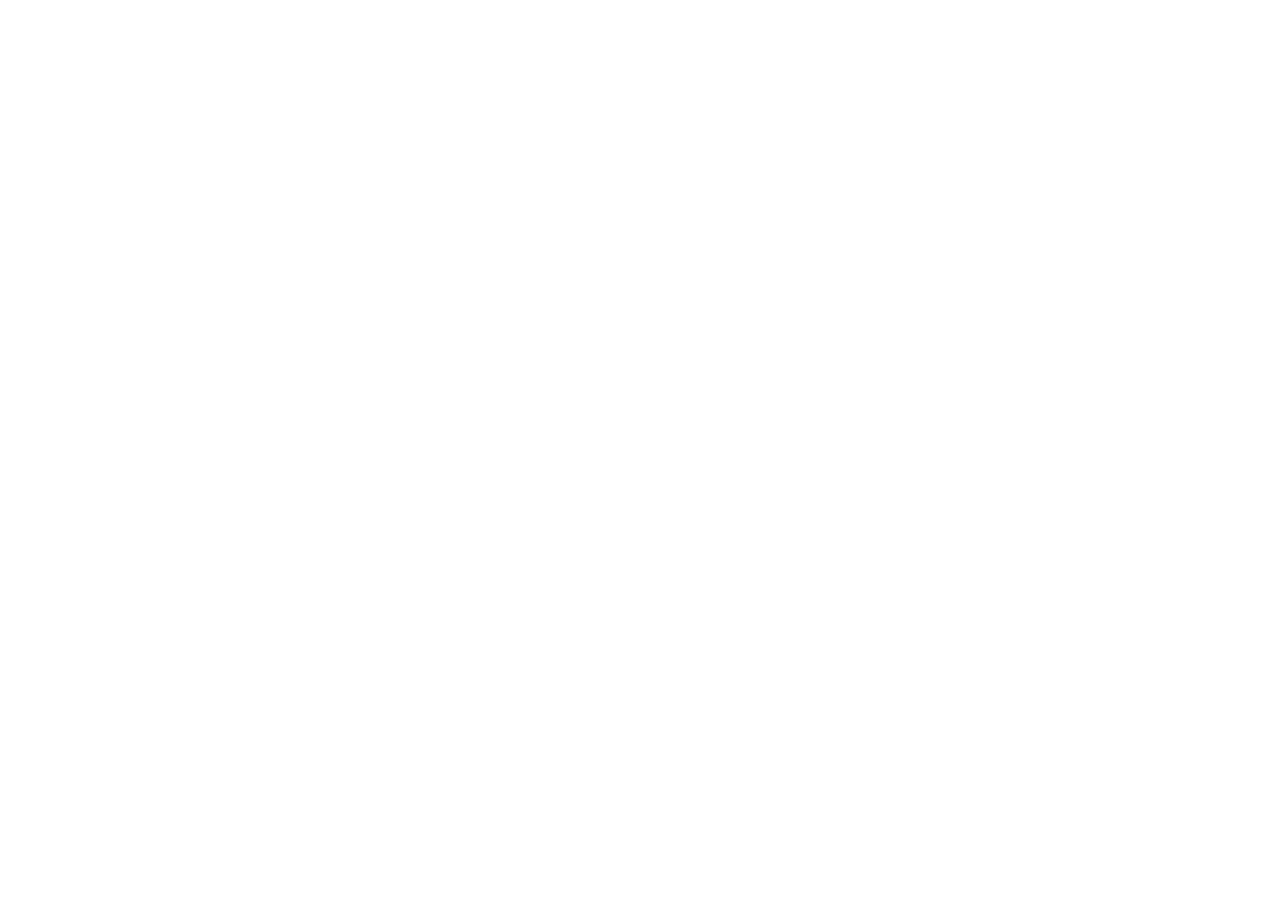
==== index.html @ 15a42a5a "New file" ====
<html lang="en">
  <head>
    <meta charset="UTF-8" />
    <meta http-equiv="X-UA-Compatible" content="IE=edge" />
    <meta name="viewport" content="width=device-width, initial-scale=1.0" />
    <title>Document</title>
  </head>
  <body></body>
</html>
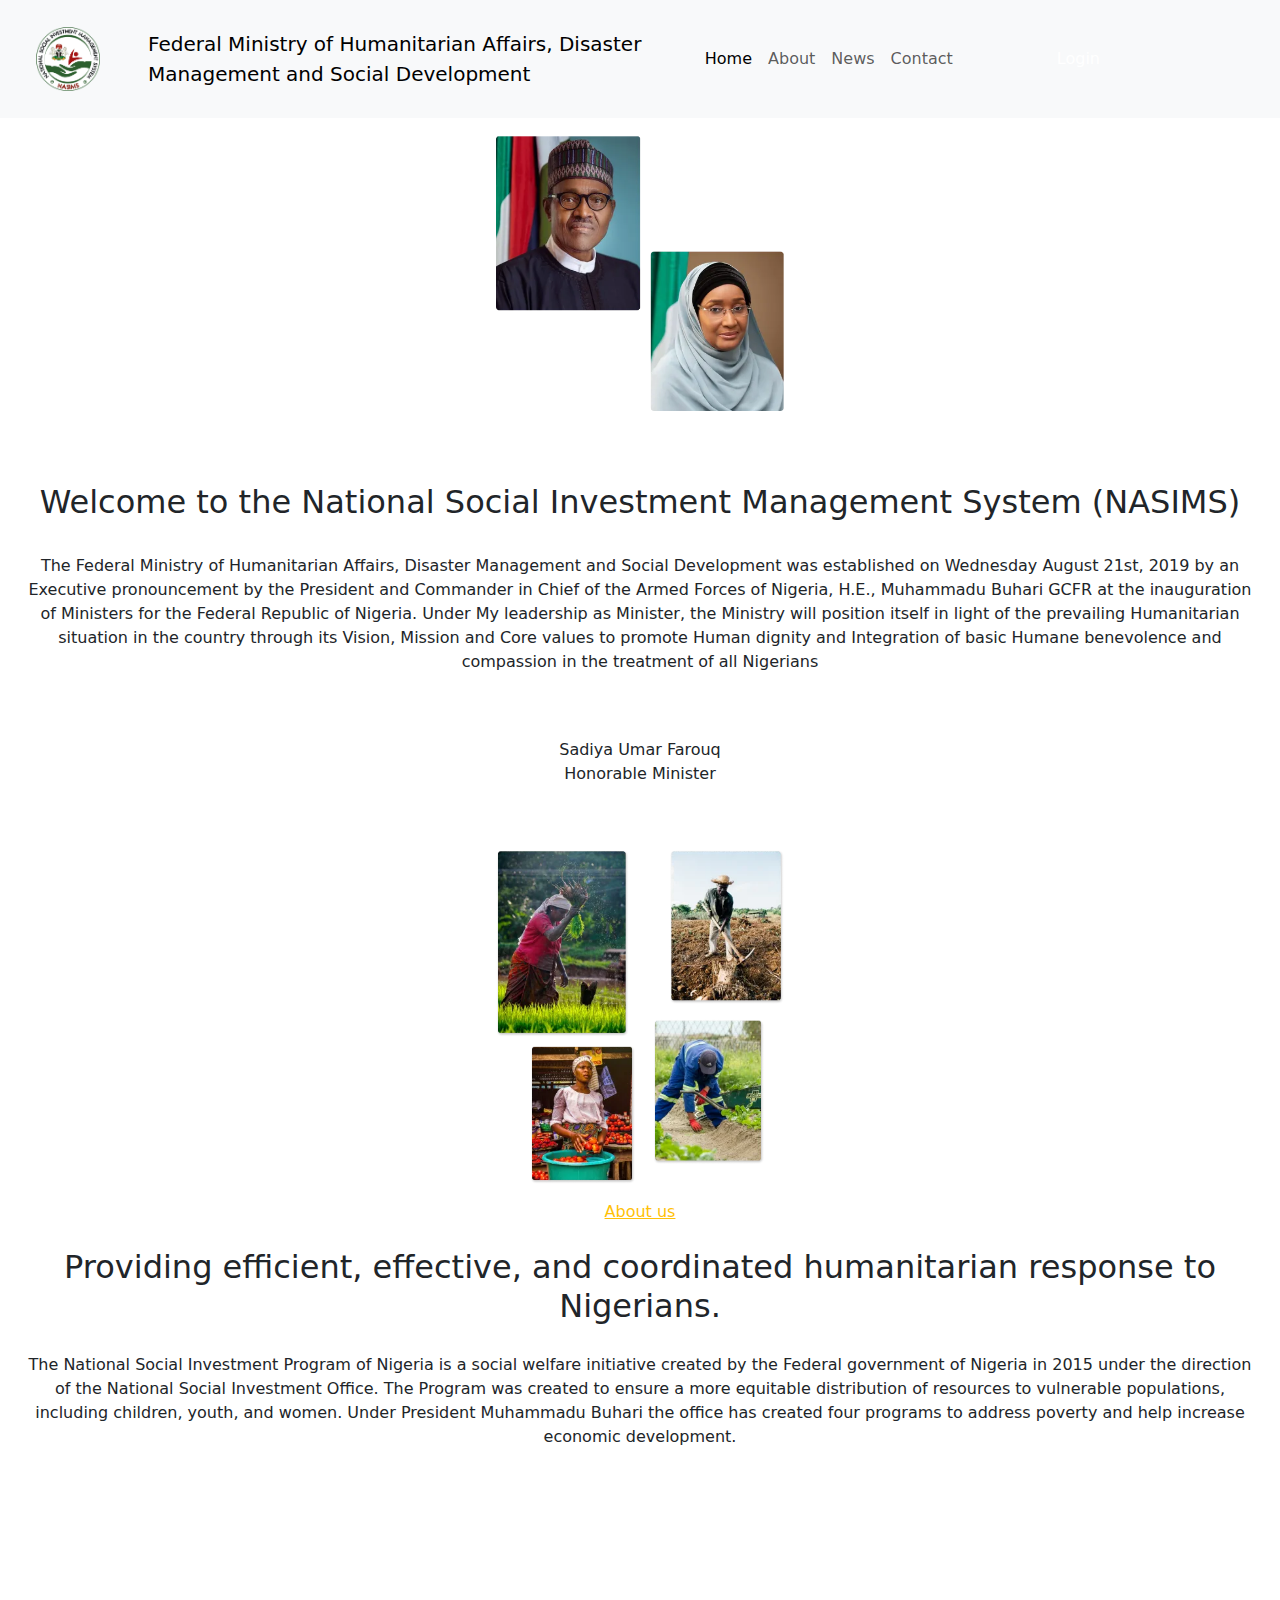
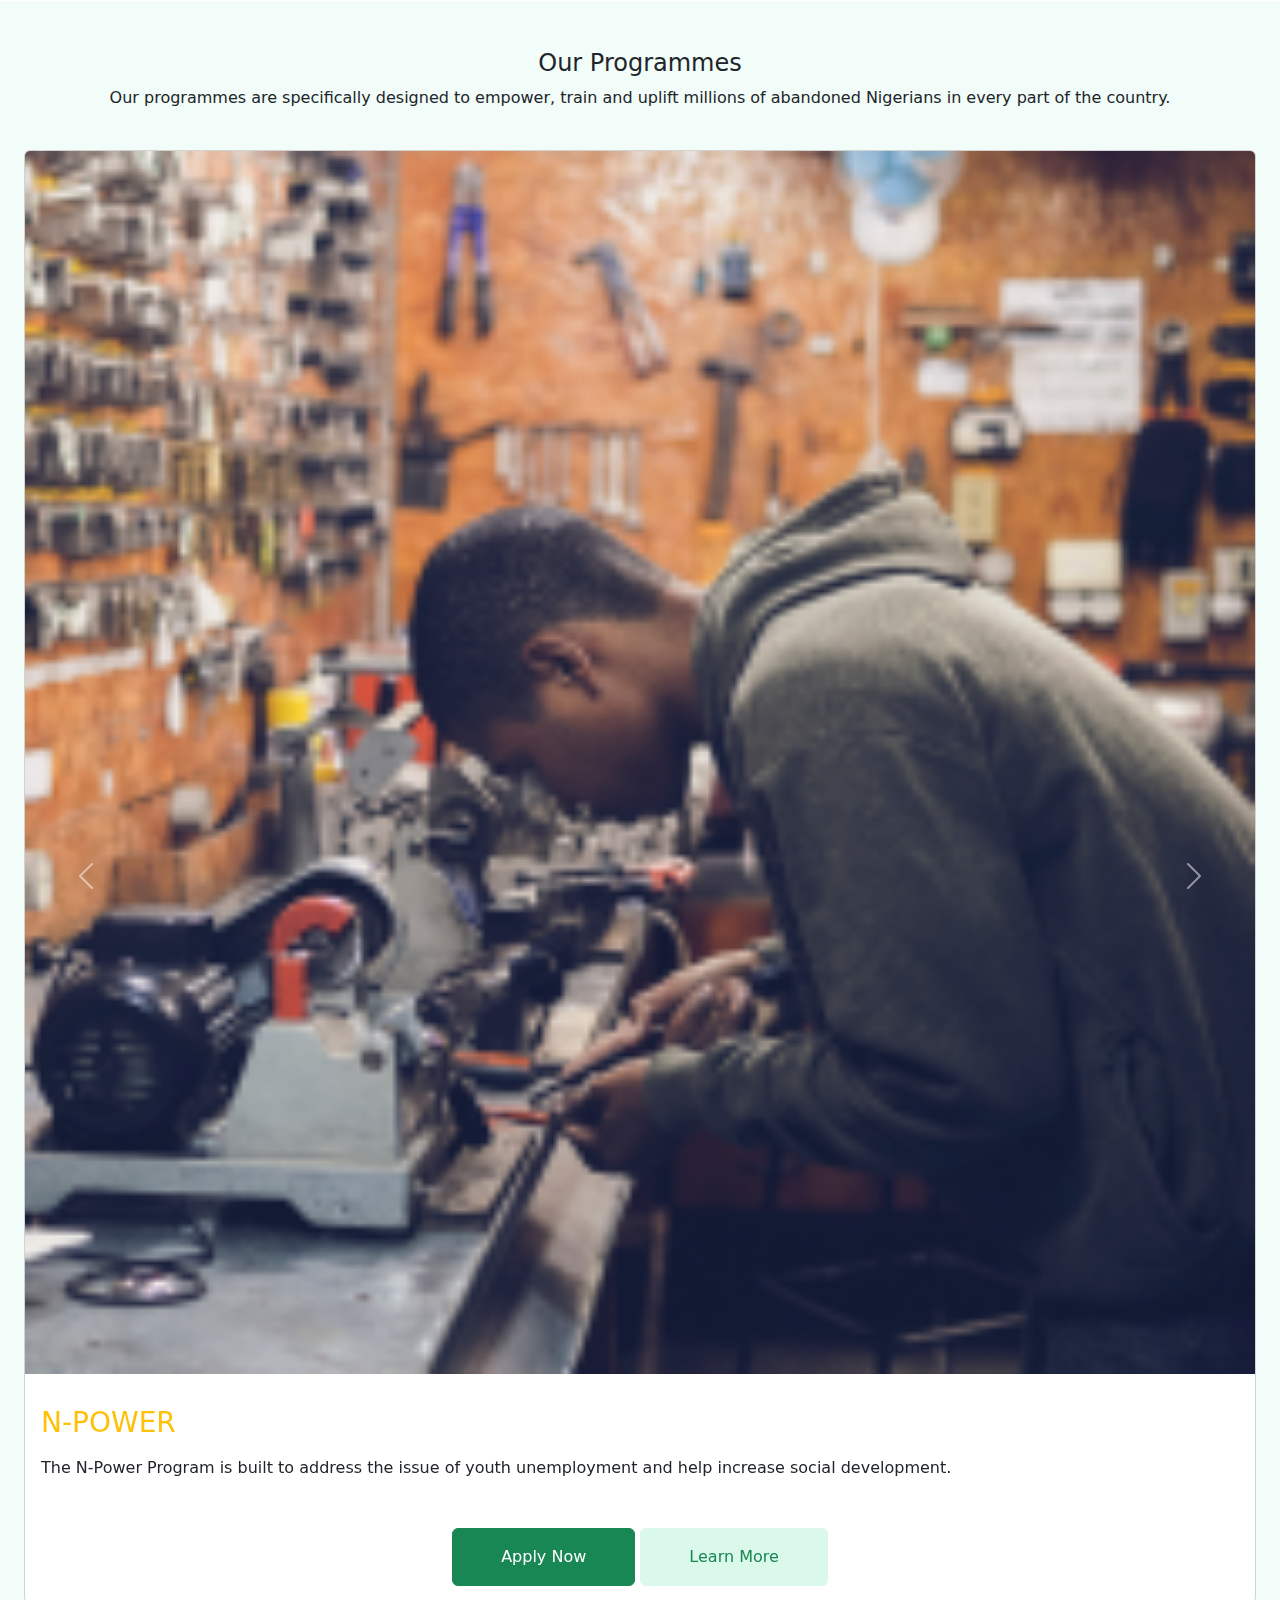
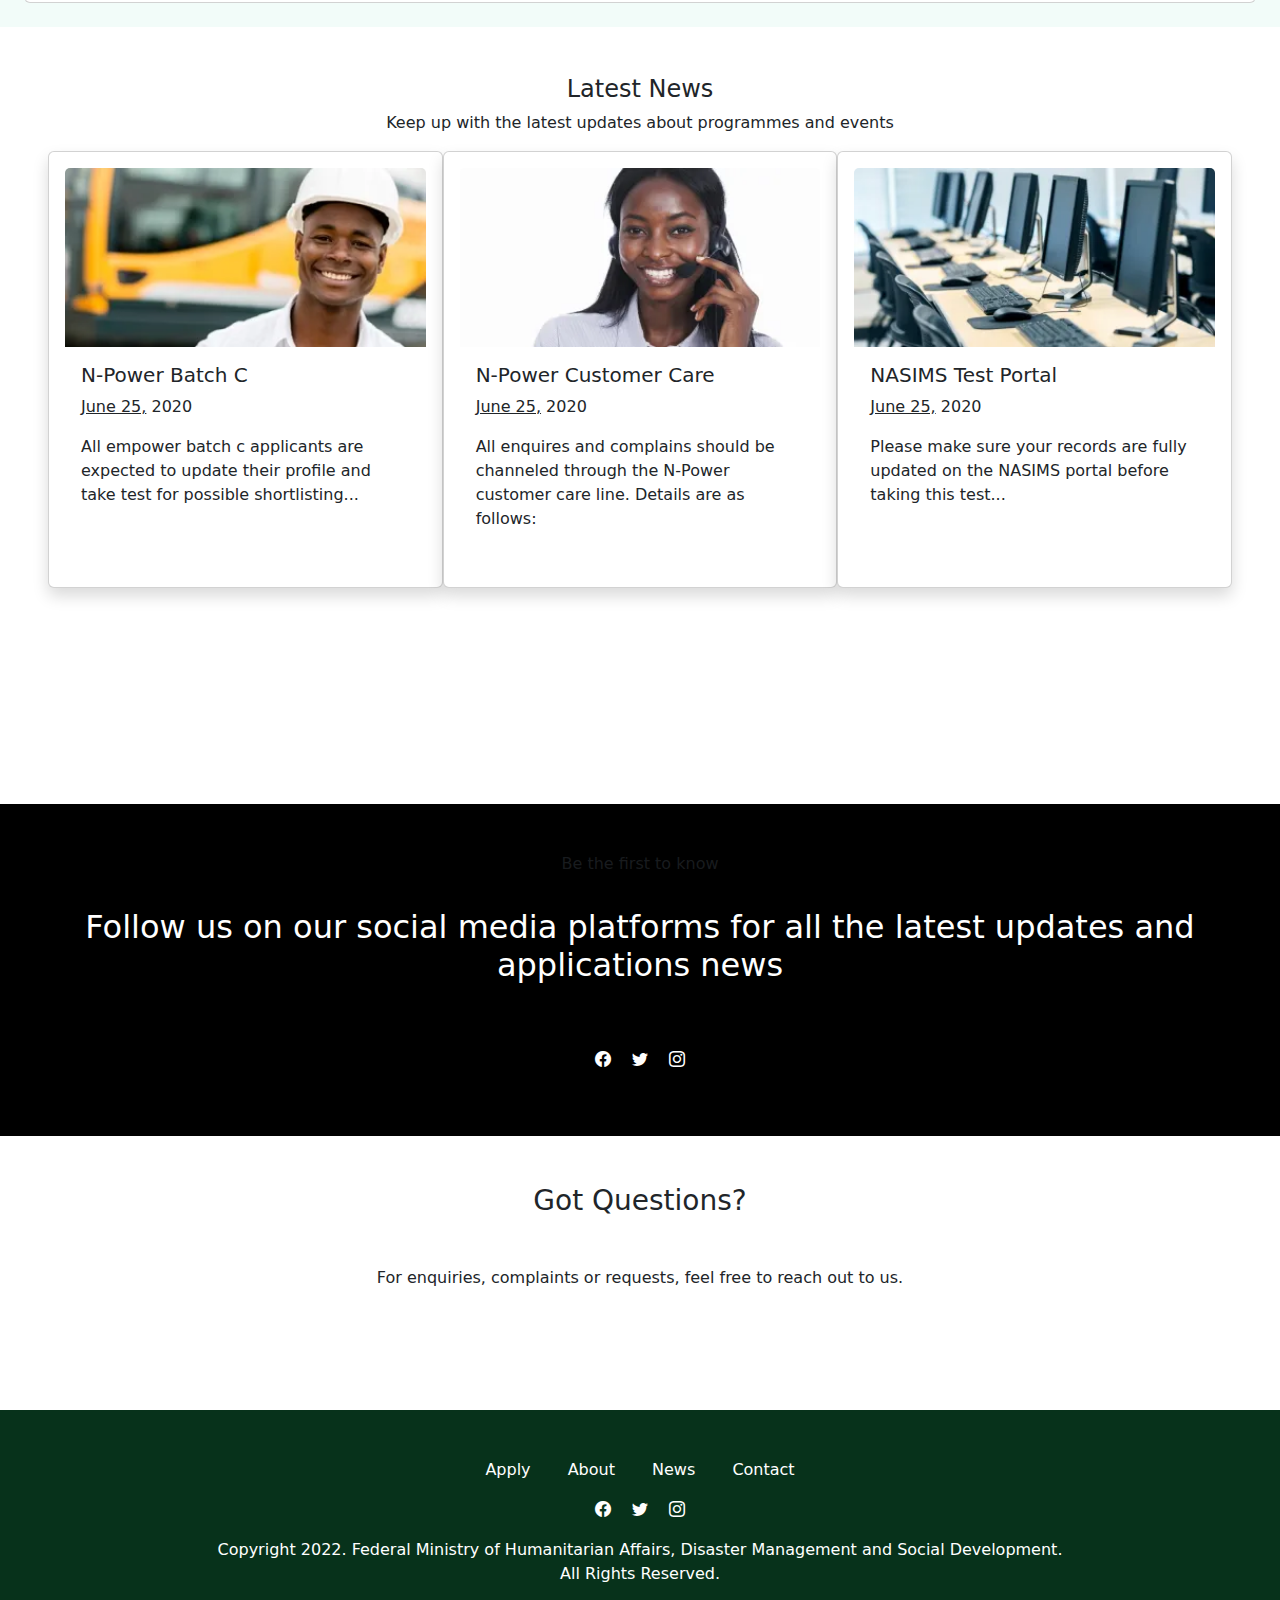
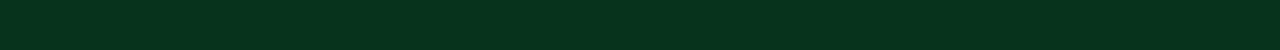
==== commit 497861ec: "mobile update" ====
--- a/index.html
+++ b/index.html
@@ -3,7 +3,382 @@
     <meta charset="UTF-8" />
     <meta http-equiv="X-UA-Compatible" content="IE=edge" />
     <meta name="viewport" content="width=device-width, initial-scale=1.0" />
-    <title>Document</title>
+    <title>Home - NASIMS</title>
+    <link
+      rel="stylesheet"
+      href="https://cdn.jsdelivr.net/npm/bootstrap@5.2.1/dist/css/bootstrap.min.css"
+    />
+    <link rel="icon" href="/favicon.ico" />
+    <link
+      rel="stylesheet"
+      href="https://cdn.jsdelivr.net/npm/bootstrap-icons@1.9.1/font/bootstrap-icons.css"
+    />
   </head>
+
+  <!-- Navbar -->
+
+  <nav class="navbar fixed-top navbar-expand-lg bg-light p-4">
+    <div class="container-fluid">
+      <img src="/Photos/logo.png" alt="logo" style="width: 4rem" />
+      <a class="navbar-brand d-none d-lg-block ms-5" href="#"
+        >Federal Ministry of Humanitarian Affairs, Disaster <br />
+        Management and Social Development</a
+      >
+      <button
+        class="navbar-toggler"
+        type="button"
+        data-bs-toggle="collapse"
+        data-bs-target="#navbarNavAltMarkup"
+        aria-controls="navbarNavAltMarkup"
+        aria-expanded="false"
+        aria-label="Toggle navigation"
+      >
+        <span class="navbar-toggler-icon"></span>
+      </button>
+      <div
+        class="collapse navbar-collapse justify-content-end me-5"
+        id="navbarNavAltMarkup"
+      >
+        <div class="navbar-nav text-center">
+          <a class="nav-link mt-2 active" aria-current="page" href="#">Home</a>
+          <a class="nav-link mt-2" href="#">About</a>
+          <a class="nav-link mt-2" href="#">News</a>
+          <a class="nav-link mt-2" href="#">Contact</a>
+          <a class="nav-link btn btn-success text-white py-3 px-5 mx-5" href="#"
+            >Login</a
+          >
+        </div>
+      </div>
+    </div>
+  </nav>
+
+  <!-- First carousel -->
+
+  <div
+    id="carouselExampleDark"
+    class="carousel carousel-dark slide d-lg-none mt-5 pt-5"
+    data-bs-ride="carousel"
+  >
+    <div class="carousel-inner text-white">
+      <div class="carousel-item active" data-bs-interval="10000">
+        <img src="/Photos/hero.jpg" class="d-block w-100" alt="..." />
+        <div class="carousel-caption text-white">
+          <img src="/Photos/logo.png" alt="logo" style="width: 8rem" />
+          <a href="#" class="d-block text-white mt-3">Welcome to the</a>
+          <h5>National Social Investment Management System (NASIMS) Portal</h5>
+          <p>
+            The National Social Investment Management System (NASIMS) is the
+            central management platform for the administration and coordination
+            of Social Investment Programmes under the Federal Ministry of
+            Humanitarian Affairs, Disaster Management and Social Development.
+          </p>
+          <a href="#" class="text-success text-decoration-none">Read More</a>
+        </div>
+      </div>
+      <div class="carousel-item" data-bs-interval="000">
+        <img src="/Photos/image2.jpg" class="d-block w-100" alt="..." />
+        <div class="carousel-caption text-white">
+          <img src="/Photos/logo.png" alt="logo" style="width: 8rem" />
+          <a href="#" class="d-block text-white mt-3">Please note</a>
+          <h5>Registration for N-Power Batch C is now Closed!</h5>
+          <p>
+            The central management system for the Federal Ministry of
+            Humanitarian Affairs, Disaster Management and Social Development.
+          </p>
+          <a href="#" class="text-success text-decoration-none">Read More</a>
+        </div>
+      </div>
+    </div>
+  </div>
+
+  <p class="bg-dark text-white py-4 px-3">
+    Read more about our response to the Covid-19 pandemic
+    <a href="#" class="text-success">here</a>
+  </p>
+
+  <section>
+    <div class="text-center p-5">
+      <img src="/Photos/pres.jpg" alt="" style="width: 18rem" />
+    </div>
+    <div class="text-center">
+      <h2 class="py-4">
+        Welcome to the National Social Investment Management System (NASIMS)
+      </h2>
+      <p class="px-4">
+        The Federal Ministry of Humanitarian Affairs, Disaster Management and
+        Social Development was established on Wednesday August 21st, 2019 by an
+        Executive pronouncement by the President and Commander in Chief of the
+        Armed Forces of Nigeria, H.E., Muhammadu Buhari GCFR at the inauguration
+        of Ministers for the Federal Republic of Nigeria. Under My leadership as
+        Minister, the Ministry will position itself in light of the prevailing
+        Humanitarian situation in the country through its Vision, Mission and
+        Core values to promote Human dignity and Integration of basic Humane
+        benevolence and compassion in the treatment of all Nigerians
+      </p>
+      <p class="p-5">
+        Sadiya Umar Farouq <br />
+        Honorable Minister
+      </p>
+    </div>
+  </section>
+
+  <section>
+    <div class="text-center">
+      <img src="/Photos/about.jpg" alt="" style="width: 18rem" />
+    </div>
+    <div class="text-center p-3">
+      <a href="#" class="text-warning">About us</a>
+      <h2 class="my-4">
+        Providing efficient, effective, and coordinated humanitarian response to
+        Nigerians.
+      </h2>
+      <p class="p-1 mb-5 pb-3">
+        The National Social Investment Program of Nigeria is a social welfare
+        initiative created by the Federal government of Nigeria in 2015 under
+        the direction of the National Social Investment Office. The Program was
+        created to ensure a more equitable distribution of resources to
+        vulnerable populations, including children, youth, and women. Under
+        President Muhammadu Buhari the office has created four programs to
+        address poverty and help increase economic development.
+      </p>
+      <a class="nav-link btn btn-success text-white py-3 px-5 d-inline" href="#"
+        >Read more</a
+      >
+    </div>
+  </section>
+
+  <!-- Second carousel -->
+
+  <section class="mt-5 pt-5" style="background-color: #f2fcf9">
+    <h4 class="text-center">Our Programmes</h4>
+    <p class="text-center px-4">
+      Our programmes are specifically designed to empower, train and uplift
+      millions of abandoned Nigerians in every part of the country.
+    </p>
+    <div
+      id="carouselExampleControls"
+      class="carousel slide row"
+      data-bs-ride="carousel"
+    >
+      <div>
+        <div class="carousel-inner col-md-6">
+          <div class="carousel-item active">
+            <div class="card m-4">
+              <img src="/Photos/about6.jpg" class="card-img-top" alt="..." />
+              <div class="card-body">
+                <h3 class="card-title text-warning my-3">N-POWER</h3>
+                <p class="card-text mb-5">
+                  The N-Power Program is built to address the issue of youth
+                  unemployment and help increase social development.
+                </p>
+                <div class="text-center">
+                  <a href="#" class="btn btn-success px-5 py-3">Apply Now</a>
+                  <a
+                    href="#"
+                    class="btn text-success px-5 py-3"
+                    style="background-color: #dbf9ea"
+                    >Learn More</a
+                  >
+                </div>
+              </div>
+            </div>
+          </div>
+          <div class="carousel-item col-md-6">
+            <div class="card m-4">
+              <img src="/Photos/about5.jpg" class="card-img-top" alt="..." />
+              <div class="card-body">
+                <h3 class="card-title text-warning my-3">
+                  Conditional Cash Transfer (CCT)
+                </h3>
+                <p class="card-text mb-5">
+                  Nigeria's Conditional Cash Transfer program provides targeted
+                  cash transfers to the most vulnerable households with the
+                  long-term goal of lifting millions out of poverty.
+                </p>
+                <div class="text-center">
+                  <a href="#" class="btn btn-success px-5 py-3">Apply Now</a>
+                  <a
+                    href="#"
+                    class="btn text-success px-5 py-3"
+                    style="background-color: #dbf9ea"
+                    >Learn More</a
+                  >
+                </div>
+              </div>
+            </div>
+          </div>
+          <div class="carousel-item col-md-6">
+            <div class="card m-4">
+              <img src="/Photos/markwt.png" class="card-img-top" alt="..." st />
+              <div class="card-body">
+                <h3 class="card-title text-warning my-3">
+                  Government Enterprise and Empowerment Program (GEEP)
+                </h3>
+                <p class="card-text mb-5">
+                  The Government Enterprise and Empowerment Program was
+                  established to provide financial support and training to
+                  businesses and entrepreneurs at the bottom of the financial
+                  pyramid.
+                </p>
+                <div class="text-center">
+                  <a href="#" class="btn btn-success px-5 py-3">Apply Now</a>
+                  <a
+                    href="#"
+                    class="btn text-success px-5 py-3"
+                    style="background-color: #dbf9ea"
+                    >Learn More</a
+                  >
+                </div>
+              </div>
+            </div>
+          </div>
+          <div class="carousel-item col-md-6">
+            <div class="card m-4">
+              <img src="/Photos/bighead.png" class="card-img-top" alt="..." />
+              <div class="card-body">
+                <h3 class="card-title text-warning my-3">
+                  National Home Grown School Feeding Program (NHGSFP)
+                </h3>
+                <p class="card-text mb-5">
+                  The National Home Grown School Feeding Program was created to
+                  provide a nutritious and balanced meal to 5.5 million school
+                  children grades 1 to 3.
+                </p>
+                <div class="text-center">
+                  <a href="#" class="btn btn-success px-5 py-3">Apply Now</a>
+                  <a
+                    href="#"
+                    class="btn text-success px-5 py-3"
+                    style="background-color: #dbf9ea"
+                    >Learn More</a
+                  >
+                </div>
+              </div>
+            </div>
+          </div>
+        </div>
+        <button
+          class="carousel-control-prev"
+          type="button"
+          data-bs-target="#carouselExampleControls"
+          data-bs-slide="prev"
+        >
+          <span class="carousel-control-prev-icon" aria-hidden="true"></span>
+          <span class="visually-hidden">Previous</span>
+        </button>
+        <button
+          class="carousel-control-next"
+          type="button"
+          data-bs-target="#carouselExampleControls"
+          data-bs-slide="next"
+        >
+          <span class="carousel-control-next-icon" aria-hidden="true"></span>
+          <span class="visually-hidden">Next</span>
+        </button>
+      </div>
+    </div>
+  </section>
+
+  <!-- Cards -->
+
+  <section class="mt-5 mx-5">
+    <h4 class="text-center">Latest News</h4>
+    <p class="text-center px-4">
+      Keep up with the latest updates about programmes and events
+    </p>
+  </section>
+
+  <section class="row mx-5">
+    <div class="card shadow p-3 mb-5 bg-white rounded col-md-4">
+      <img src="/Photos/engineer.jpg" class="card-img-top" alt="..." />
+      <div class="card-body">
+        <h5 class="card-title">N-Power Batch C</h5>
+        <p class="card-date"><u>June 25,</u> 2020</p>
+        <p class="card-text mb-4">
+          All empower batch c applicants are expected to update their profile
+          and take test for possible shortlisting...
+        </p>
+      </div>
+    </div>
+    <div class="card shadow p-3 mb-5 bg-white rounded col-md-4">
+      <img src="/Photos/call.jpg" class="card-img-top" alt="..." />
+      <div class="card-body">
+        <h5 class="card-title">N-Power Customer Care</h5>
+        <p class="card-date"><u>June 25,</u> 2020</p>
+        <p class="card-text mb-4">
+          All enquires and complains should be channeled through the N-Power
+          customer care line. Details are as follows:
+        </p>
+      </div>
+    </div>
+    <div class="card shadow p-3 mb-5 bg-white rounded col-md-4">
+      <img src="/Photos/ict.jpg" class="card-img-top" alt="..." />
+      <div class="card-body">
+        <h5 class="card-title">NASIMS Test Portal</h5>
+        <p class="card-date"><u>June 25,</u> 2020</p>
+        <p class="card-text mb-4">
+          Please make sure your records are fully updated on the NASIMS portal
+          before taking this test...
+        </p>
+      </div>
+    </div>
+    <div class="text-center my-5">
+      <a
+        class="nav-link btn btn-success text-white py-3 px-5 d-inline text-center"
+        href="#"
+        >Read more</a
+      >
+    </div>
+  </section>
+
+  <footer class="text-center">
+    <div class="py-5 mb-2 mt-5 text-white bg-black">
+      <p class="text-white text-muted">Be the first to know</p>
+      <h2 class="mb-5 p-3">
+        Follow us on our social media platforms for all the latest updates and
+        applications news
+      </h2>
+      <div class="my-3">
+        <i class="bi bi-facebook mx-2"></i>
+        <i class="bi bi-twitter mx-2"></i>
+        <i class="bi bi-instagram mx-2"></i>
+      </div>
+    </div>
+    <div class="my-5">
+      <h3>Got Questions?</h3>
+      <p class="my-5 mx-2">
+        For enquiries, complaints or requests, feel free to reach out to us.
+      </p>
+      <a class="nav-link btn btn-success text-white py-3 px-5 d-inline" href="#"
+        >Contact Us</a
+      >
+    </div>
+    <div class="bg py-5 text-white" style="background-color: #07321b">
+      <a href="#" class="text-decoration-none mx-3" style="color: #ffff">
+        Apply</a
+      >
+      <a href="#" class="text-decoration-none mx-3" style="color: #ffff">
+        About</a
+      >
+      <a href="#" class="text-decoration-none mx-3" style="color: #ffff">
+        News</a
+      >
+      <a href="#" class="text-decoration-none mx-3" style="color: #ffff">
+        Contact</a
+      >
+      <div class="my-3">
+        <i class="bi bi-facebook mx-2"></i>
+        <i class="bi bi-twitter mx-2"></i>
+        <i class="bi bi-instagram mx-2"></i>
+      </div>
+      <p class="px-5">
+        Copyright 2022. Federal Ministry of Humanitarian Affairs, Disaster
+        Management and Social Development. <br />
+        All Rights Reserved.
+      </p>
+    </div>
+  </footer>
+
+  <script src="https://cdn.jsdelivr.net/npm/bootstrap@5.2.1/dist/js/bootstrap.bundle.min.js"></script>
   <body></body>
 </html>
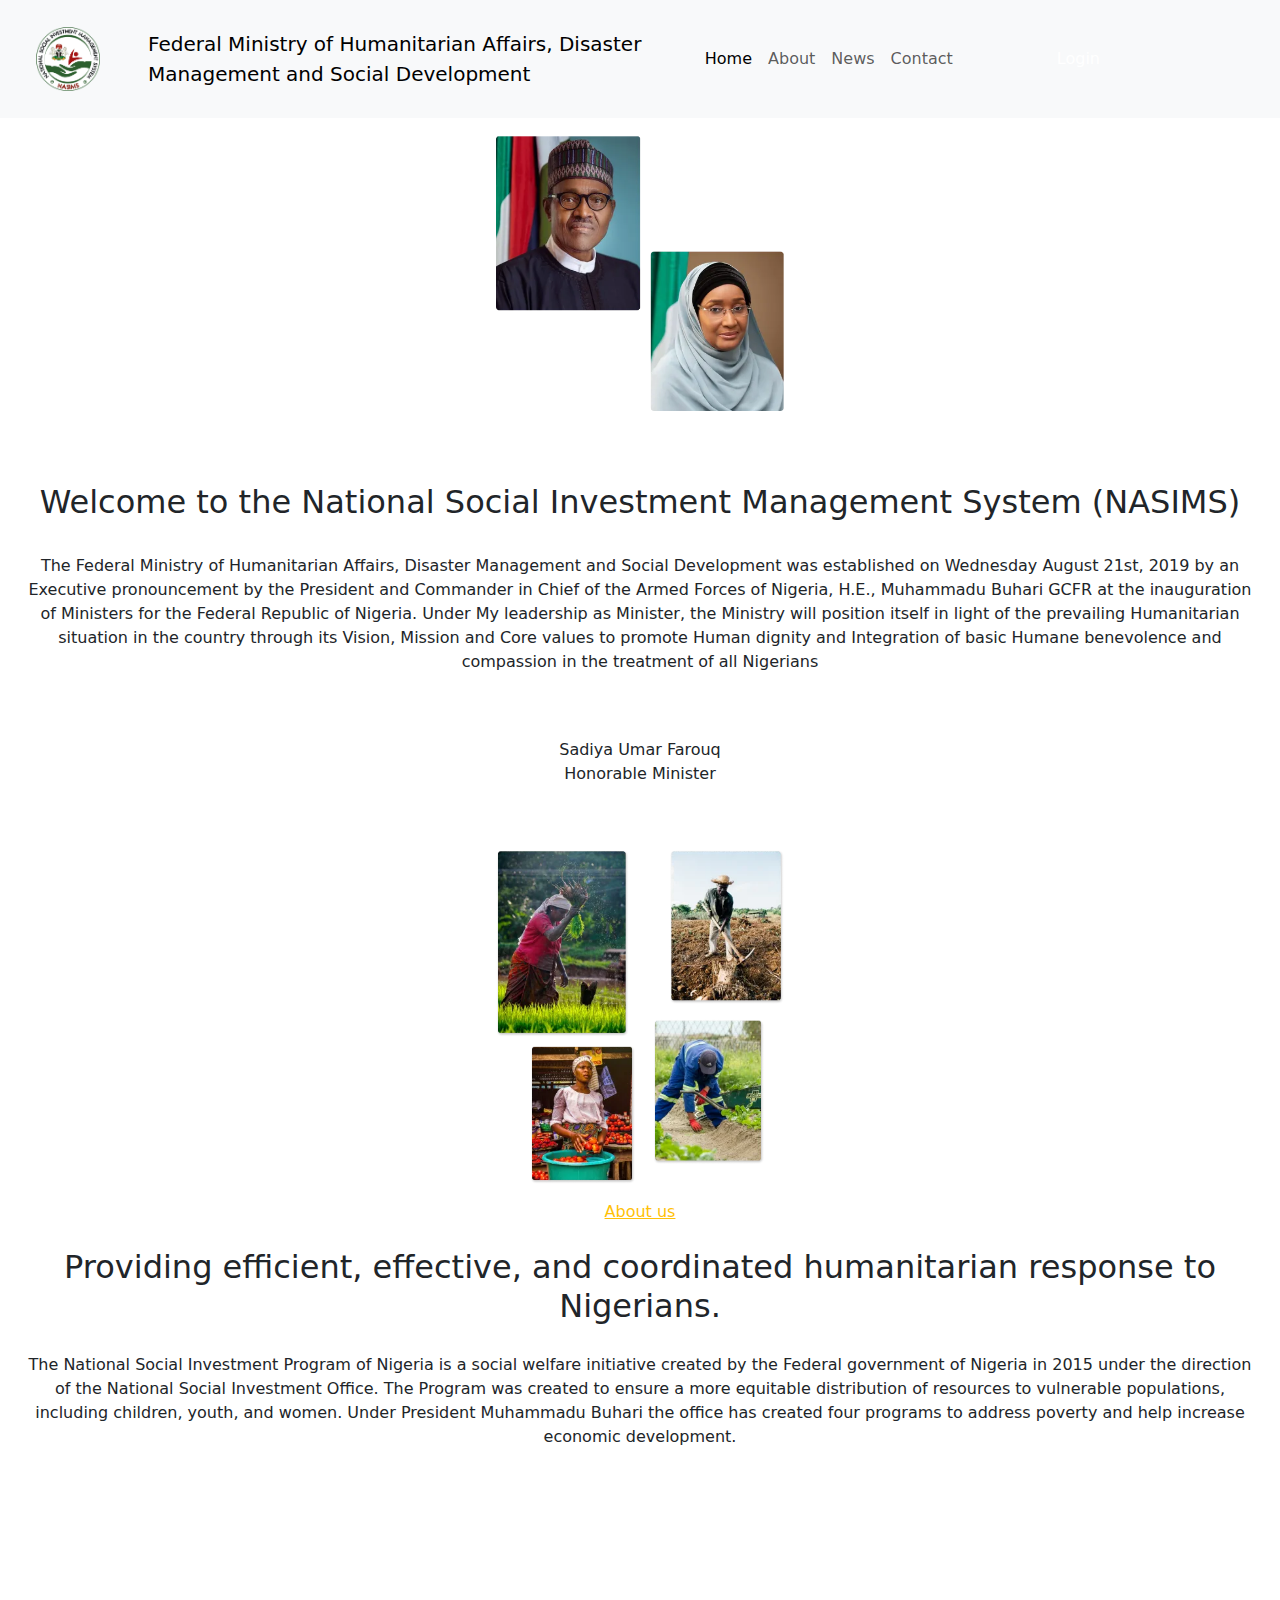
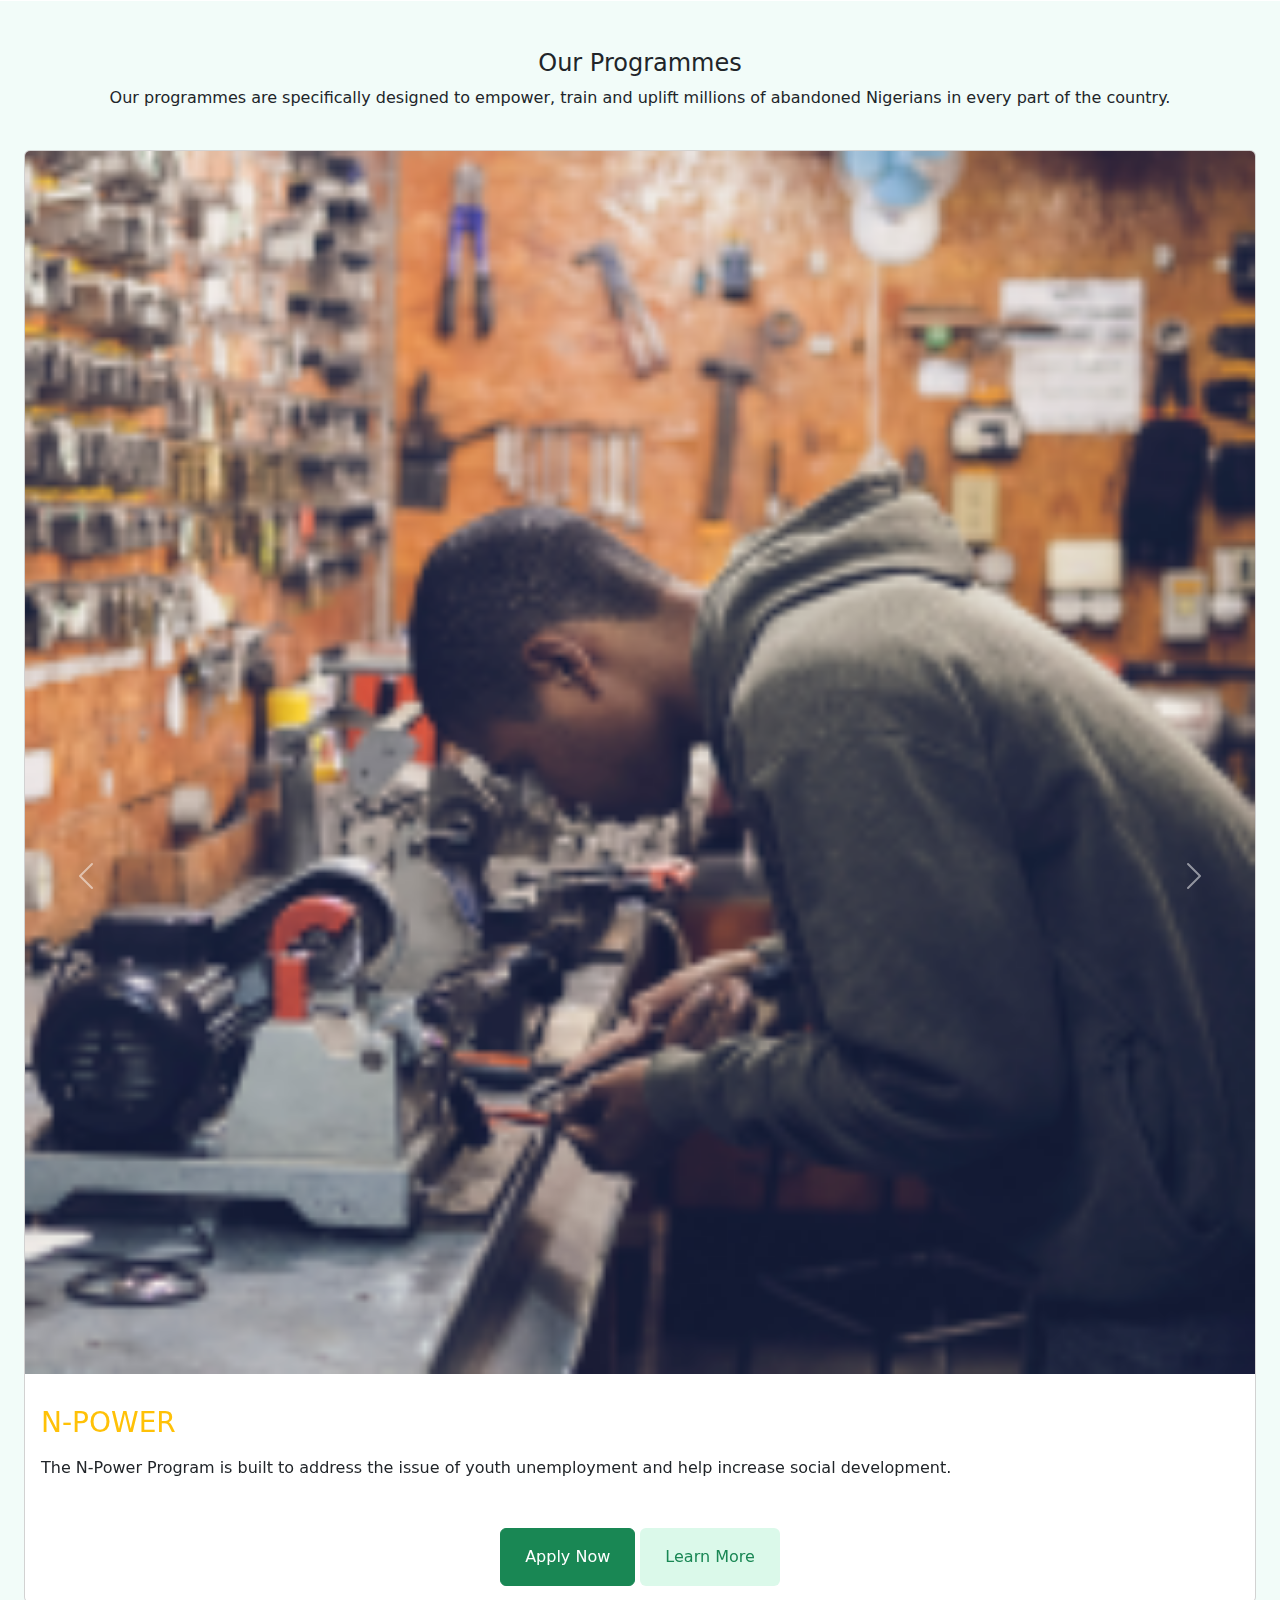
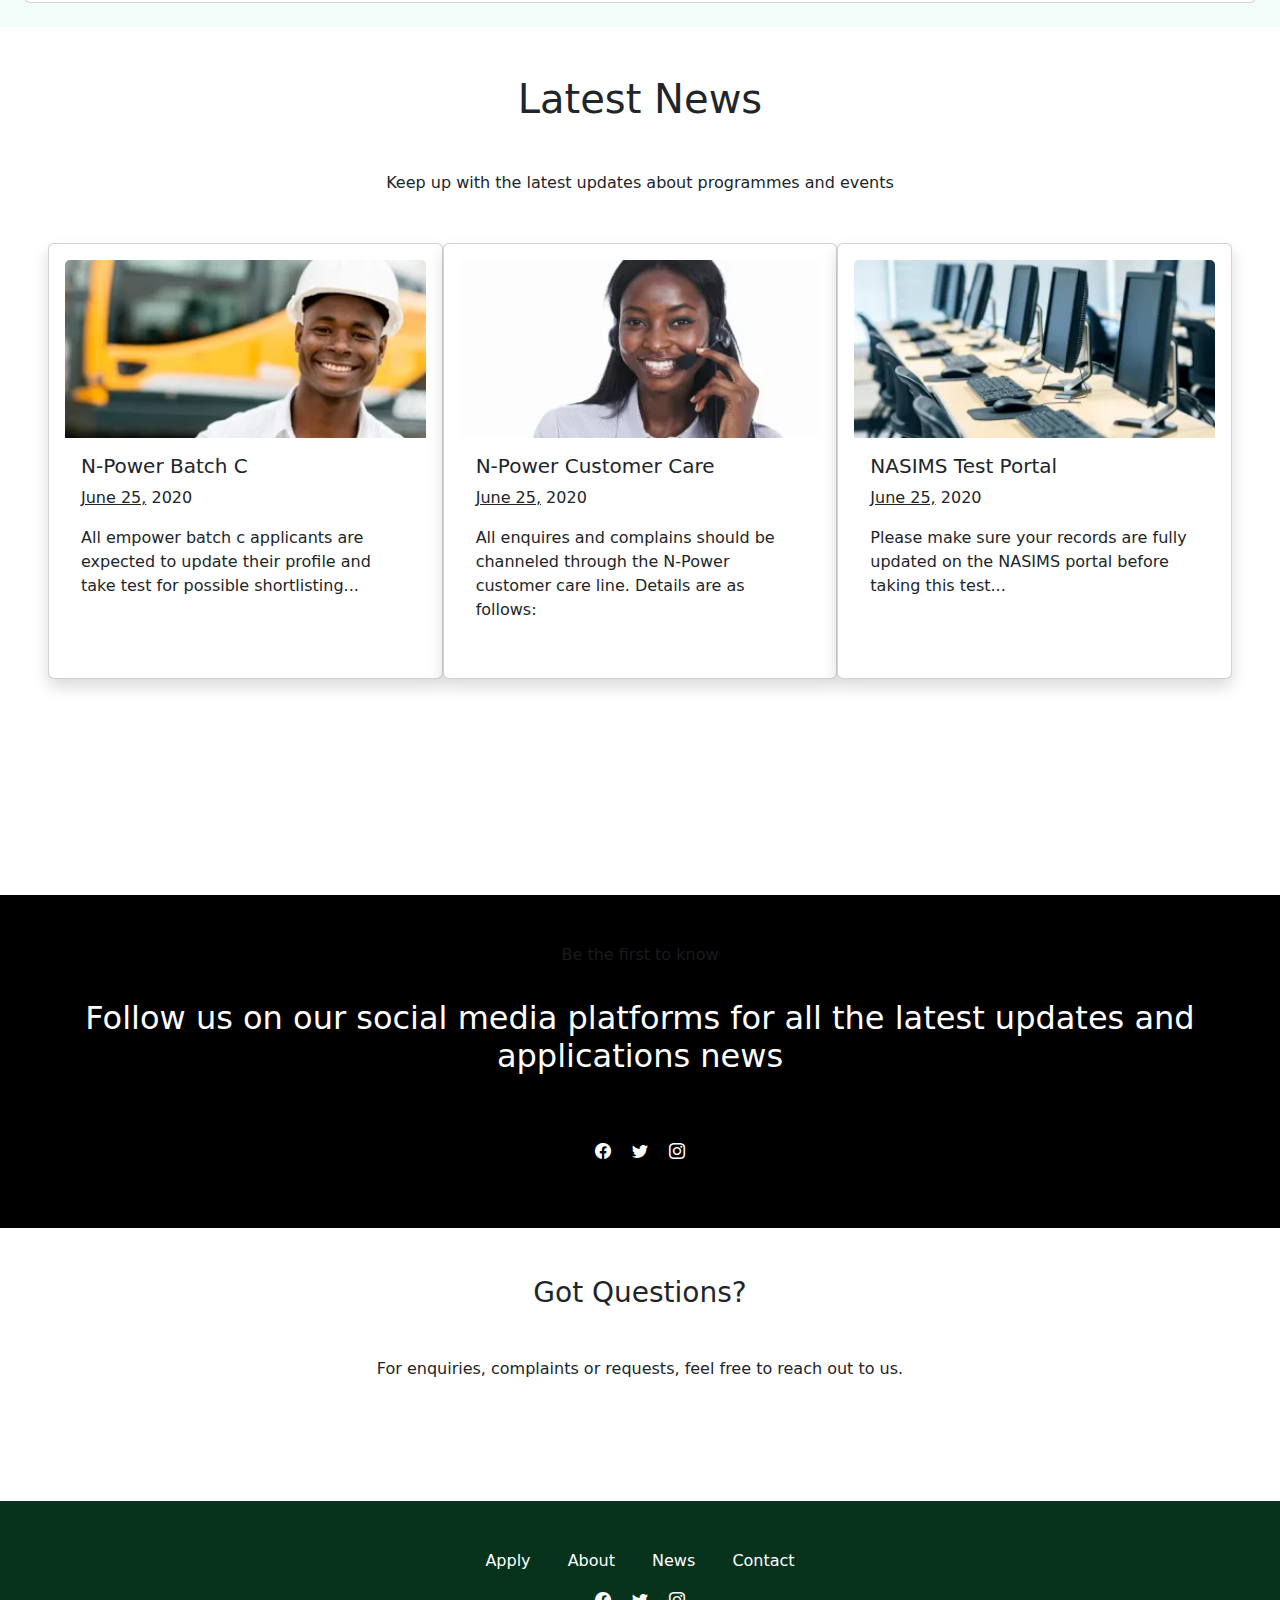
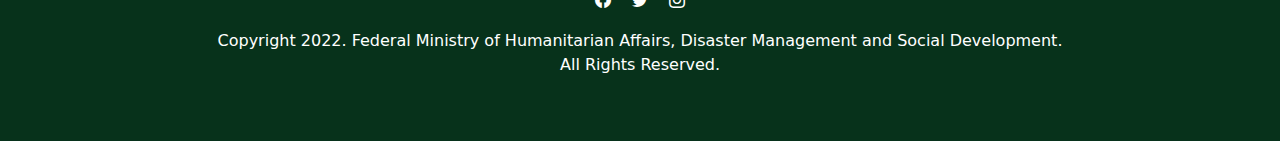
==== commit 87ddf895: "mobile update" ====
--- a/index.html
+++ b/index.html
@@ -63,7 +63,12 @@
       <div class="carousel-item active" data-bs-interval="10000">
         <img src="/Photos/hero.jpg" class="d-block w-100" alt="..." />
         <div class="carousel-caption text-white">
-          <img src="/Photos/logo.png" alt="logo" style="width: 8rem" />
+          <img
+            src="/Photos/logo.png"
+            alt="logo"
+            style="width: 8rem"
+            class="mt-5"
+          />
           <a href="#" class="d-block text-white mt-3">Welcome to the</a>
           <h5>National Social Investment Management System (NASIMS) Portal</h5>
           <p>
@@ -172,10 +177,10 @@
                   unemployment and help increase social development.
                 </p>
                 <div class="text-center">
-                  <a href="#" class="btn btn-success px-5 py-3">Apply Now</a>
+                  <a href="#" class="btn btn-success px-4 py-3">Apply Now</a>
                   <a
                     href="#"
-                    class="btn text-success px-5 py-3"
+                    class="btn text-success px-4 py-3"
                     style="background-color: #dbf9ea"
                     >Learn More</a
                   >
@@ -196,10 +201,10 @@
                   long-term goal of lifting millions out of poverty.
                 </p>
                 <div class="text-center">
-                  <a href="#" class="btn btn-success px-5 py-3">Apply Now</a>
+                  <a href="#" class="btn btn-success px-4 py-3">Apply Now</a>
                   <a
                     href="#"
-                    class="btn text-success px-5 py-3"
+                    class="btn text-success px-4 py-3"
                     style="background-color: #dbf9ea"
                     >Learn More</a
                   >
@@ -221,10 +226,10 @@
                   pyramid.
                 </p>
                 <div class="text-center">
-                  <a href="#" class="btn btn-success px-5 py-3">Apply Now</a>
+                  <a href="#" class="btn btn-success px-4 py-3">Apply Now</a>
                   <a
                     href="#"
-                    class="btn text-success px-5 py-3"
+                    class="btn text-success px-4 py-3"
                     style="background-color: #dbf9ea"
                     >Learn More</a
                   >
@@ -245,10 +250,10 @@
                   children grades 1 to 3.
                 </p>
                 <div class="text-center">
-                  <a href="#" class="btn btn-success px-5 py-3">Apply Now</a>
+                  <a href="#" class="btn btn-success px-4 py-3">Apply Now</a>
                   <a
                     href="#"
-                    class="btn text-success px-5 py-3"
+                    class="btn text-success px-4 py-3"
                     style="background-color: #dbf9ea"
                     >Learn More</a
                   >
@@ -282,8 +287,8 @@
   <!-- Cards -->
 
   <section class="mt-5 mx-5">
-    <h4 class="text-center">Latest News</h4>
-    <p class="text-center px-4">
+    <h1 class="text-center">Latest News</h1>
+    <p class="text-center px-4 my-5 mx-2">
       Keep up with the latest updates about programmes and events
     </p>
   </section>
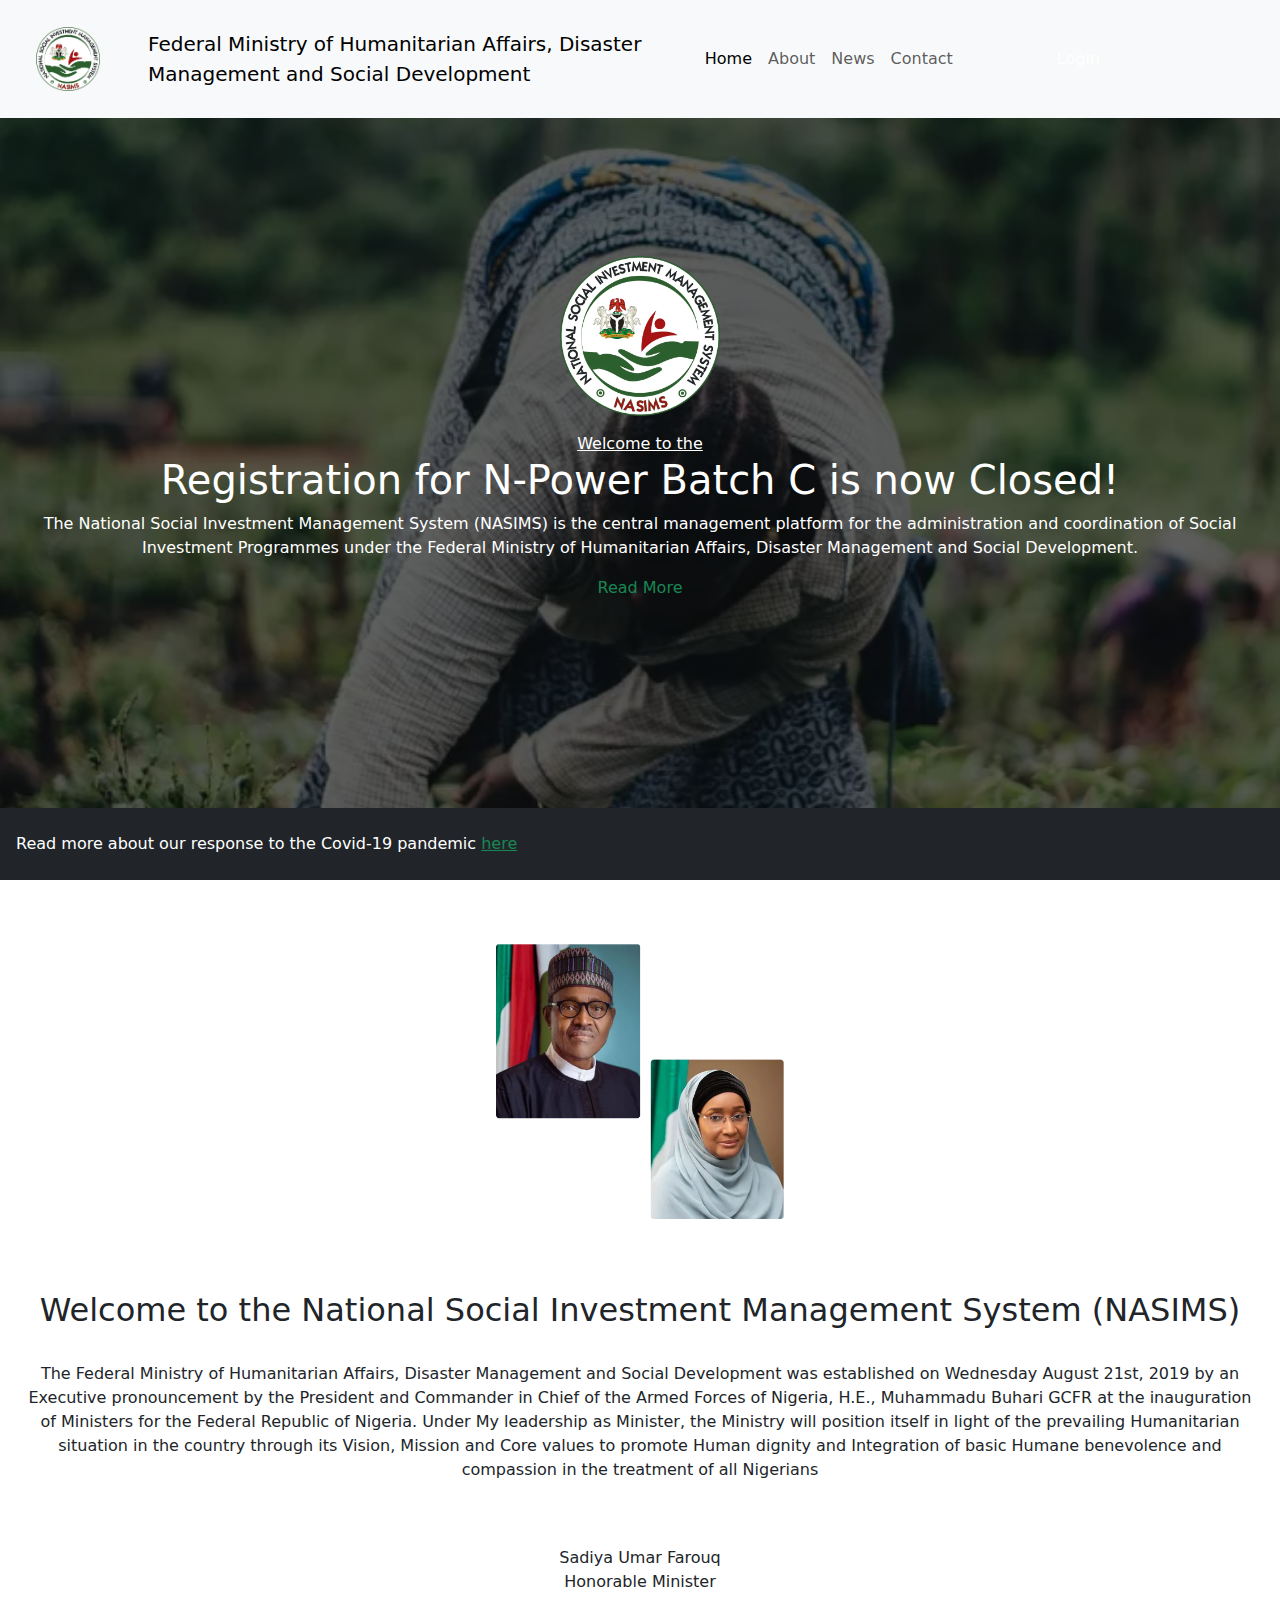
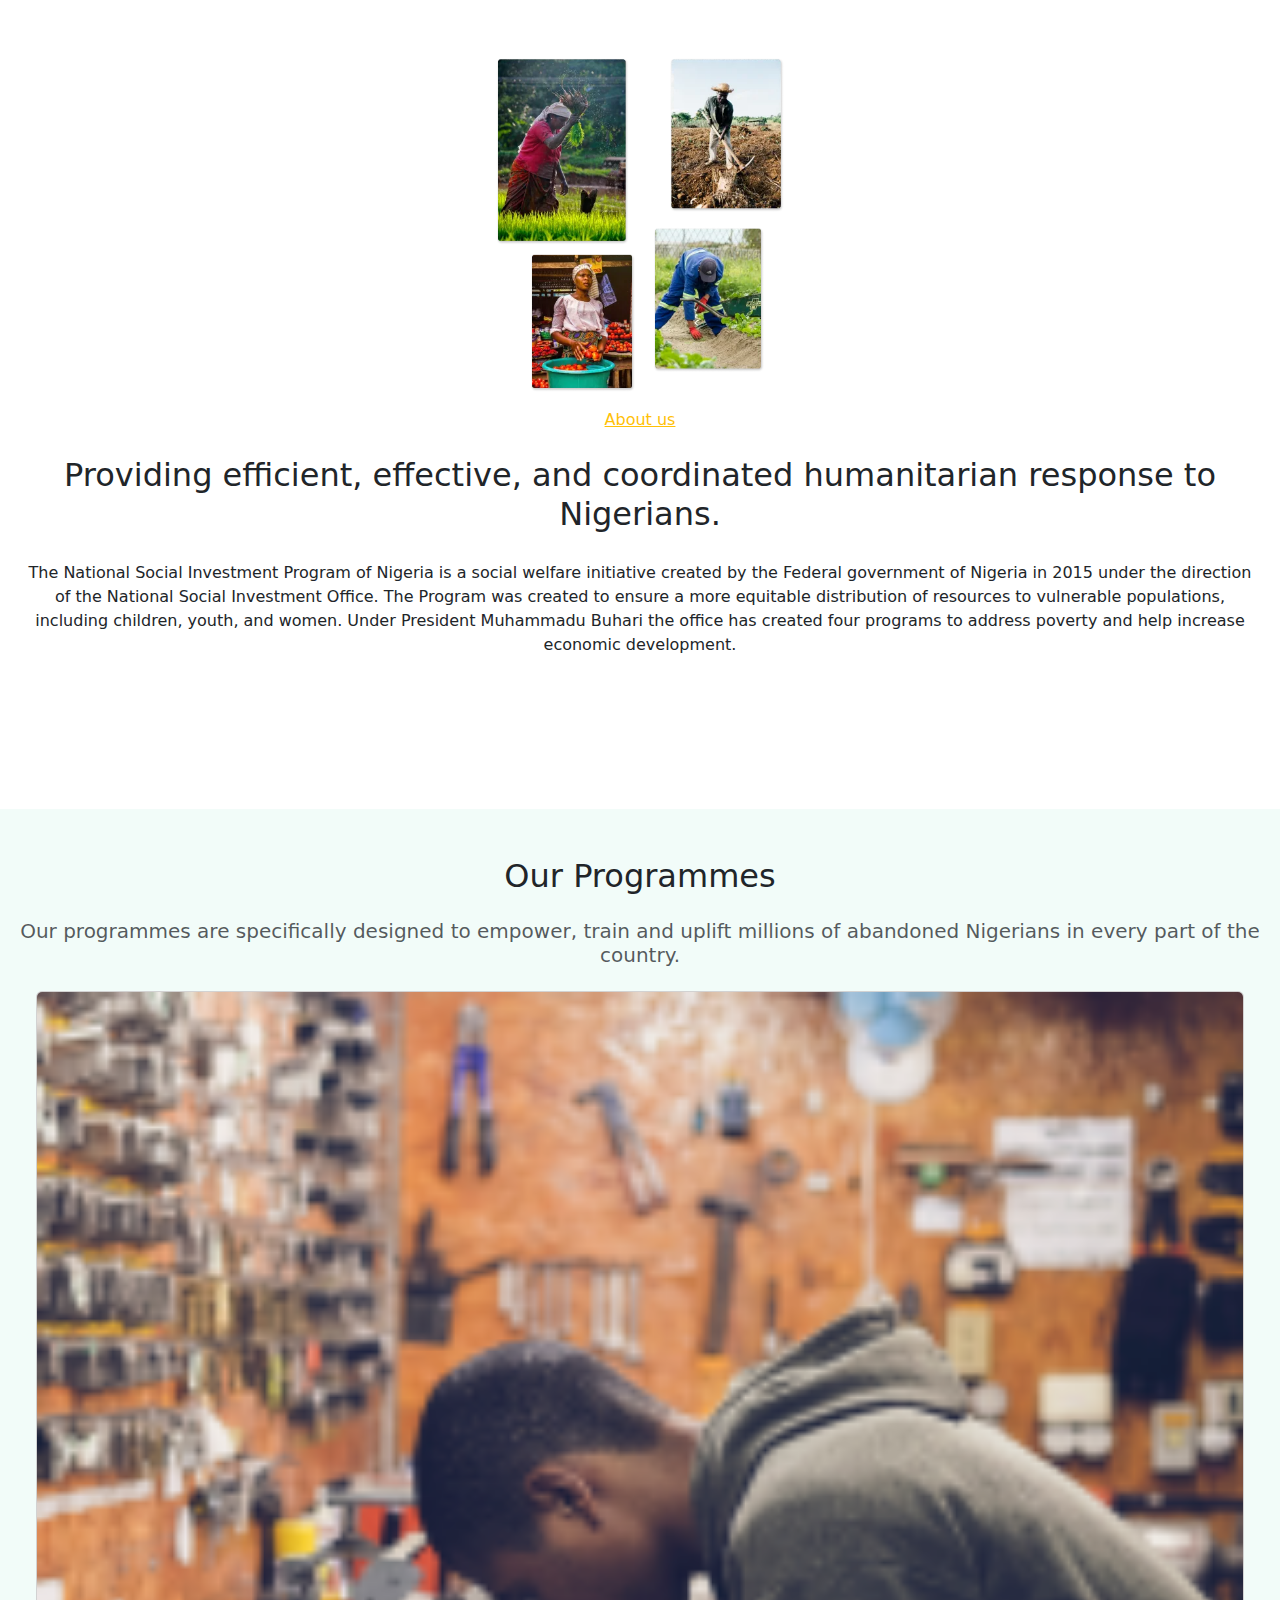
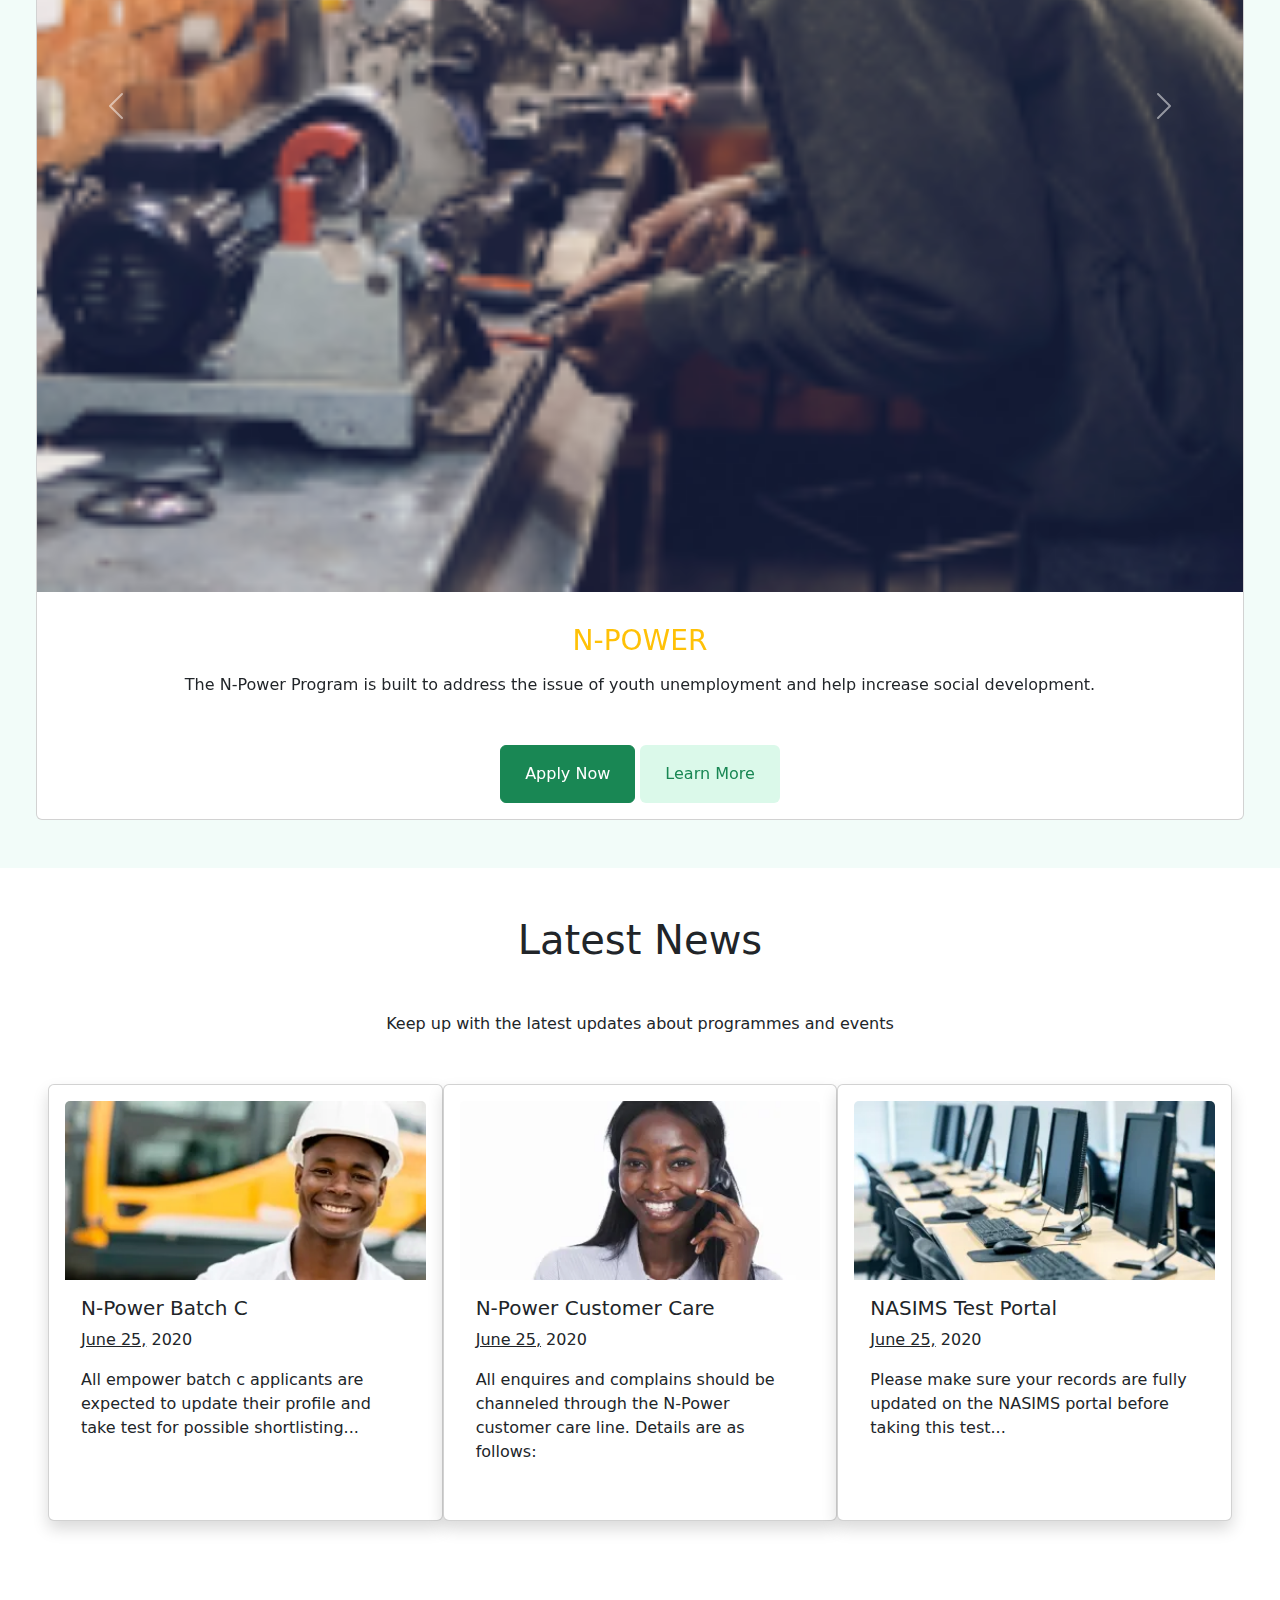
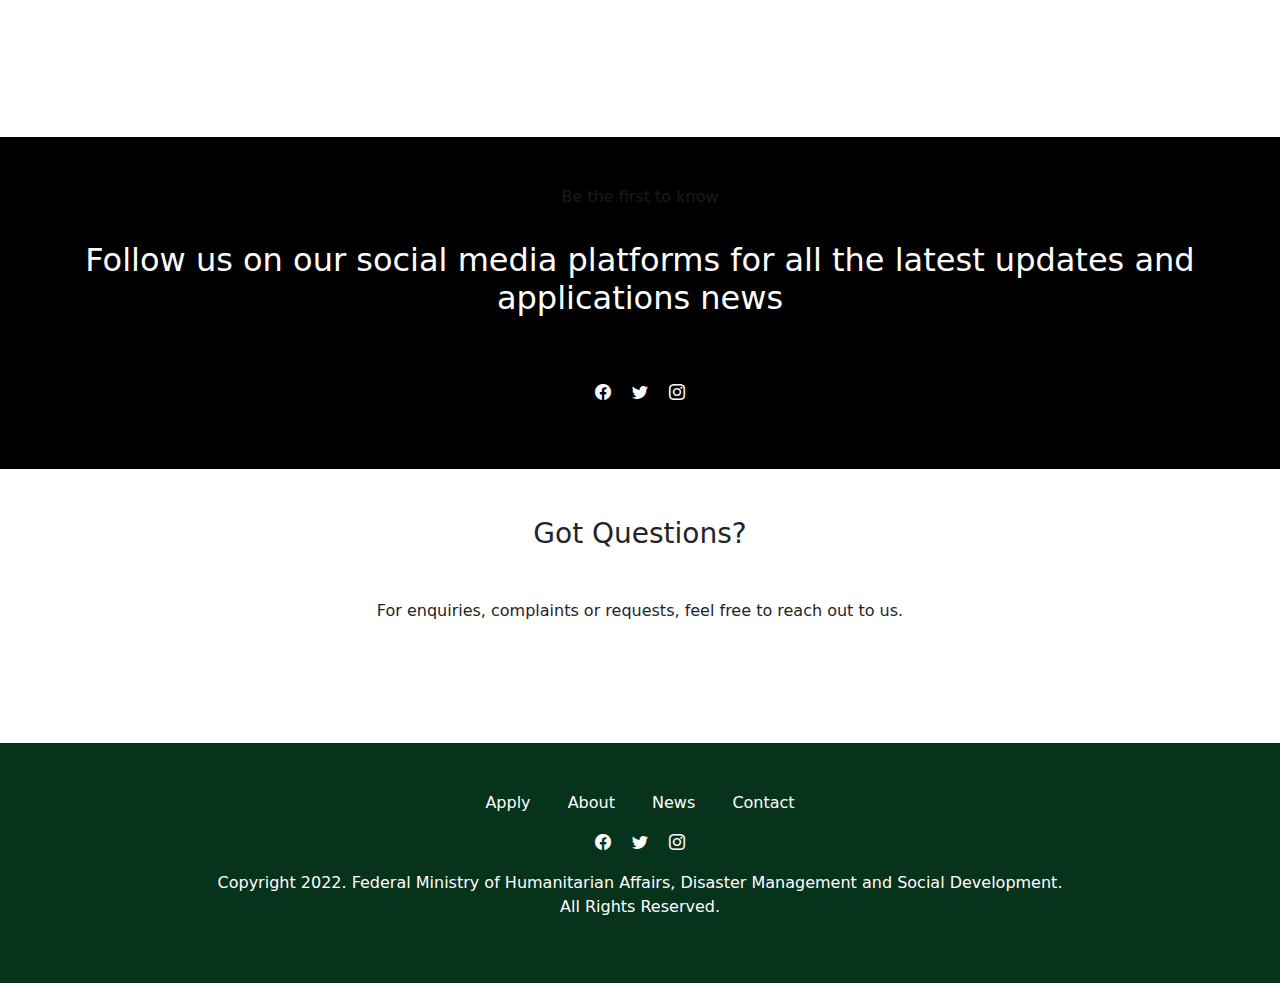
==== commit 00873f85: "mobile update" ====
--- a/index.html
+++ b/index.html
@@ -13,6 +13,7 @@
       rel="stylesheet"
       href="https://cdn.jsdelivr.net/npm/bootstrap-icons@1.9.1/font/bootstrap-icons.css"
     />
+    <link rel="stylesheet" href="/style.css" />
   </head>
 
   <!-- Navbar -->
@@ -55,46 +56,64 @@
   <!-- First carousel -->
 
   <div
-    id="carouselExampleDark"
-    class="carousel carousel-dark slide d-lg-none mt-5 pt-5"
+    id="carouselExampleSlidesOnly"
+    class="carousel slide"
     data-bs-ride="carousel"
   >
-    <div class="carousel-inner text-white">
-      <div class="carousel-item active" data-bs-interval="10000">
-        <img src="/Photos/hero.jpg" class="d-block w-100" alt="..." />
-        <div class="carousel-caption text-white">
-          <img
-            src="/Photos/logo.png"
-            alt="logo"
-            style="width: 8rem"
-            class="mt-5"
-          />
-          <a href="#" class="d-block text-white mt-3">Welcome to the</a>
-          <h5>National Social Investment Management System (NASIMS) Portal</h5>
-          <p>
-            The National Social Investment Management System (NASIMS) is the
-            central management platform for the administration and coordination
-            of Social Investment Programmes under the Federal Ministry of
-            Humanitarian Affairs, Disaster Management and Social Development.
-          </p>
-          <a href="#" class="text-success text-decoration-none">Read More</a>
-        </div>
-      </div>
-      <div class="carousel-item" data-bs-interval="000">
-        <img src="/Photos/image2.jpg" class="d-block w-100" alt="..." />
-        <div class="carousel-caption text-white">
-          <img src="/Photos/logo.png" alt="logo" style="width: 8rem" />
-          <a href="#" class="d-block text-white mt-3">Please note</a>
-          <h5>Registration for N-Power Batch C is now Closed!</h5>
-          <p>
-            The central management system for the Federal Ministry of
-            Humanitarian Affairs, Disaster Management and Social Development.
-          </p>
-          <a href="#" class="text-success text-decoration-none">Read More</a>
-        </div>
+    <div class="carousel-inner">
+      <div class="carousel-item active" id="first-carousel-slide">
+        <div class="mt-5" style="width: 10rem; margin: auto">
+          <img src="/Photos/logo.png" class="d-block w-100" alt="..." />
+        </div>
+        <a href="#" class="d-block text-white mt-3">Welcome to the</a>
+        <h1 class="text-white px-1 bolder">
+          Registration for N-Power Batch C is now Closed!
+        </h1>
+        <p class="text-white px-1">
+          The National Social Investment Management System (NASIMS) is the
+          central management platform for the administration and coordination of
+          Social Investment Programmes under the Federal Ministry of
+          Humanitarian Affairs, Disaster Management and Social Development.
+        </p>
+        <a href="#" class="text-success text-decoration-none my-5">Read More</a>
+      </div>
+
+
+      <div class="carousel-item" id="second-carousel-slide">
+        <div class="mt-5" style="width: 10rem; margin: auto">
+          <img src="/Photos/logo.png" class="d-block w-100" alt="..." />
+        </div>
+        <a href="#" class="d-block text-white mt-3">Welcome to the</a>
+        <h1 class="text-white px-1">
+          National Social Investment Management System (NASIMS) Portal
+        </h1>
+        <p class="text-white px-1">
+          The central management system for the Federal Ministry of Humanitarian
+          Affairs, Disaster Management and Social Development.
+        </p>
+        <a href="#" class="text-success text-decoration-none">Read More</a>
+      </div>
+
+
+      <div class="carousel-item" id="third-carousel-slide">
+        <div class="mt-5" style="width: 10rem; margin: auto">
+          <img src="/Photos/logo.png" class="d-block w-100" alt="..." />
+        </div>
+        <a href="#" class="d-block text-white mt-3">Welcome to the</a>
+        <h1 class="text-white px-1">
+          How NASIMS is impacting lives on a global level.
+        </h1>
+        <p class="text-white px-1">
+          The central management system for the Federal Ministry of Humanitarian
+          Affairs, Disaster Management and Social Development.
+        </p>
+        <a href="#" class="text-success text-decoration-none">Read More</a>
+      </div>
       </div>
     </div>
   </div>
+
+
 
   <p class="bg-dark text-white py-4 px-3">
     Read more about our response to the Covid-19 pandemic
@@ -154,135 +173,131 @@
 
   <!-- Second carousel -->
 
-  <section class="mt-5 pt-5" style="background-color: #f2fcf9">
-    <h4 class="text-center">Our Programmes</h4>
-    <p class="text-center px-4">
+<section class="my-5 py-5" style="background-color: #f2fcf9" >
+  <div>
+    <h2 class="text-center ">Our Programmes</h2>
+    <h5 class="text-center  text-muted p-3">
       Our programmes are specifically designed to empower, train and uplift
       millions of abandoned Nigerians in every part of the country.
-    </p>
-    <div
-      id="carouselExampleControls"
-      class="carousel slide row"
-      data-bs-ride="carousel"
-    >
-      <div>
-        <div class="carousel-inner col-md-6">
-          <div class="carousel-item active">
-            <div class="card m-4">
-              <img src="/Photos/about6.jpg" class="card-img-top" alt="..." />
-              <div class="card-body">
-                <h3 class="card-title text-warning my-3">N-POWER</h3>
-                <p class="card-text mb-5">
-                  The N-Power Program is built to address the issue of youth
-                  unemployment and help increase social development.
-                </p>
-                <div class="text-center">
-                  <a href="#" class="btn btn-success px-4 py-3">Apply Now</a>
-                  <a
-                    href="#"
-                    class="btn text-success px-4 py-3"
-                    style="background-color: #dbf9ea"
-                    >Learn More</a
-                  >
-                </div>
-              </div>
+    </h5>
+  </div>
+
+  <div id="carouselExampleControls" class="carousel slide mx-4" data-bs-ride="carousel">
+    <div class="carousel-inner row" id="second-c" > 
+      <div class="carousel-item active d-md-col-6">
+        <div class="card" style="width: 100%;">
+          <img src="/Photos/about6.jpg" class="card-img-top" alt="...">
+          <div class="card-body">
+            <h3 class="card-title text-warning my-3">N-POWER</h3>
+            <p class="card-text mb-5">
+              The N-Power Program is built to address the issue of youth
+              unemployment and help increase social development.
+            </p>
+            <div class="text-center">
+              <a href="#" class="btn btn-success px-4 py-3">Apply Now</a>
+              <a
+                href="#"
+                class="btn text-success px-4 py-3"
+                style="background-color: #dbf9ea"
+                >Learn More</a
+              >
             </div>
           </div>
-          <div class="carousel-item col-md-6">
-            <div class="card m-4">
-              <img src="/Photos/about5.jpg" class="card-img-top" alt="..." />
-              <div class="card-body">
-                <h3 class="card-title text-warning my-3">
-                  Conditional Cash Transfer (CCT)
-                </h3>
-                <p class="card-text mb-5">
-                  Nigeria's Conditional Cash Transfer program provides targeted
-                  cash transfers to the most vulnerable households with the
-                  long-term goal of lifting millions out of poverty.
-                </p>
-                <div class="text-center">
-                  <a href="#" class="btn btn-success px-4 py-3">Apply Now</a>
-                  <a
-                    href="#"
-                    class="btn text-success px-4 py-3"
-                    style="background-color: #dbf9ea"
-                    >Learn More</a
-                  >
-                </div>
-              </div>
+        </div>
+      </div>
+
+
+
+      <div class="carousel-item d-md-col-6">
+        <div class="card" style="width: 100%;">
+          <img src="/Photos/about5.jpg" class="card-img-top" alt="...">
+          <div class="card-body">
+            <h3 class="card-title text-warning my-3">Conditional Cash Transfer (CCT)</h3>
+            <p class="card-text mb-5">
+              Nigeria's Conditional Cash Transfer program provides targeted
+              cash transfers to the most vulnerable households with the
+              long-term goal of lifting millions out of poverty.
+            </p>
+            <div class="text-center">
+              <a href="#" class="btn btn-success px-4 py-3">Apply Now</a>
+              <a
+                href="#"
+                class="btn text-success px-4 py-3"
+                style="background-color: #dbf9ea"
+                >Learn More</a
+              >
             </div>
           </div>
-          <div class="carousel-item col-md-6">
-            <div class="card m-4">
-              <img src="/Photos/markwt.png" class="card-img-top" alt="..." st />
-              <div class="card-body">
-                <h3 class="card-title text-warning my-3">
-                  Government Enterprise and Empowerment Program (GEEP)
-                </h3>
-                <p class="card-text mb-5">
-                  The Government Enterprise and Empowerment Program was
+        </div>
+      </div>
+
+
+      <div class="carousel-item d-md-col-6">
+        <div class="card" style="width: 100%;">
+          <img src="/Photos/markwt.png" class="card-img-top" alt="...">
+          <div class="card-body">
+            <h3 class="card-title text-warning my-3">
+              Government Enterprise and Empowerment Program (GEEP)
+            </h3>
+            <p class="card-text mb-5">
+              The Government Enterprise and Empowerment Program was
                   established to provide financial support and training to
                   businesses and entrepreneurs at the bottom of the financial
                   pyramid.
-                </p>
-                <div class="text-center">
-                  <a href="#" class="btn btn-success px-4 py-3">Apply Now</a>
-                  <a
-                    href="#"
-                    class="btn text-success px-4 py-3"
-                    style="background-color: #dbf9ea"
-                    >Learn More</a
-                  >
-                </div>
-              </div>
+            </p>
+            <div class="text-center">
+              <a href="#" class="btn btn-success px-4 py-3">Apply Now</a>
+              <a
+                href="#"
+                class="btn text-success px-4 py-3"
+                style="background-color: #dbf9ea"
+                >Learn More</a
+              >
             </div>
           </div>
-          <div class="carousel-item col-md-6">
-            <div class="card m-4">
-              <img src="/Photos/bighead.png" class="card-img-top" alt="..." />
-              <div class="card-body">
-                <h3 class="card-title text-warning my-3">
-                  National Home Grown School Feeding Program (NHGSFP)
-                </h3>
-                <p class="card-text mb-5">
-                  The National Home Grown School Feeding Program was created to
-                  provide a nutritious and balanced meal to 5.5 million school
-                  children grades 1 to 3.
-                </p>
-                <div class="text-center">
-                  <a href="#" class="btn btn-success px-4 py-3">Apply Now</a>
-                  <a
-                    href="#"
-                    class="btn text-success px-4 py-3"
-                    style="background-color: #dbf9ea"
-                    >Learn More</a
-                  >
-                </div>
-              </div>
+        </div>
+      </div>
+
+
+      <div class="carousel-item d-md-col-6">
+        <div class="card" style="width: 100%;">
+          <img src="/Photos/bighead.png" class="card-img-top" alt="...">
+          <div class="card-body">
+            <h3 class="card-title text-warning my-3">
+              National Home Grown School Feeding Program (NHGSFP)
+            </h3>
+            <p class="card-text mb-5">
+              The National Home Grown School Feeding Program was created to
+              provide a nutritious and balanced meal to 5.5 million school
+              children grades 1 to 3.
+            </p>
+            <div class="text-center">
+              <a href="#" class="btn btn-success px-4 py-3">Apply Now</a>
+              <a
+                href="#"
+                class="btn text-success px-4 py-3"
+                style="background-color: #dbf9ea"
+                >Learn More</a
+              >
             </div>
           </div>
         </div>
-        <button
-          class="carousel-control-prev"
-          type="button"
-          data-bs-target="#carouselExampleControls"
-          data-bs-slide="prev"
-        >
-          <span class="carousel-control-prev-icon" aria-hidden="true"></span>
-          <span class="visually-hidden">Previous</span>
-        </button>
-        <button
-          class="carousel-control-next"
-          type="button"
-          data-bs-target="#carouselExampleControls"
-          data-bs-slide="next"
-        >
-          <span class="carousel-control-next-icon" aria-hidden="true"></span>
-          <span class="visually-hidden">Next</span>
-        </button>
-      </div>
-    </div>
-  </section>
+      </div>
+
+
+
+    </div>
+    <button class="carousel-control-prev" type="button" data-bs-target="#carouselExampleControls" data-bs-slide="prev">
+      <span class="carousel-control-prev-icon" aria-hidden="true"></span>
+      <span class="visually-hidden">Previous</span>
+    </button>
+    <button class="carousel-control-next" type="button" data-bs-target="#carouselExampleControls" data-bs-slide="next">
+      <span class="carousel-control-next-icon" aria-hidden="true"></span>
+      <span class="visually-hidden">Next</span>
+    </button>
+  </div>
+</section>
+
 
   <!-- Cards -->
 
@@ -293,7 +308,7 @@
     </p>
   </section>
 
-  <section class="row mx-5">
+  <section class="row g-4 mx-5">
     <div class="card shadow p-3 mb-5 bg-white rounded col-md-4">
       <img src="/Photos/engineer.jpg" class="card-img-top" alt="..." />
       <div class="card-body">
--- a/style.css
+++ b/style.css
@@ -0,0 +1,32 @@
+#first-carousel-slide {
+  padding: 13rem 0;
+  text-align: center;
+  background-image: linear-gradient(rgba(0, 0, 0, 0.6), rgba(0, 0, 0, 0.6)),
+    url(/Photos/hero.jpg);
+  background-position: center;
+  background-size: cover;
+  background-repeat: no-repeat;
+}
+#second-carousel-slide {
+  padding: 13rem 0;
+  text-align: center;
+  background-image: linear-gradient(rgba(0, 0, 0, 0.6), rgba(0, 0, 0, 0.6)),
+    url(/Photos/image2.jpg);
+  background-position: center;
+  background-size: cover;
+  background-repeat: no-repeat;
+}
+#third-carousel-slide {
+  padding: 13rem 0;
+  text-align: center;
+  background-image: linear-gradient(rgba(0, 0, 0, 0.6), rgba(0, 0, 0, 0.6)),
+    url(/Photos/hero3.jpg);
+  background-position: center;
+  background-size: cover;
+  background-repeat: no-repeat;
+}
+
+#second-c {
+  margin: auto;
+  text-align: center;
+}
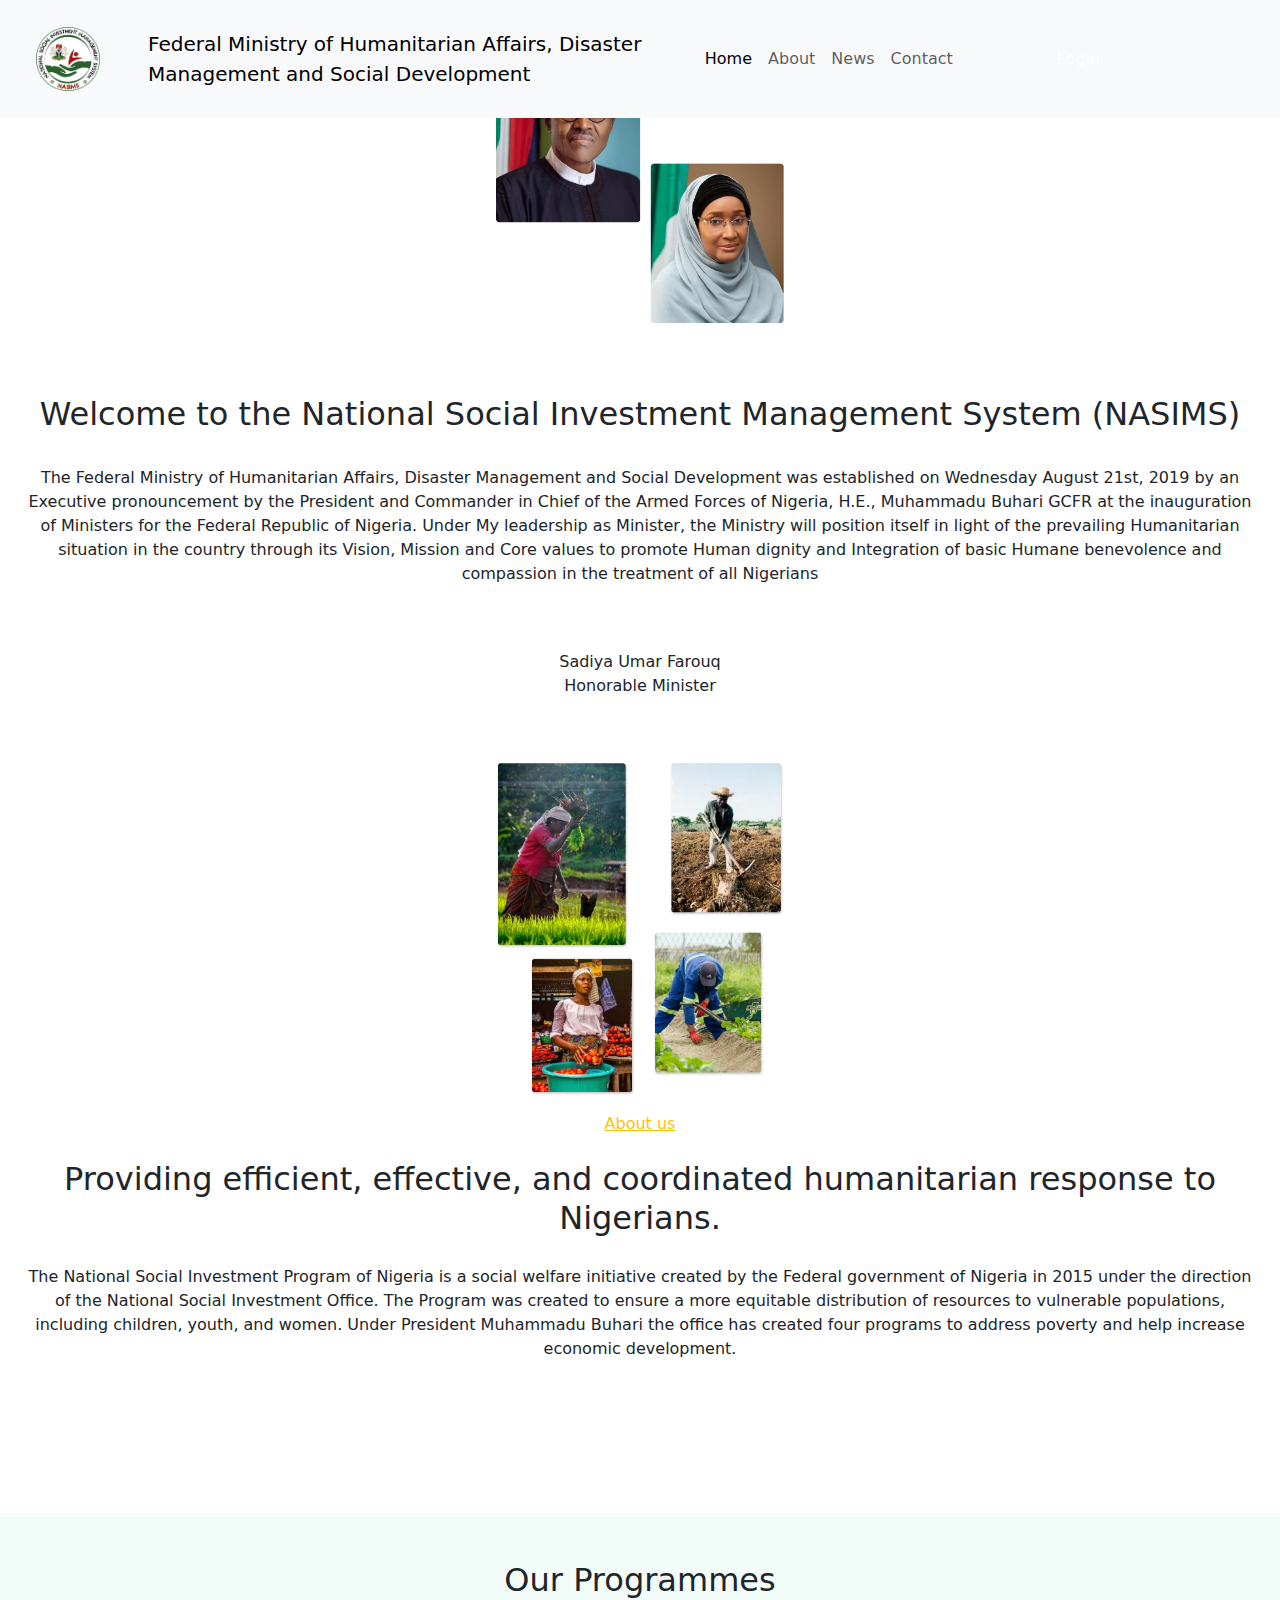
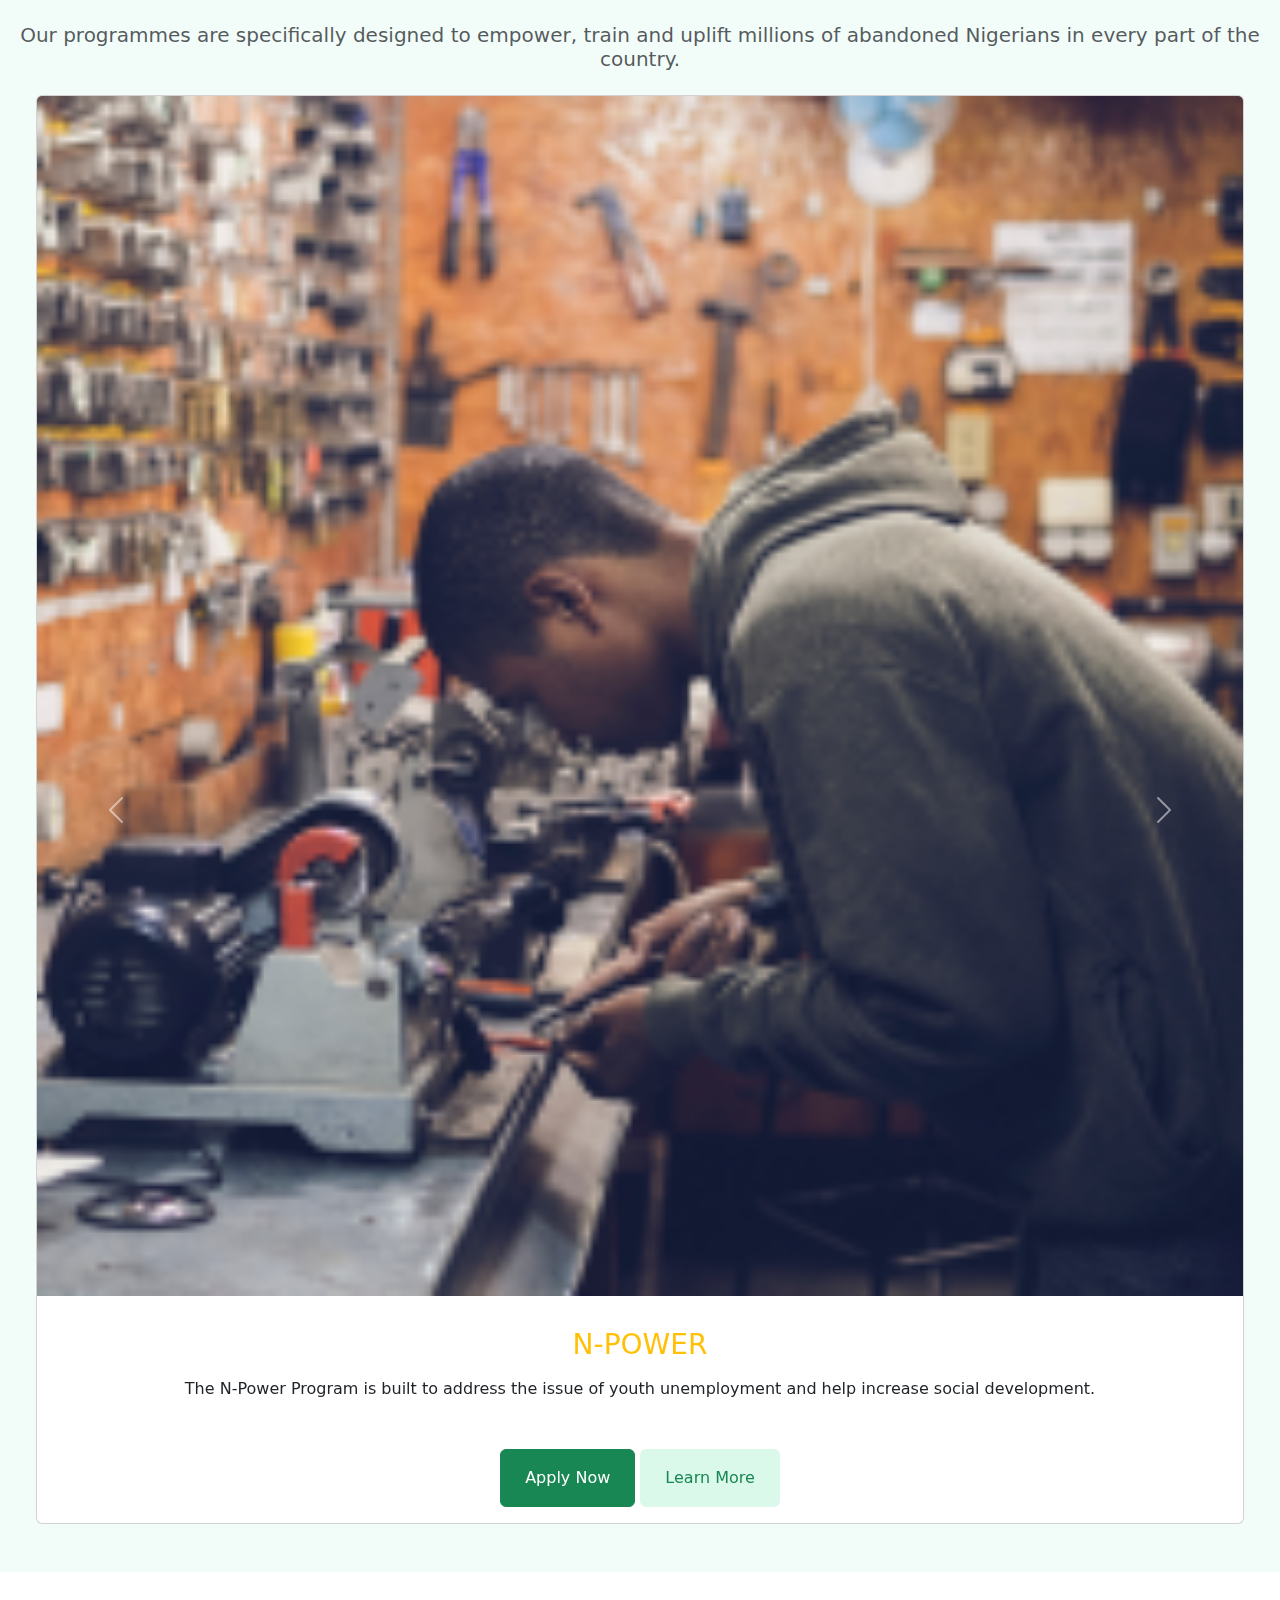
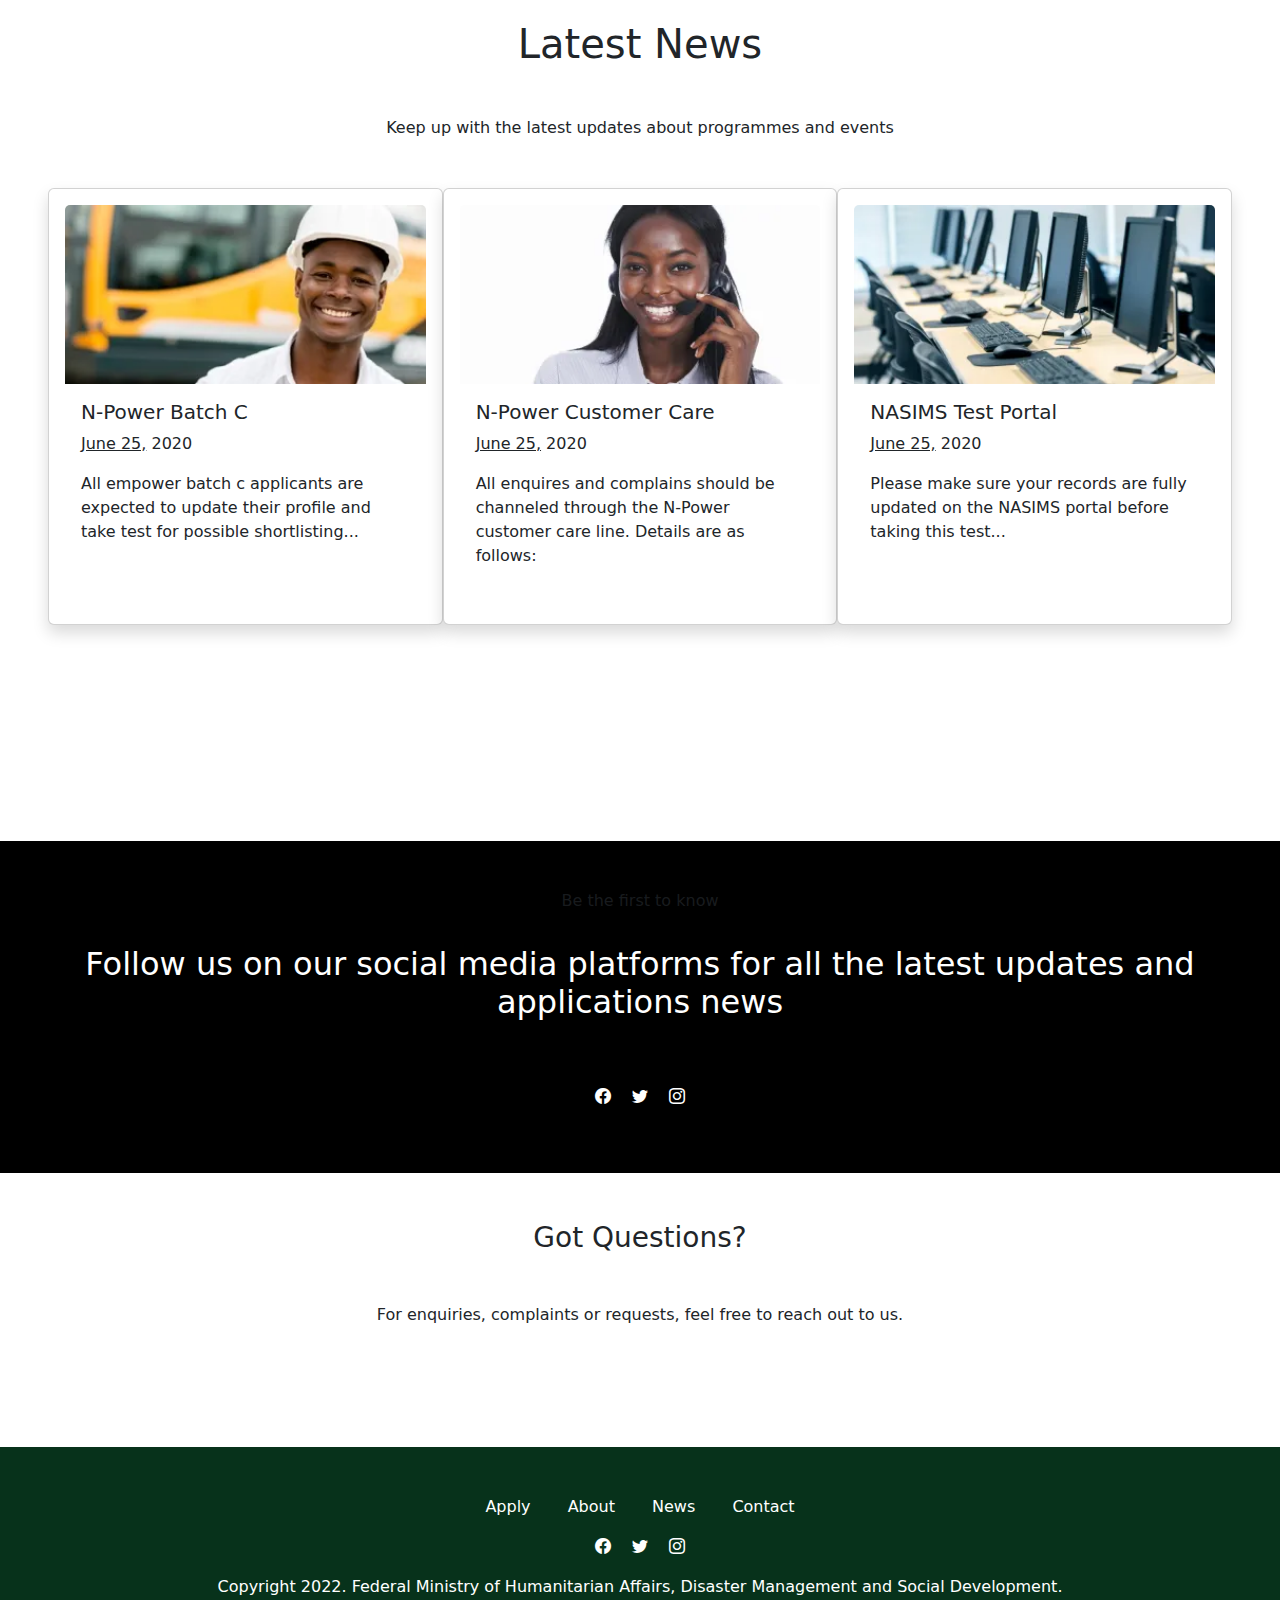
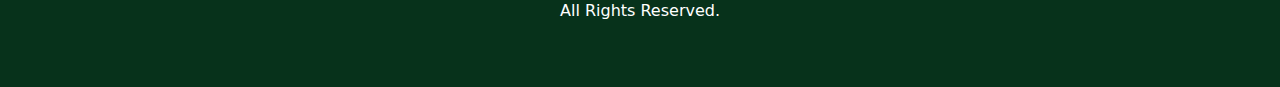
==== commit e8783bcb: "mobile" ====
--- a/index.html
+++ b/index.html
@@ -57,7 +57,7 @@
 
   <div
     id="carouselExampleSlidesOnly"
-    class="carousel slide"
+    class="carousel slide d-md-none"
     data-bs-ride="carousel"
   >
     <div class="carousel-inner">
@@ -78,7 +78,6 @@
         <a href="#" class="text-success text-decoration-none my-5">Read More</a>
       </div>
 
-
       <div class="carousel-item" id="second-carousel-slide">
         <div class="mt-5" style="width: 10rem; margin: auto">
           <img src="/Photos/logo.png" class="d-block w-100" alt="..." />
@@ -94,7 +93,6 @@
         <a href="#" class="text-success text-decoration-none">Read More</a>
       </div>
 
-
       <div class="carousel-item" id="third-carousel-slide">
         <div class="mt-5" style="width: 10rem; margin: auto">
           <img src="/Photos/logo.png" class="d-block w-100" alt="..." />
@@ -109,16 +107,8 @@
         </p>
         <a href="#" class="text-success text-decoration-none">Read More</a>
       </div>
-      </div>
     </div>
   </div>
-
-
-
-  <p class="bg-dark text-white py-4 px-3">
-    Read more about our response to the Covid-19 pandemic
-    <a href="#" class="text-success">here</a>
-  </p>
 
   <section>
     <div class="text-center p-5">
@@ -173,131 +163,139 @@
 
   <!-- Second carousel -->
 
-<section class="my-5 py-5" style="background-color: #f2fcf9" >
-  <div>
-    <h2 class="text-center ">Our Programmes</h2>
-    <h5 class="text-center  text-muted p-3">
-      Our programmes are specifically designed to empower, train and uplift
-      millions of abandoned Nigerians in every part of the country.
-    </h5>
-  </div>
-
-  <div id="carouselExampleControls" class="carousel slide mx-4" data-bs-ride="carousel">
-    <div class="carousel-inner row" id="second-c" > 
-      <div class="carousel-item active d-md-col-6">
-        <div class="card" style="width: 100%;">
-          <img src="/Photos/about6.jpg" class="card-img-top" alt="...">
-          <div class="card-body">
-            <h3 class="card-title text-warning my-3">N-POWER</h3>
-            <p class="card-text mb-5">
-              The N-Power Program is built to address the issue of youth
-              unemployment and help increase social development.
-            </p>
-            <div class="text-center">
-              <a href="#" class="btn btn-success px-4 py-3">Apply Now</a>
-              <a
-                href="#"
-                class="btn text-success px-4 py-3"
-                style="background-color: #dbf9ea"
-                >Learn More</a
-              >
+  <section class="my-5 py-5" style="background-color: #f2fcf9">
+    <div>
+      <h2 class="text-center">Our Programmes</h2>
+      <h5 class="text-center text-muted p-3">
+        Our programmes are specifically designed to empower, train and uplift
+        millions of abandoned Nigerians in every part of the country.
+      </h5>
+    </div>
+
+    <div
+      id="carouselExampleControls"
+      class="carousel slide mx-4"
+      data-bs-ride="carousel"
+    >
+      <div class="carousel-inner row" id="second-c">
+        <div class="carousel-item active d-md-col-6">
+          <div class="card" style="width: 100%">
+            <img src="/Photos/about6.jpg" class="card-img-top" alt="..." />
+            <div class="card-body">
+              <h3 class="card-title text-warning my-3">N-POWER</h3>
+              <p class="card-text mb-5">
+                The N-Power Program is built to address the issue of youth
+                unemployment and help increase social development.
+              </p>
+              <div class="text-center">
+                <a href="#" class="btn btn-success px-4 py-3">Apply Now</a>
+                <a
+                  href="#"
+                  class="btn text-success px-4 py-3"
+                  style="background-color: #dbf9ea"
+                  >Learn More</a
+                >
+              </div>
             </div>
           </div>
         </div>
-      </div>
-
-
-
-      <div class="carousel-item d-md-col-6">
-        <div class="card" style="width: 100%;">
-          <img src="/Photos/about5.jpg" class="card-img-top" alt="...">
-          <div class="card-body">
-            <h3 class="card-title text-warning my-3">Conditional Cash Transfer (CCT)</h3>
-            <p class="card-text mb-5">
-              Nigeria's Conditional Cash Transfer program provides targeted
-              cash transfers to the most vulnerable households with the
-              long-term goal of lifting millions out of poverty.
-            </p>
-            <div class="text-center">
-              <a href="#" class="btn btn-success px-4 py-3">Apply Now</a>
-              <a
-                href="#"
-                class="btn text-success px-4 py-3"
-                style="background-color: #dbf9ea"
-                >Learn More</a
-              >
+
+        <div class="carousel-item d-md-col-6">
+          <div class="card" style="width: 100%">
+            <img src="/Photos/about5.jpg" class="card-img-top" alt="..." />
+            <div class="card-body">
+              <h3 class="card-title text-warning my-3">
+                Conditional Cash Transfer (CCT)
+              </h3>
+              <p class="card-text mb-5">
+                Nigeria's Conditional Cash Transfer program provides targeted
+                cash transfers to the most vulnerable households with the
+                long-term goal of lifting millions out of poverty.
+              </p>
+              <div class="text-center">
+                <a href="#" class="btn btn-success px-4 py-3">Apply Now</a>
+                <a
+                  href="#"
+                  class="btn text-success px-4 py-3"
+                  style="background-color: #dbf9ea"
+                  >Learn More</a
+                >
+              </div>
             </div>
           </div>
         </div>
-      </div>
-
-
-      <div class="carousel-item d-md-col-6">
-        <div class="card" style="width: 100%;">
-          <img src="/Photos/markwt.png" class="card-img-top" alt="...">
-          <div class="card-body">
-            <h3 class="card-title text-warning my-3">
-              Government Enterprise and Empowerment Program (GEEP)
-            </h3>
-            <p class="card-text mb-5">
-              The Government Enterprise and Empowerment Program was
-                  established to provide financial support and training to
-                  businesses and entrepreneurs at the bottom of the financial
-                  pyramid.
-            </p>
-            <div class="text-center">
-              <a href="#" class="btn btn-success px-4 py-3">Apply Now</a>
-              <a
-                href="#"
-                class="btn text-success px-4 py-3"
-                style="background-color: #dbf9ea"
-                >Learn More</a
-              >
+
+        <div class="carousel-item d-md-col-6">
+          <div class="card" style="width: 100%">
+            <img src="/Photos/markwt.png" class="card-img-top" alt="..." />
+            <div class="card-body">
+              <h3 class="card-title text-warning my-3">
+                Government Enterprise and Empowerment Program (GEEP)
+              </h3>
+              <p class="card-text mb-5">
+                The Government Enterprise and Empowerment Program was
+                established to provide financial support and training to
+                businesses and entrepreneurs at the bottom of the financial
+                pyramid.
+              </p>
+              <div class="text-center">
+                <a href="#" class="btn btn-success px-4 py-3">Apply Now</a>
+                <a
+                  href="#"
+                  class="btn text-success px-4 py-3"
+                  style="background-color: #dbf9ea"
+                  >Learn More</a
+                >
+              </div>
             </div>
           </div>
         </div>
-      </div>
-
-
-      <div class="carousel-item d-md-col-6">
-        <div class="card" style="width: 100%;">
-          <img src="/Photos/bighead.png" class="card-img-top" alt="...">
-          <div class="card-body">
-            <h3 class="card-title text-warning my-3">
-              National Home Grown School Feeding Program (NHGSFP)
-            </h3>
-            <p class="card-text mb-5">
-              The National Home Grown School Feeding Program was created to
-              provide a nutritious and balanced meal to 5.5 million school
-              children grades 1 to 3.
-            </p>
-            <div class="text-center">
-              <a href="#" class="btn btn-success px-4 py-3">Apply Now</a>
-              <a
-                href="#"
-                class="btn text-success px-4 py-3"
-                style="background-color: #dbf9ea"
-                >Learn More</a
-              >
+
+        <div class="carousel-item d-md-col-6">
+          <div class="card" style="width: 100%">
+            <img src="/Photos/bighead.png" class="card-img-top" alt="..." />
+            <div class="card-body">
+              <h3 class="card-title text-warning my-3">
+                National Home Grown School Feeding Program (NHGSFP)
+              </h3>
+              <p class="card-text mb-5">
+                The National Home Grown School Feeding Program was created to
+                provide a nutritious and balanced meal to 5.5 million school
+                children grades 1 to 3.
+              </p>
+              <div class="text-center">
+                <a href="#" class="btn btn-success px-4 py-3">Apply Now</a>
+                <a
+                  href="#"
+                  class="btn text-success px-4 py-3"
+                  style="background-color: #dbf9ea"
+                  >Learn More</a
+                >
+              </div>
             </div>
           </div>
         </div>
       </div>
-
-
-
-    </div>
-    <button class="carousel-control-prev" type="button" data-bs-target="#carouselExampleControls" data-bs-slide="prev">
-      <span class="carousel-control-prev-icon" aria-hidden="true"></span>
-      <span class="visually-hidden">Previous</span>
-    </button>
-    <button class="carousel-control-next" type="button" data-bs-target="#carouselExampleControls" data-bs-slide="next">
-      <span class="carousel-control-next-icon" aria-hidden="true"></span>
-      <span class="visually-hidden">Next</span>
-    </button>
-  </div>
-</section>
-
+      <button
+        class="carousel-control-prev"
+        type="button"
+        data-bs-target="#carouselExampleControls"
+        data-bs-slide="prev"
+      >
+        <span class="carousel-control-prev-icon" aria-hidden="true"></span>
+        <span class="visually-hidden">Previous</span>
+      </button>
+      <button
+        class="carousel-control-next"
+        type="button"
+        data-bs-target="#carouselExampleControls"
+        data-bs-slide="next"
+      >
+        <span class="carousel-control-next-icon" aria-hidden="true"></span>
+        <span class="visually-hidden">Next</span>
+      </button>
+    </div>
+  </section>
 
   <!-- Cards -->
 
@@ -308,7 +306,7 @@
     </p>
   </section>
 
-  <section class="row g-4 mx-5">
+  <section class="row g-1 mx-5">
     <div class="card shadow p-3 mb-5 bg-white rounded col-md-4">
       <img src="/Photos/engineer.jpg" class="card-img-top" alt="..." />
       <div class="card-body">
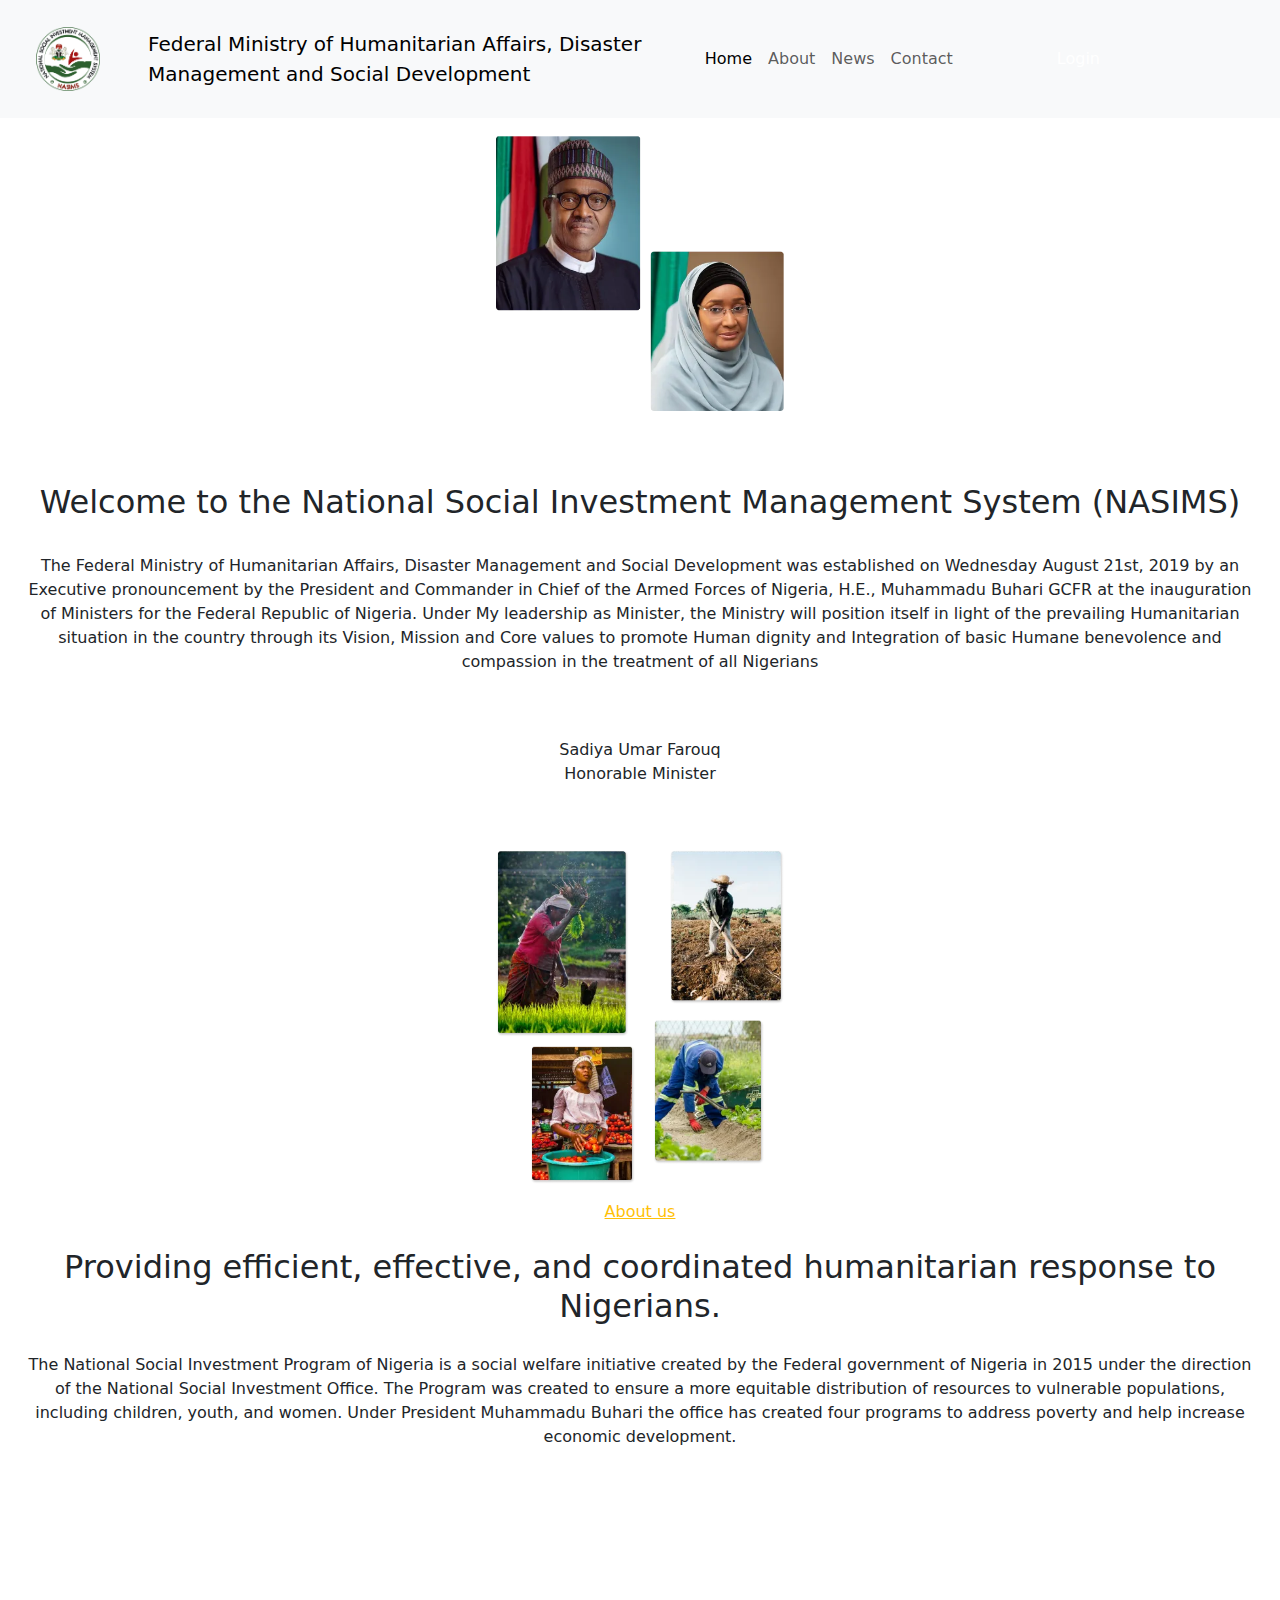
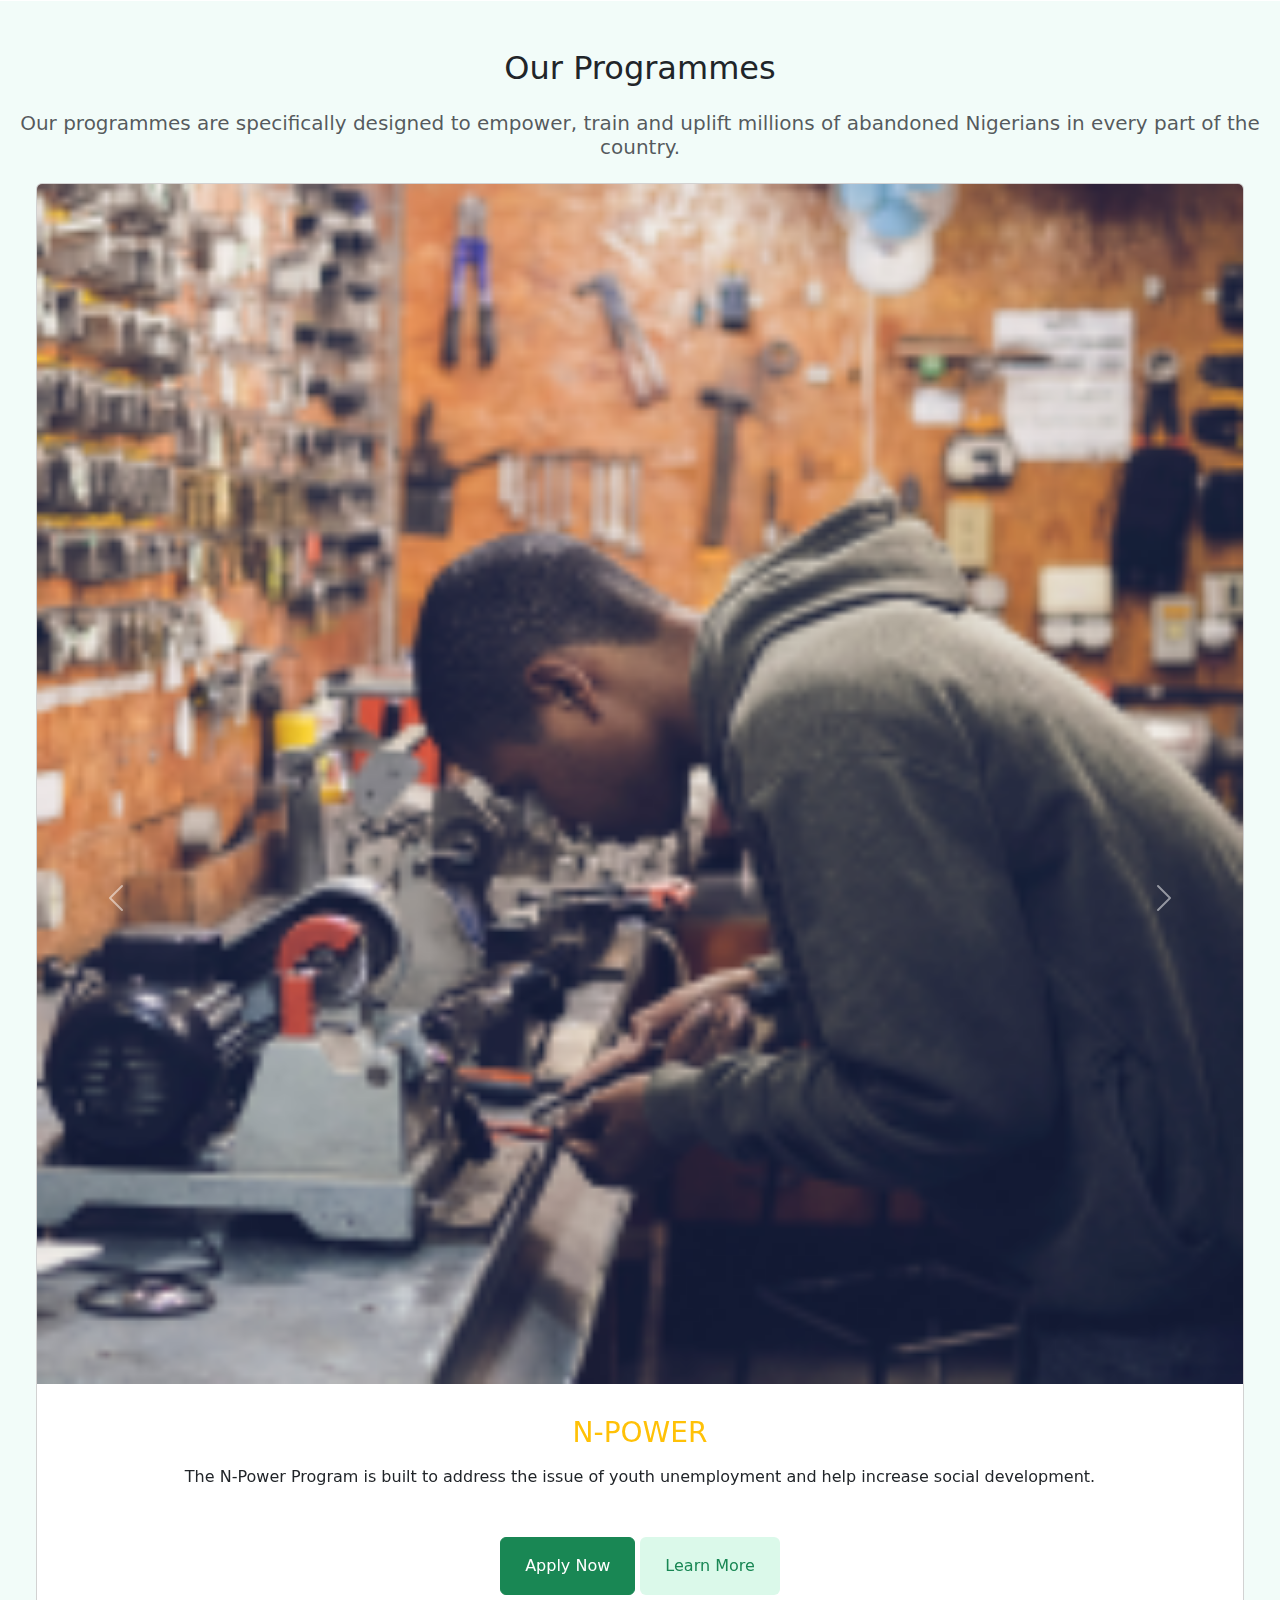
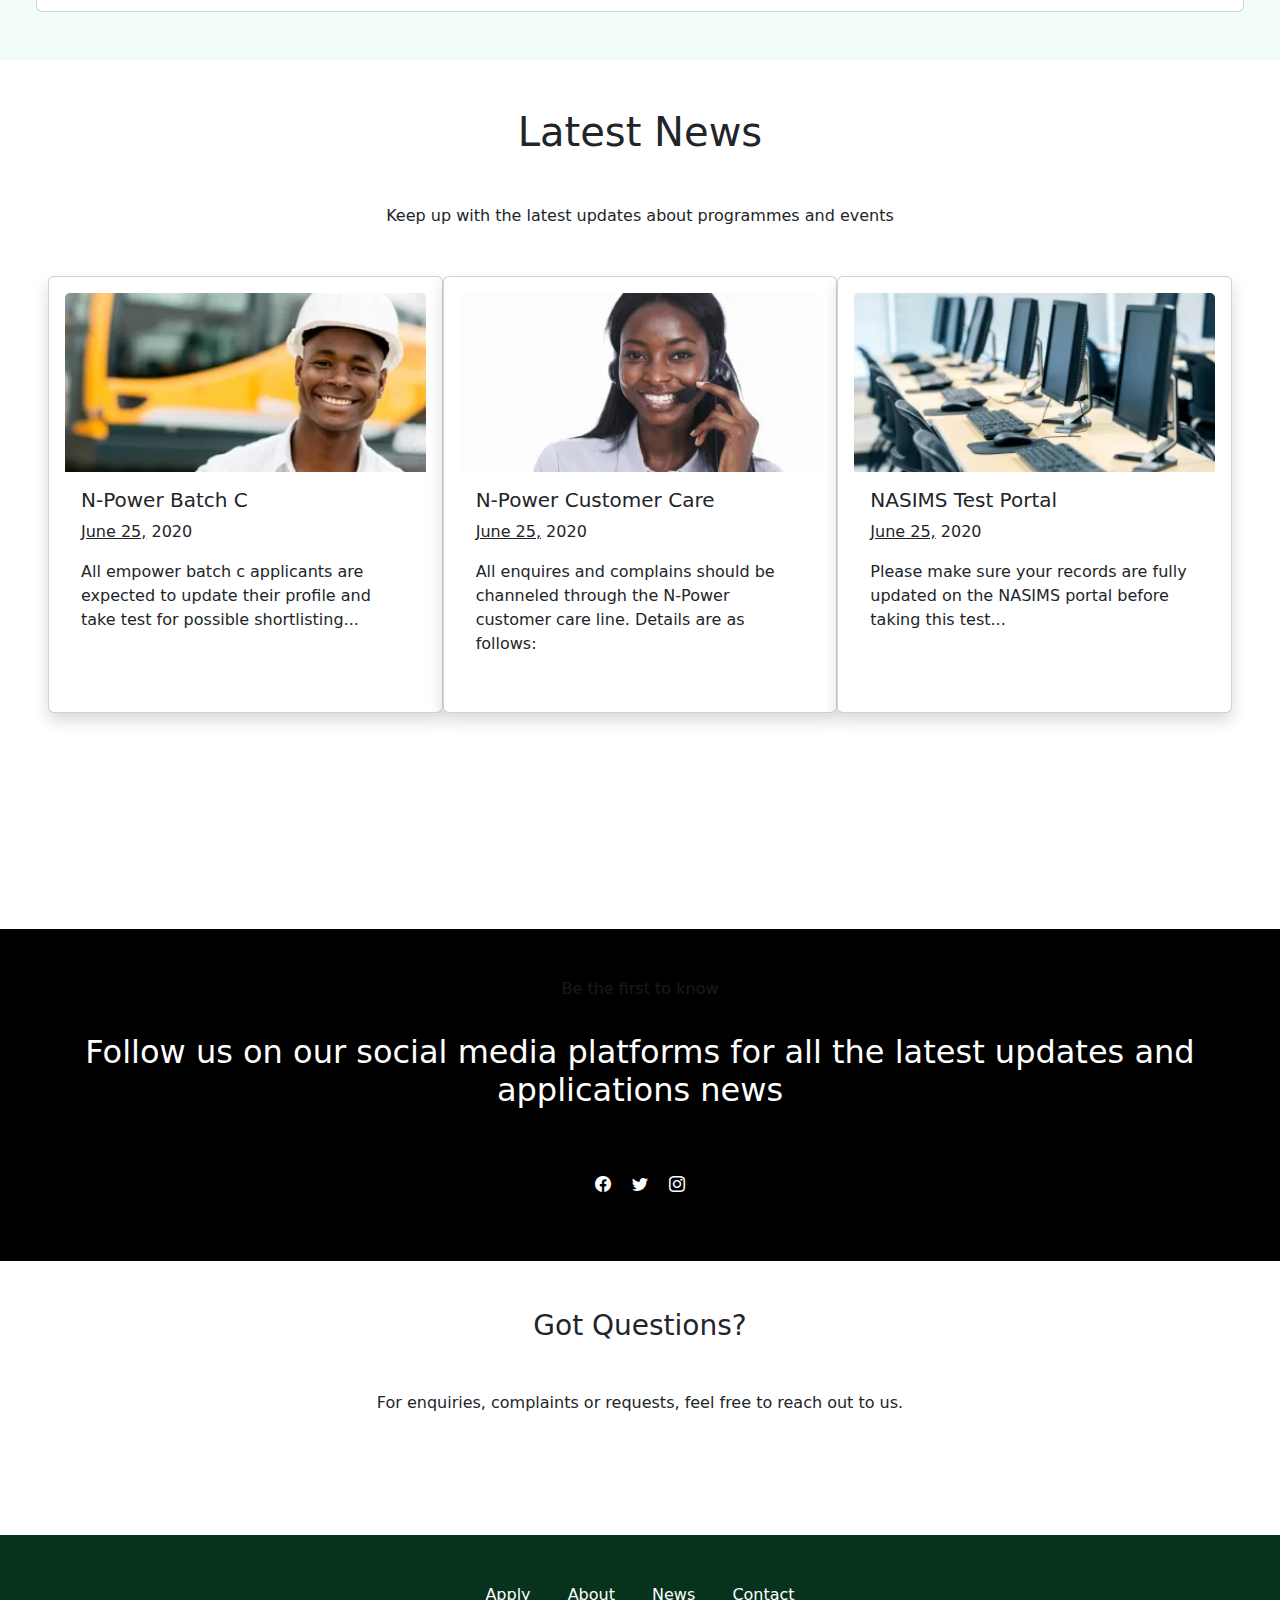
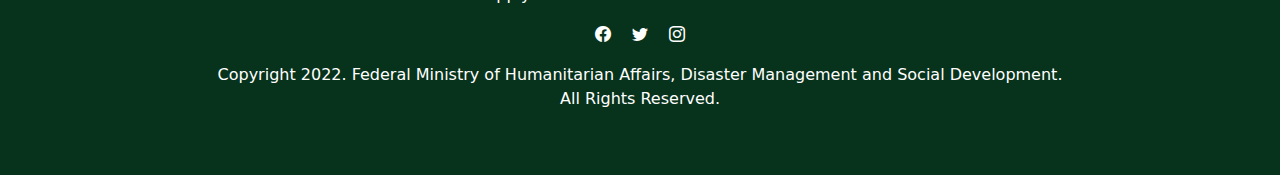
==== commit 8711533a: "mobile" ====
--- a/index.html
+++ b/index.html
@@ -108,6 +108,13 @@
         <a href="#" class="text-success text-decoration-none">Read More</a>
       </div>
     </div>
+  </div>
+
+  <div>
+    <p class="bg-black py-4 text-white text-center">
+      Read more about our response to the Covid-19 pandemic
+      <a href="#" class="text-success">here</a>
+    </p>
   </div>
 
   <section>
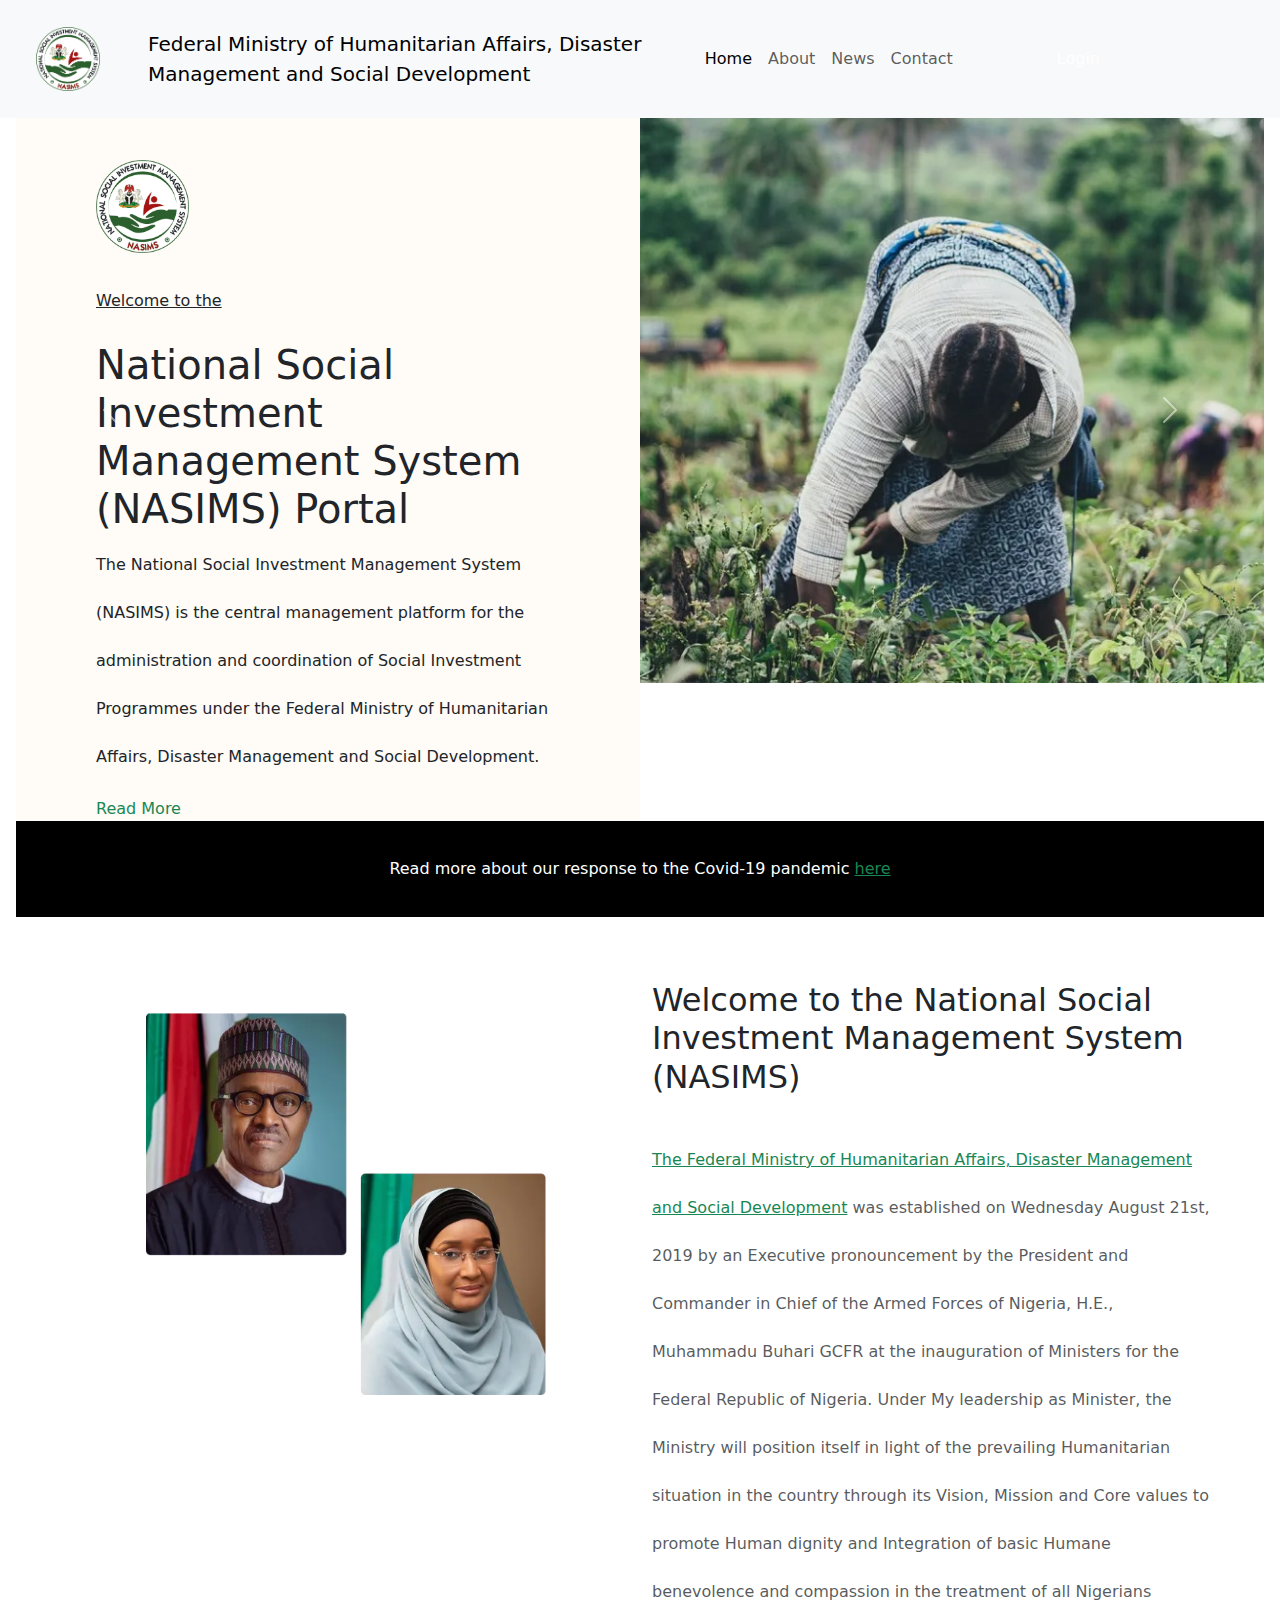
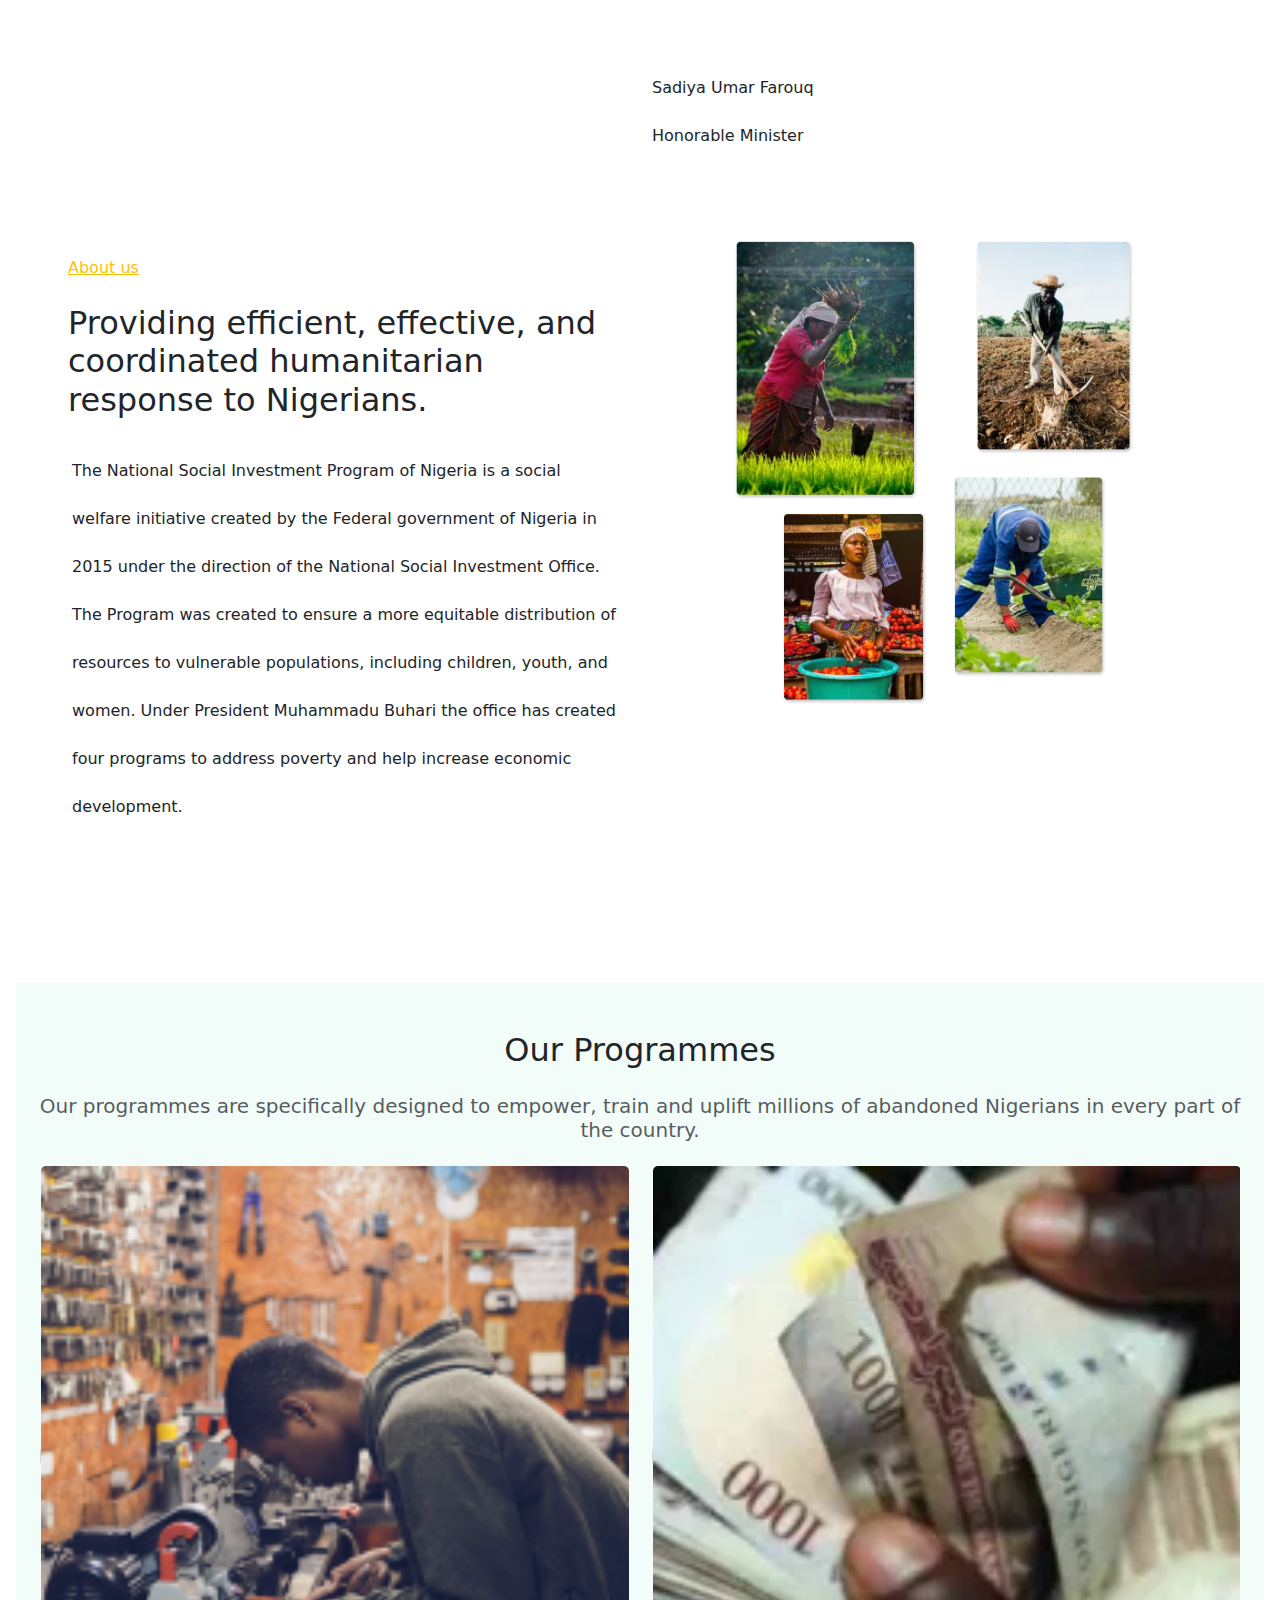
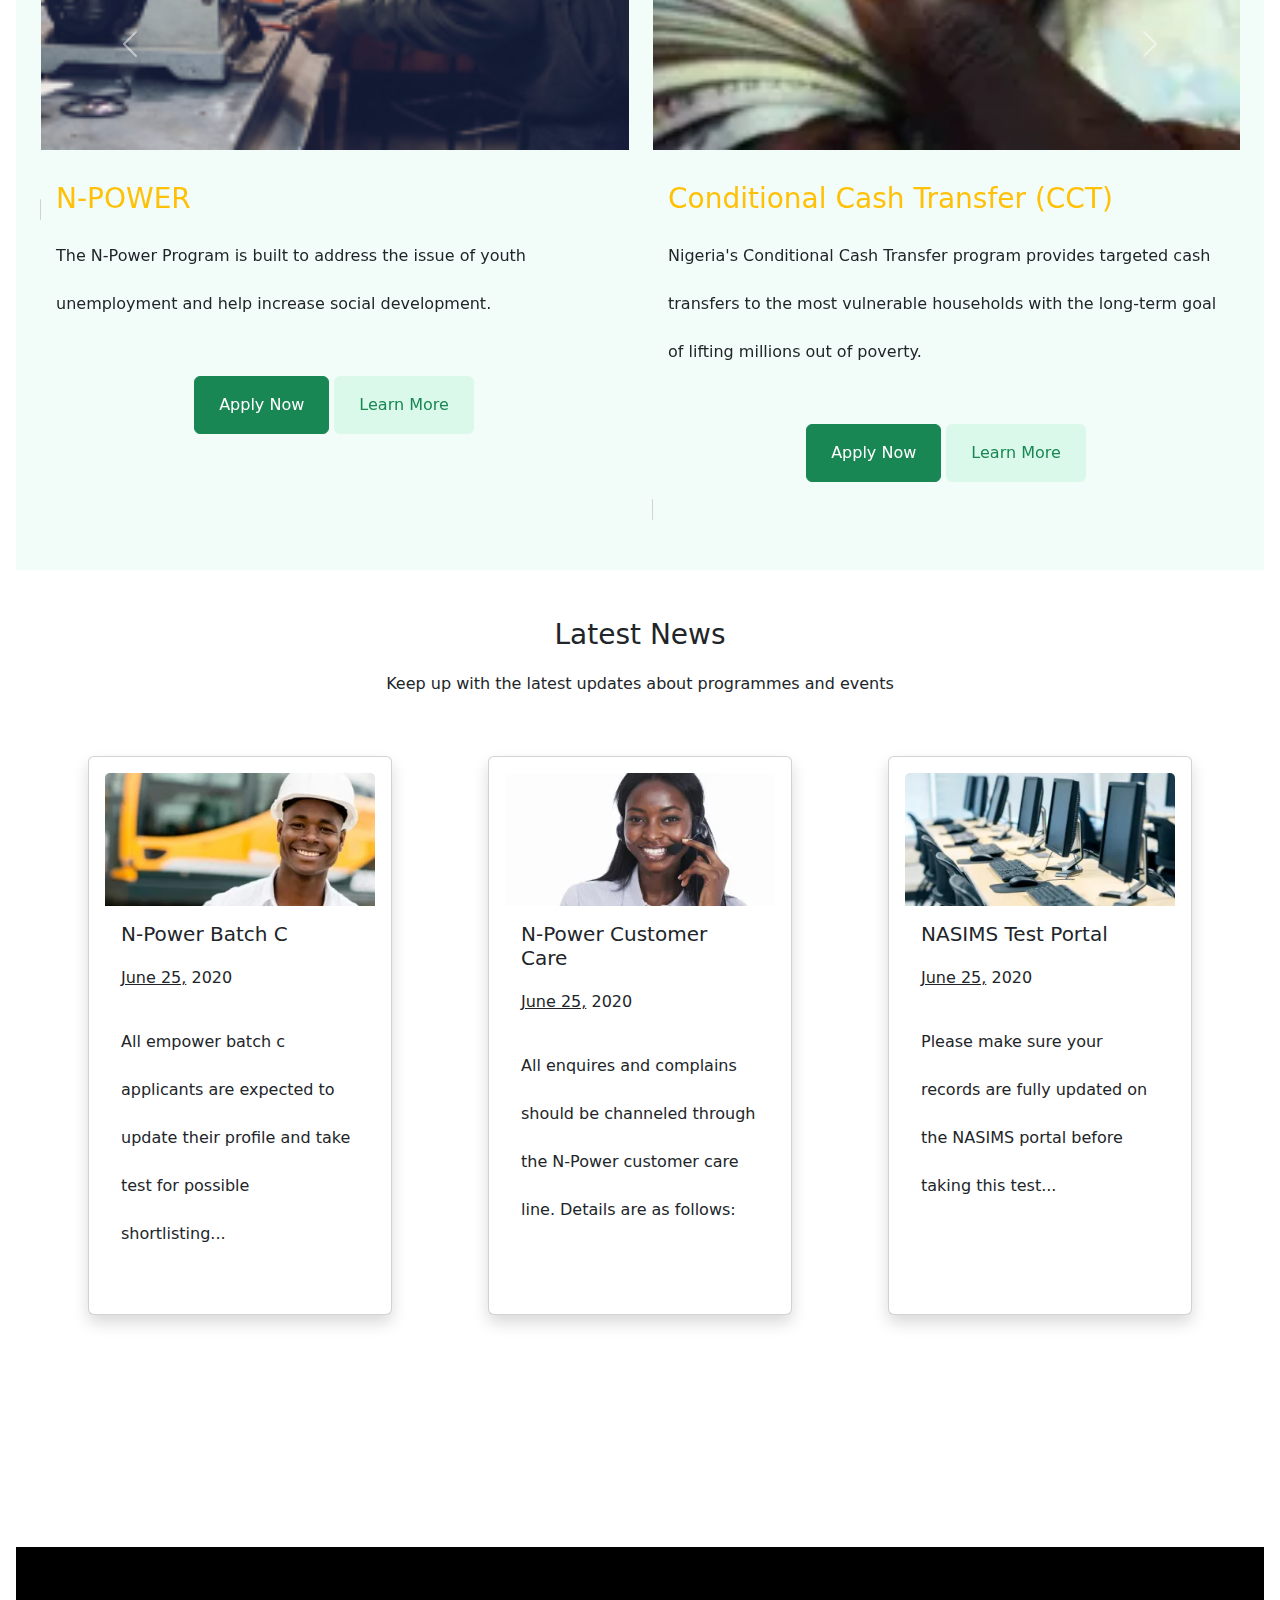
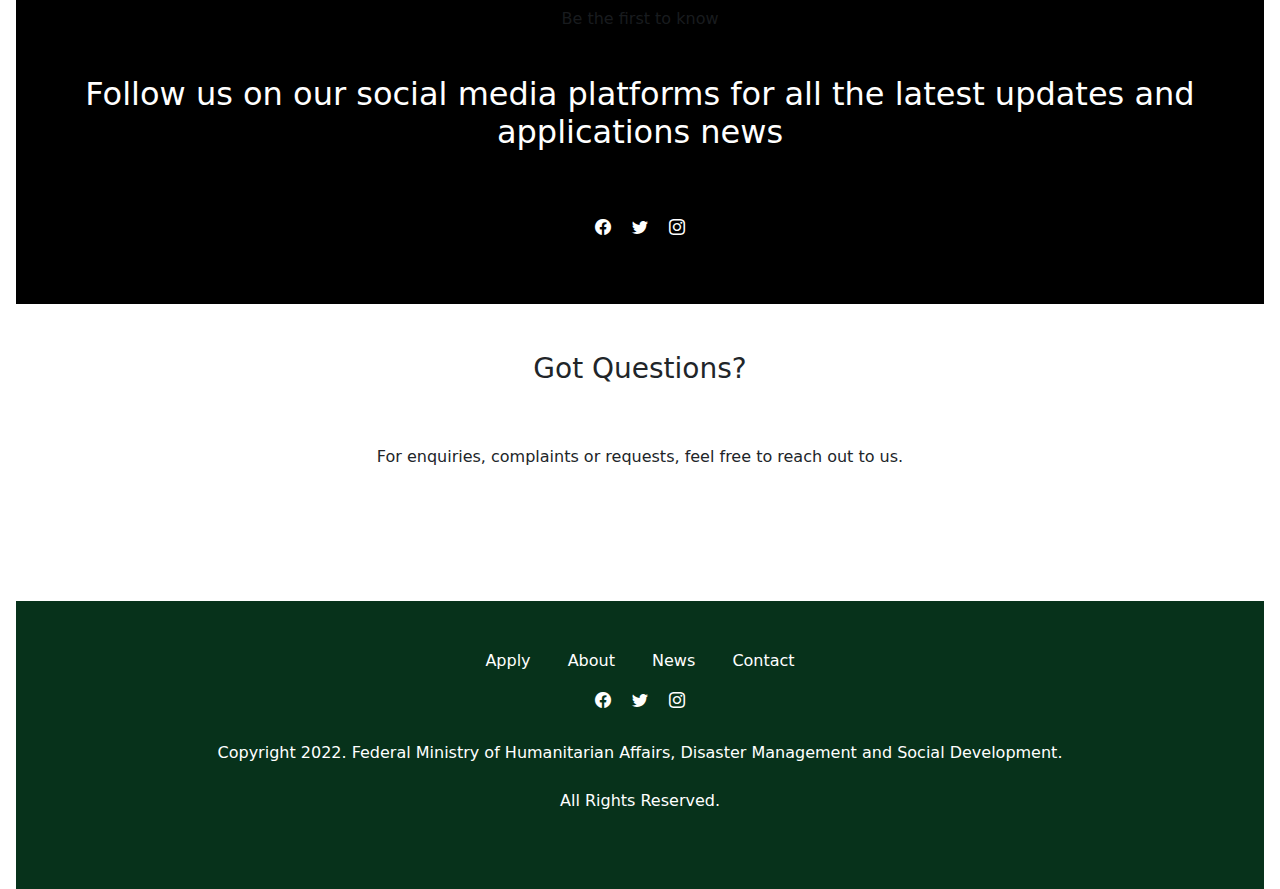
==== commit 22cd4579: "Upated mobile and Desktop" ====
--- a/index.html
+++ b/index.html
@@ -16,269 +16,135 @@
     <link rel="stylesheet" href="/style.css" />
   </head>
 
-  <!-- Navbar -->
-
-  <nav class="navbar fixed-top navbar-expand-lg bg-light p-4">
-    <div class="container-fluid">
-      <img src="/Photos/logo.png" alt="logo" style="width: 4rem" />
-      <a class="navbar-brand d-none d-lg-block ms-5" href="#"
-        >Federal Ministry of Humanitarian Affairs, Disaster <br />
-        Management and Social Development</a
-      >
-      <button
-        class="navbar-toggler"
-        type="button"
-        data-bs-toggle="collapse"
-        data-bs-target="#navbarNavAltMarkup"
-        aria-controls="navbarNavAltMarkup"
-        aria-expanded="false"
-        aria-label="Toggle navigation"
-      >
-        <span class="navbar-toggler-icon"></span>
-      </button>
-      <div
-        class="collapse navbar-collapse justify-content-end me-5"
-        id="navbarNavAltMarkup"
-      >
-        <div class="navbar-nav text-center">
-          <a class="nav-link mt-2 active" aria-current="page" href="#">Home</a>
-          <a class="nav-link mt-2" href="#">About</a>
-          <a class="nav-link mt-2" href="#">News</a>
-          <a class="nav-link mt-2" href="#">Contact</a>
-          <a class="nav-link btn btn-success text-white py-3 px-5 mx-5" href="#"
-            >Login</a
-          >
-        </div>
-      </div>
-    </div>
-  </nav>
-
-  <!-- First carousel -->
-
-  <div
-    id="carouselExampleSlidesOnly"
-    class="carousel slide d-md-none"
-    data-bs-ride="carousel"
-  >
-    <div class="carousel-inner">
-      <div class="carousel-item active" id="first-carousel-slide">
-        <div class="mt-5" style="width: 10rem; margin: auto">
-          <img src="/Photos/logo.png" class="d-block w-100" alt="..." />
-        </div>
-        <a href="#" class="d-block text-white mt-3">Welcome to the</a>
-        <h1 class="text-white px-1 bolder">
-          Registration for N-Power Batch C is now Closed!
-        </h1>
-        <p class="text-white px-1">
-          The National Social Investment Management System (NASIMS) is the
-          central management platform for the administration and coordination of
-          Social Investment Programmes under the Federal Ministry of
-          Humanitarian Affairs, Disaster Management and Social Development.
-        </p>
-        <a href="#" class="text-success text-decoration-none my-5">Read More</a>
-      </div>
-
-      <div class="carousel-item" id="second-carousel-slide">
-        <div class="mt-5" style="width: 10rem; margin: auto">
-          <img src="/Photos/logo.png" class="d-block w-100" alt="..." />
-        </div>
-        <a href="#" class="d-block text-white mt-3">Welcome to the</a>
-        <h1 class="text-white px-1">
-          National Social Investment Management System (NASIMS) Portal
-        </h1>
-        <p class="text-white px-1">
-          The central management system for the Federal Ministry of Humanitarian
-          Affairs, Disaster Management and Social Development.
-        </p>
-        <a href="#" class="text-success text-decoration-none">Read More</a>
-      </div>
-
-      <div class="carousel-item" id="third-carousel-slide">
-        <div class="mt-5" style="width: 10rem; margin: auto">
-          <img src="/Photos/logo.png" class="d-block w-100" alt="..." />
-        </div>
-        <a href="#" class="d-block text-white mt-3">Welcome to the</a>
-        <h1 class="text-white px-1">
-          How NASIMS is impacting lives on a global level.
-        </h1>
-        <p class="text-white px-1">
-          The central management system for the Federal Ministry of Humanitarian
-          Affairs, Disaster Management and Social Development.
-        </p>
-        <a href="#" class="text-success text-decoration-none">Read More</a>
-      </div>
-    </div>
-  </div>
-
-  <div>
-    <p class="bg-black py-4 text-white text-center">
-      Read more about our response to the Covid-19 pandemic
-      <a href="#" class="text-success">here</a>
-    </p>
-  </div>
-
-  <section>
-    <div class="text-center p-5">
-      <img src="/Photos/pres.jpg" alt="" style="width: 18rem" />
-    </div>
-    <div class="text-center">
-      <h2 class="py-4">
-        Welcome to the National Social Investment Management System (NASIMS)
-      </h2>
-      <p class="px-4">
-        The Federal Ministry of Humanitarian Affairs, Disaster Management and
-        Social Development was established on Wednesday August 21st, 2019 by an
-        Executive pronouncement by the President and Commander in Chief of the
-        Armed Forces of Nigeria, H.E., Muhammadu Buhari GCFR at the inauguration
-        of Ministers for the Federal Republic of Nigeria. Under My leadership as
-        Minister, the Ministry will position itself in light of the prevailing
-        Humanitarian situation in the country through its Vision, Mission and
-        Core values to promote Human dignity and Integration of basic Humane
-        benevolence and compassion in the treatment of all Nigerians
-      </p>
-      <p class="p-5">
-        Sadiya Umar Farouq <br />
-        Honorable Minister
-      </p>
-    </div>
-  </section>
-
-  <section>
-    <div class="text-center">
-      <img src="/Photos/about.jpg" alt="" style="width: 18rem" />
-    </div>
-    <div class="text-center p-3">
-      <a href="#" class="text-warning">About us</a>
-      <h2 class="my-4">
-        Providing efficient, effective, and coordinated humanitarian response to
-        Nigerians.
-      </h2>
-      <p class="p-1 mb-5 pb-3">
-        The National Social Investment Program of Nigeria is a social welfare
-        initiative created by the Federal government of Nigeria in 2015 under
-        the direction of the National Social Investment Office. The Program was
-        created to ensure a more equitable distribution of resources to
-        vulnerable populations, including children, youth, and women. Under
-        President Muhammadu Buhari the office has created four programs to
-        address poverty and help increase economic development.
-      </p>
-      <a class="nav-link btn btn-success text-white py-3 px-5 d-inline" href="#"
-        >Read more</a
-      >
-    </div>
-  </section>
-
-  <!-- Second carousel -->
-
-  <section class="my-5 py-5" style="background-color: #f2fcf9">
-    <div>
-      <h2 class="text-center">Our Programmes</h2>
-      <h5 class="text-center text-muted p-3">
-        Our programmes are specifically designed to empower, train and uplift
-        millions of abandoned Nigerians in every part of the country.
-      </h5>
-    </div>
+  <body>
+    <!-- Navbar -->
+
+    <nav class="navbar fixed-top navbar-expand-lg bg-light p-4">
+      <div class="container-fluid">
+        <img src="/Photos/logo.png" alt="logo" style="width: 4rem" />
+        <a class="navbar-brand d-none d-lg-block ms-5" href="#"
+          >Federal Ministry of Humanitarian Affairs, Disaster <br />
+          Management and Social Development</a
+        >
+        <button
+          class="navbar-toggler"
+          type="button"
+          data-bs-toggle="collapse"
+          data-bs-target="#navbarNavAltMarkup"
+          aria-controls="navbarNavAltMarkup"
+          aria-expanded="false"
+          aria-label="Toggle navigation"
+        >
+          <span class="navbar-toggler-icon"></span>
+        </button>
+        <div
+          class="collapse navbar-collapse justify-content-end me-5"
+          id="navbarNavAltMarkup"
+        >
+          <div class="navbar-nav text-center">
+            <a class="nav-link mt-2 active" aria-current="page" href="#"
+              >Home</a
+            >
+            <a class="nav-link mt-2" href="/about.html">About</a>
+            <a class="nav-link mt-2" href="/News.html">News</a>
+            <a class="nav-link mt-2" href="/Contact.html">Contact</a>
+            <a
+              class="nav-link btn btn-success text-white py-3 px-5 mx-5"
+              href="#"
+              >Login</a
+            >
+          </div>
+        </div>
+      </div>
+    </nav>
+
+    <!-- First carousel -->
 
     <div
-      id="carouselExampleControls"
-      class="carousel slide mx-4"
+      id="carouselExampleSlidesOnly"
+      class="carousel slide"
       data-bs-ride="carousel"
+      id="Firstc"
     >
-      <div class="carousel-inner row" id="second-c">
-        <div class="carousel-item active d-md-col-6">
-          <div class="card" style="width: 100%">
-            <img src="/Photos/about6.jpg" class="card-img-top" alt="..." />
-            <div class="card-body">
-              <h3 class="card-title text-warning my-3">N-POWER</h3>
-              <p class="card-text mb-5">
-                The N-Power Program is built to address the issue of youth
-                unemployment and help increase social development.
+      <div class="carousel-inner" id="carousel-inner">
+        <div class="carousel-item active" id="first-carousel-slide">
+          <div class="row g-0">
+            <div class="col-md-6 logo-text">
+              <img
+                src="/Photos/logo.png"
+                class="d-block"
+                alt="..."
+                width="20%"
+              />
+
+              <p class="text-decoration-underline pt-4">Welcome to the</p>
+              <h1 class="bolder">
+                National Social Investment Management System (NASIMS) Portal
+              </h1>
+              <p>
+                The National Social Investment Management System (NASIMS) is the
+                central management platform for the administration and
+                coordination of Social Investment Programmes under the Federal
+                Ministry of Humanitarian Affairs, Disaster Management and Social
+                Development.
               </p>
-              <div class="text-center">
-                <a href="#" class="btn btn-success px-4 py-3">Apply Now</a>
-                <a
-                  href="#"
-                  class="btn text-success px-4 py-3"
-                  style="background-color: #dbf9ea"
-                  >Learn More</a
-                >
-              </div>
+              <a href="#" class="text-success text-decoration-none my-5"
+                >Read More</a
+              >
+            </div>
+            <div class="d-none d-md-block col-md-6">
+              <img src="./Photos/heros.jpg" alt="" width="100%" />
             </div>
           </div>
         </div>
-
-        <div class="carousel-item d-md-col-6">
-          <div class="card" style="width: 100%">
-            <img src="/Photos/about5.jpg" class="card-img-top" alt="..." />
-            <div class="card-body">
-              <h3 class="card-title text-warning my-3">
-                Conditional Cash Transfer (CCT)
-              </h3>
-              <p class="card-text mb-5">
-                Nigeria's Conditional Cash Transfer program provides targeted
-                cash transfers to the most vulnerable households with the
-                long-term goal of lifting millions out of poverty.
+        <div class="carousel-item" id="second-carousel-slide">
+          <div class="row g-0">
+            <div class="col-md-6 logo-text1">
+              <img
+                src="/Photos/logo.png"
+                class="d-block"
+                alt="..."
+                width="20%"
+              />
+
+              <p class="text-decoration-underline pt-4">Please note</p>
+              <h1>Registration for N-Power Batch C is now Closed!</h1>
+              <p>
+                The central management system for the Federal Ministry of
+                Humanitarian Affairs, Disaster Management and Social
+                Development.
               </p>
-              <div class="text-center">
-                <a href="#" class="btn btn-success px-4 py-3">Apply Now</a>
-                <a
-                  href="#"
-                  class="btn text-success px-4 py-3"
-                  style="background-color: #dbf9ea"
-                  >Learn More</a
-                >
-              </div>
+              <a href="#" class="text-success text-decoration-none"
+                >Read More</a
+              >
+            </div>
+            <div class="d-none d-md-inline col-md-6">
+              <img src="/Photos/image2.jpg" alt="" width="100%" />
             </div>
           </div>
         </div>
 
-        <div class="carousel-item d-md-col-6">
-          <div class="card" style="width: 100%">
-            <img src="/Photos/markwt.png" class="card-img-top" alt="..." />
-            <div class="card-body">
-              <h3 class="card-title text-warning my-3">
-                Government Enterprise and Empowerment Program (GEEP)
-              </h3>
-              <p class="card-text mb-5">
-                The Government Enterprise and Empowerment Program was
-                established to provide financial support and training to
-                businesses and entrepreneurs at the bottom of the financial
-                pyramid.
+        <div class="carousel-item" id="third-carousel-slide">
+          <div class="row g-0">
+            <div class="col-md-6 logo-text2">
+              <img
+                src="/Photos/logo.png"
+                class="d-block px-1"
+                alt="..."
+                width="20%"
+              />
+              <p class="text-decoration-underline pt-4">Read about</p>
+              <h1>How NASIMS is impacting lives on a global level.</h1>
+              <p>
+                The N-Power Programme is a job creation and skills empowerment
+                programme of the Federal Government of Nigeria…
               </p>
-              <div class="text-center">
-                <a href="#" class="btn btn-success px-4 py-3">Apply Now</a>
-                <a
-                  href="#"
-                  class="btn text-success px-4 py-3"
-                  style="background-color: #dbf9ea"
-                  >Learn More</a
-                >
-              </div>
-            </div>
-          </div>
-        </div>
-
-        <div class="carousel-item d-md-col-6">
-          <div class="card" style="width: 100%">
-            <img src="/Photos/bighead.png" class="card-img-top" alt="..." />
-            <div class="card-body">
-              <h3 class="card-title text-warning my-3">
-                National Home Grown School Feeding Program (NHGSFP)
-              </h3>
-              <p class="card-text mb-5">
-                The National Home Grown School Feeding Program was created to
-                provide a nutritious and balanced meal to 5.5 million school
-                children grades 1 to 3.
-              </p>
-              <div class="text-center">
-                <a href="#" class="btn btn-success px-4 py-3">Apply Now</a>
-                <a
-                  href="#"
-                  class="btn text-success px-4 py-3"
-                  style="background-color: #dbf9ea"
-                  >Learn More</a
-                >
-              </div>
+              <a href="#" class="text-success text-decoration-none px-1"
+                >Read More</a
+              >
+            </div>
+            <div class="d-none d-md-inline col-md-6">
+              <img src="/Photos/hero3.jpg" alt="" width="100%" />
             </div>
           </div>
         </div>
@@ -286,7 +152,7 @@
       <button
         class="carousel-control-prev"
         type="button"
-        data-bs-target="#carouselExampleControls"
+        data-bs-target="#carouselExampleSlidesOnly"
         data-bs-slide="prev"
       >
         <span class="carousel-control-prev-icon" aria-hidden="true"></span>
@@ -295,115 +161,351 @@
       <button
         class="carousel-control-next"
         type="button"
-        data-bs-target="#carouselExampleControls"
+        data-bs-target="#carouselExampleSlidesOnly"
         data-bs-slide="next"
       >
         <span class="carousel-control-next-icon" aria-hidden="true"></span>
         <span class="visually-hidden">Next</span>
       </button>
     </div>
-  </section>
-
-  <!-- Cards -->
-
-  <section class="mt-5 mx-5">
-    <h1 class="text-center">Latest News</h1>
-    <p class="text-center px-4 my-5 mx-2">
-      Keep up with the latest updates about programmes and events
-    </p>
-  </section>
-
-  <section class="row g-1 mx-5">
-    <div class="card shadow p-3 mb-5 bg-white rounded col-md-4">
-      <img src="/Photos/engineer.jpg" class="card-img-top" alt="..." />
-      <div class="card-body">
-        <h5 class="card-title">N-Power Batch C</h5>
-        <p class="card-date"><u>June 25,</u> 2020</p>
-        <p class="card-text mb-4">
-          All empower batch c applicants are expected to update their profile
-          and take test for possible shortlisting...
-        </p>
-      </div>
-    </div>
-    <div class="card shadow p-3 mb-5 bg-white rounded col-md-4">
-      <img src="/Photos/call.jpg" class="card-img-top" alt="..." />
-      <div class="card-body">
-        <h5 class="card-title">N-Power Customer Care</h5>
-        <p class="card-date"><u>June 25,</u> 2020</p>
-        <p class="card-text mb-4">
-          All enquires and complains should be channeled through the N-Power
-          customer care line. Details are as follows:
-        </p>
-      </div>
-    </div>
-    <div class="card shadow p-3 mb-5 bg-white rounded col-md-4">
-      <img src="/Photos/ict.jpg" class="card-img-top" alt="..." />
-      <div class="card-body">
-        <h5 class="card-title">NASIMS Test Portal</h5>
-        <p class="card-date"><u>June 25,</u> 2020</p>
-        <p class="card-text mb-4">
-          Please make sure your records are fully updated on the NASIMS portal
-          before taking this test...
-        </p>
-      </div>
-    </div>
-    <div class="text-center my-5">
-      <a
-        class="nav-link btn btn-success text-white py-3 px-5 d-inline text-center"
-        href="#"
-        >Read more</a
-      >
-    </div>
-  </section>
-
-  <footer class="text-center">
-    <div class="py-5 mb-2 mt-5 text-white bg-black">
-      <p class="text-white text-muted">Be the first to know</p>
-      <h2 class="mb-5 p-3">
-        Follow us on our social media platforms for all the latest updates and
-        applications news
-      </h2>
-      <div class="my-3">
-        <i class="bi bi-facebook mx-2"></i>
-        <i class="bi bi-twitter mx-2"></i>
-        <i class="bi bi-instagram mx-2"></i>
-      </div>
-    </div>
-    <div class="my-5">
-      <h3>Got Questions?</h3>
-      <p class="my-5 mx-2">
-        For enquiries, complaints or requests, feel free to reach out to us.
-      </p>
-      <a class="nav-link btn btn-success text-white py-3 px-5 d-inline" href="#"
-        >Contact Us</a
-      >
-    </div>
-    <div class="bg py-5 text-white" style="background-color: #07321b">
-      <a href="#" class="text-decoration-none mx-3" style="color: #ffff">
-        Apply</a
-      >
-      <a href="#" class="text-decoration-none mx-3" style="color: #ffff">
-        About</a
-      >
-      <a href="#" class="text-decoration-none mx-3" style="color: #ffff">
-        News</a
-      >
-      <a href="#" class="text-decoration-none mx-3" style="color: #ffff">
-        Contact</a
-      >
-      <div class="my-3">
-        <i class="bi bi-facebook mx-2"></i>
-        <i class="bi bi-twitter mx-2"></i>
-        <i class="bi bi-instagram mx-2"></i>
-      </div>
-      <p class="px-5">
-        Copyright 2022. Federal Ministry of Humanitarian Affairs, Disaster
-        Management and Social Development. <br />
-        All Rights Reserved.
+
+    <!-- Black tapping -->
+
+    <div class="mb-5">
+      <p class="bg-black py-4 text-center text-white">
+        Read more about our response to the Covid-19 pandemic
+        <a href="#" class="text-success">here</a>
       </p>
     </div>
-  </footer>
-
-  <script src="https://cdn.jsdelivr.net/npm/bootstrap@5.2.1/dist/js/bootstrap.bundle.min.js"></script>
-  <body></body>
+
+    <section class="row my-5 px-5">
+      <div class="text-center p-5 col-12 col-md-6">
+        <img src="/Photos/pres.jpg" alt="" style="width: 25rem" />
+      </div>
+      <div class="text-center col-12 col-md-6 text-md-start">
+        <h2 class="py-3">
+          Welcome to the National Social Investment Management System (NASIMS)
+        </h2>
+        <p class="py-3 text-muted">
+          <a href="#" class="text-success"
+            >The Federal Ministry of Humanitarian Affairs, Disaster Management
+            and Social Development</a
+          >
+          was established on Wednesday August 21st, 2019 by an Executive
+          pronouncement by the President and Commander in Chief of the Armed
+          Forces of Nigeria, H.E., Muhammadu Buhari GCFR at the inauguration of
+          Ministers for the Federal Republic of Nigeria. Under My leadership as
+          Minister, the Ministry will position itself in light of the prevailing
+          Humanitarian situation in the country through its Vision, Mission and
+          Core values to promote Human dignity and Integration of basic Humane
+          benevolence and compassion in the treatment of all Nigerians
+        </p>
+        <p class="py-3">
+          Sadiya Umar Farouq <br />
+          Honorable Minister
+        </p>
+      </div>
+    </section>
+
+    <section class="my-5 row flex-row-reverse px-5">
+      <div class="text-center col-12 col-md-6">
+        <img src="/Photos/about.jpg" alt="" style="width: 25rem" />
+      </div>
+      <div class="text-center p-3 col-12 col-md-6 text-md-start">
+        <a href="#" class="text-warning">About us</a>
+        <h2 class="my-4">
+          Providing efficient, effective, and coordinated humanitarian response
+          to Nigerians.
+        </h2>
+        <p class="p-1 mb-5 pb-3">
+          The National Social Investment Program of Nigeria is a social welfare
+          initiative created by the Federal government of Nigeria in 2015 under
+          the direction of the National Social Investment Office. The Program
+          was created to ensure a more equitable distribution of resources to
+          vulnerable populations, including children, youth, and women. Under
+          President Muhammadu Buhari the office has created four programs to
+          address poverty and help increase economic development.
+        </p>
+        <a
+          class="nav-link btn btn-success text-white py-3 px-5 d-inline"
+          href="#"
+          >Read more</a
+        >
+      </div>
+    </section>
+
+    <!-- Second carousel -->
+
+    <section class="my-5 py-5" style="background-color: #f2fcf9">
+      <div>
+        <h2 class="text-center">Our Programmes</h2>
+        <h5 class="text-center text-muted p-3">
+          Our programmes are specifically designed to empower, train and uplift
+          millions of abandoned Nigerians in every part of the country.
+        </h5>
+      </div>
+
+      <div
+        id="carouselExampleControls"
+        class="carousel slide mx-4"
+        data-bs-ride="carousel"
+      >
+        <div class="carousel-inner" id="second-c">
+          <div class="carousel-item active">
+            <div class="row">
+              <div class="col-md-6">
+                <div class="card d-inline" style="width: 100%">
+                  <img
+                    src="/Photos/about6.jpg"
+                    class="card-img-top"
+                    alt="..."
+                  />
+                  <div class="card-body" style="height: 3rem">
+                    <h3 class="card-title text-warning my-3">N-POWER</h3>
+                    <p class="card-text mb-5">
+                      The N-Power Program is built to address the issue of youth
+                      unemployment and help increase social development.
+                    </p>
+                    <div class="text-center">
+                      <a href="#" class="btn btn-success px-4 py-3"
+                        >Apply Now</a
+                      >
+                      <a
+                        href="#"
+                        class="btn text-success px-4 py-3"
+                        style="background-color: #dbf9ea"
+                        >Learn More</a
+                      >
+                    </div>
+                  </div>
+                </div>
+              </div>
+
+              <div class="col-md-6">
+                <div class="card d-inline" style="width: 100%">
+                  <img
+                    src="/Photos/about5.jpg"
+                    class="card-img-top"
+                    alt="..."
+                  />
+                  <div class="card-body">
+                    <h3 class="card-title text-warning my-3">
+                      Conditional Cash Transfer (CCT)
+                    </h3>
+                    <p class="card-text mb-5">
+                      Nigeria's Conditional Cash Transfer program provides
+                      targeted cash transfers to the most vulnerable households
+                      with the long-term goal of lifting millions out of
+                      poverty.
+                    </p>
+                    <div class="text-center">
+                      <a href="#" class="btn btn-success px-4 py-3"
+                        >Apply Now</a
+                      >
+                      <a
+                        href="#"
+                        class="btn text-success px-4 py-3"
+                        style="background-color: #dbf9ea"
+                        >Learn More</a
+                      >
+                    </div>
+                  </div>
+                </div>
+              </div>
+            </div>
+          </div>
+
+          <div class="carousel-item">
+            <div class="row">
+              <div class="col-md-6">
+                <div class="card d-inline" style="width: 100%">
+                  <img
+                    src="/Photos/about6.jpg"
+                    class="card-img-top"
+                    alt="..."
+                  />
+                  <div class="card-body" style="height: 3rem">
+                    <h3 class="card-title text-warning my-3">
+                      N Government Enterprise and Empowerment Program (GEEP)
+                    </h3>
+                    <p class="card-text mb-5">
+                      The Government Enterprise and Empowerment Program was
+                      established to provide financial support and training to
+                      businesses and entrepreneurs at the bottom of the
+                      financial pyramid.
+                    </p>
+                    <div class="text-center">
+                      <a href="#" class="btn btn-success px-4 py-3"
+                        >Apply Now</a
+                      >
+                      <a
+                        href="#"
+                        class="btn text-success px-4 py-3"
+                        style="background-color: #dbf9ea"
+                        >Learn More</a
+                      >
+                    </div>
+                  </div>
+                </div>
+              </div>
+
+              <div class="col-md-6">
+                <div class="card d-inline" style="width: 100%">
+                  <img
+                    src="/Photos/about5.jpg"
+                    class="card-img-top"
+                    alt="..."
+                  />
+                  <div class="card-body">
+                    <h3 class="card-title text-warning my-3">
+                      National Home Grown School Feeding Program (NHGSFP)
+                    </h3>
+                    <p class="card-text mb-5">
+                      The National Home Grown School Feeding Program was created
+                      to provide a nutritious and balanced meal to 5.5 million
+                      school children grades 1 to 3.
+                    </p>
+                    <div class="text-center">
+                      <a href="#" class="btn btn-success px-4 py-3"
+                        >Apply Now</a
+                      >
+                      <a
+                        href="#"
+                        class="btn text-success px-4 py-3"
+                        style="background-color: #dbf9ea"
+                        >Learn More</a
+                      >
+                    </div>
+                  </div>
+                </div>
+              </div>
+            </div>
+          </div>
+        </div>
+
+        <button
+          class="carousel-control-prev"
+          type="button"
+          data-bs-target="#carouselExampleControls"
+          data-bs-slide="prev"
+        >
+          <span class="carousel-control-prev-icon" aria-hidden="true"></span>
+          <span class="visually-hidden">Previous</span>
+        </button>
+        <button
+          class="carousel-control-next"
+          type="button"
+          data-bs-target="#carouselExampleControls"
+          data-bs-slide="next"
+        >
+          <span class="carousel-control-next-icon" aria-hidden="true"></span>
+          <span class="visually-hidden">Next</span>
+        </button>
+      </div>
+    </section>
+
+    <!-- Cards -->
+
+    <section class="mt-5 mx-5">
+      <h3 class="text-center">Latest News</h3>
+      <p class="text-center px-4 mb-5">
+        Keep up with the latest updates about programmes and events
+      </p>
+    </section>
+
+    <section class="row mx-3 justify-content-center" id="cards">
+      <div class="card shadow p-3 mb-5 bg-white rounded col-md-3">
+        <img src="/Photos/engineer.jpg" class="card-img-top" alt="..." />
+        <div class="card-body">
+          <h5 class="card-title">N-Power Batch C</h5>
+          <p class="card-date"><u>June 25,</u> 2020</p>
+          <p class="card-text mb-4">
+            All empower batch c applicants are expected to update their profile
+            and take test for possible shortlisting...
+          </p>
+        </div>
+      </div>
+      <div class="card shadow p-3 mb-5 bg-white rounded col-md-3">
+        <img src="/Photos/call.jpg" class="card-img-top" alt="..." />
+        <div class="card-body">
+          <h5 class="card-title">N-Power Customer Care</h5>
+          <p class="card-date"><u>June 25,</u> 2020</p>
+          <p class="card-text mb-4">
+            All enquires and complains should be channeled through the N-Power
+            customer care line. Details are as follows:
+          </p>
+        </div>
+      </div>
+      <div class="card shadow p-3 mb-5 bg-white rounded col-md-3">
+        <img src="/Photos/ict.jpg" class="card-img-top" alt="..." />
+        <div class="card-body">
+          <h5 class="card-title">NASIMS Test Portal</h5>
+          <p class="card-date"><u>June 25,</u> 2020</p>
+          <p class="card-text mb-4">
+            Please make sure your records are fully updated on the NASIMS portal
+            before taking this test...
+          </p>
+        </div>
+      </div>
+      <div class="text-center my-2">
+        <a
+          class="nav-link btn btn-success text-white py-3 px-5 d-inline text-center"
+          href="#"
+          >Read more</a
+        >
+      </div>
+    </section>
+
+    <footer class="text-center">
+      <div class="py-5 mb-2 mt-5 text-white bg-black">
+        <p class="text-white text-muted">Be the first to know</p>
+        <h2 class="mb-5 p-3">
+          Follow us on our social media platforms for all the latest updates and
+          applications news
+        </h2>
+        <div class="my-3">
+          <i class="bi bi-facebook mx-2"></i>
+          <i class="bi bi-twitter mx-2"></i>
+          <i class="bi bi-instagram mx-2"></i>
+        </div>
+      </div>
+      <div class="my-5">
+        <h3>Got Questions?</h3>
+        <p class="my-5 mx-2">
+          For enquiries, complaints or requests, feel free to reach out to us.
+        </p>
+        <a
+          class="nav-link btn btn-success text-white py-3 px-5 d-inline"
+          href="#"
+          >Contact Us</a
+        >
+      </div>
+      <div class="bg py-5 text-white" style="background-color: #07321b">
+        <a href="#" class="text-decoration-none mx-3" style="color: #ffff">
+          Apply</a
+        >
+        <a href="#" class="text-decoration-none mx-3" style="color: #ffff">
+          About</a
+        >
+        <a href="#" class="text-decoration-none mx-3" style="color: #ffff">
+          News</a
+        >
+        <a href="#" class="text-decoration-none mx-3" style="color: #ffff">
+          Contact</a
+        >
+        <div class="my-3">
+          <i class="bi bi-facebook mx-2"></i>
+          <i class="bi bi-twitter mx-2"></i>
+          <i class="bi bi-instagram mx-2"></i>
+        </div>
+        <p class="px-5">
+          Copyright 2022. Federal Ministry of Humanitarian Affairs, Disaster
+          Management and Social Development. <br />
+          All Rights Reserved.
+        </p>
+      </div>
+    </footer>
+
+    <script src="https://cdn.jsdelivr.net/npm/bootstrap@5.2.1/dist/js/bootstrap.bundle.min.js"></script>
+  </body>
 </html>
--- a/style.css
+++ b/style.css
@@ -1,32 +1,95 @@
-#first-carousel-slide {
-  padding: 13rem 0;
+body {
+  padding: 0 1rem;
+}
+
+@media (max-width: 767px) {
+  #first-carousel-slide {
+    color: #ffff;
+    padding: 13rem 0;
+    text-align: center;
+    background-image: linear-gradient(rgba(0, 0, 0, 0.6), rgba(0, 0, 0, 0.6)),
+      url(/Photos/hero.jpg);
+    background-position: center;
+    background-size: cover;
+    background-repeat: no-repeat;
+  }
+  #second-carousel-slide {
+    color: #ffff;
+    padding: 13rem 0;
+    text-align: center;
+    background-image: linear-gradient(rgba(0, 0, 0, 0.6), rgba(0, 0, 0, 0.6)),
+      url(/Photos/image2.jpg);
+    background-position: center;
+    background-size: cover;
+    background-repeat: no-repeat;
+  }
+  #third-carousel-slide {
+    color: #ffff;
+    padding: 13rem 0;
+    text-align: center;
+    background-image: linear-gradient(rgba(0, 0, 0, 0.6), rgba(0, 0, 0, 0.6)),
+      url(/Photos/hero3.jpg);
+    background-position: center;
+    background-size: cover;
+    background-repeat: no-repeat;
+  }
+
+  #second-c {
+    margin: auto;
+    text-align: center;
+  }
+}
+
+@media (min-width: 768px) {
+  #carousel-inner {
+    text-align: start;
+  }
+  .logo-text {
+    padding: 10rem 5rem 0;
+    background-color: #fffbf6;
+  }
+  .logo-text1 {
+    padding: 10rem 5rem 0;
+    background-color: #f2fcf9;
+  }
+  .logo-text2 {
+    padding: 10rem 5rem 0;
+    background-color: #f8f0ee;
+  }
+  #cards {
+    gap: 6rem;
+  }
+}
+#aboutpagetop {
+  color: #ffff;
+  margin: auto;
+  padding: 15rem 10rem;
+  height: 15rem;
   text-align: center;
   background-image: linear-gradient(rgba(0, 0, 0, 0.6), rgba(0, 0, 0, 0.6)),
-    url(/Photos/hero.jpg);
+    url(/Photos/about1.jpg);
   background-position: center;
   background-size: cover;
   background-repeat: no-repeat;
 }
-#second-carousel-slide {
-  padding: 13rem 0;
-  text-align: center;
-  background-image: linear-gradient(rgba(0, 0, 0, 0.6), rgba(0, 0, 0, 0.6)),
-    url(/Photos/image2.jpg);
-  background-position: center;
-  background-size: cover;
-  background-repeat: no-repeat;
+#programs-artice {
+  background-color: #fffbf6;
+  padding: 10rem 0rem;
 }
-#third-carousel-slide {
-  padding: 13rem 0;
-  text-align: center;
-  background-image: linear-gradient(rgba(0, 0, 0, 0.6), rgba(0, 0, 0, 0.6)),
-    url(/Photos/hero3.jpg);
-  background-position: center;
-  background-size: cover;
-  background-repeat: no-repeat;
+/* News page */
+.first-bg {
+  background-color: #f9ecdc;
+  height: 25rem;
+  color: #000;
 }
 
-#second-c {
-  margin: auto;
-  text-align: center;
+#heading-01 {
+  padding-top: 13rem;
 }
+
+p {
+  line-height: 3rem;
+}
+#contactpage {
+  padding: 8rem 25rem;
+}
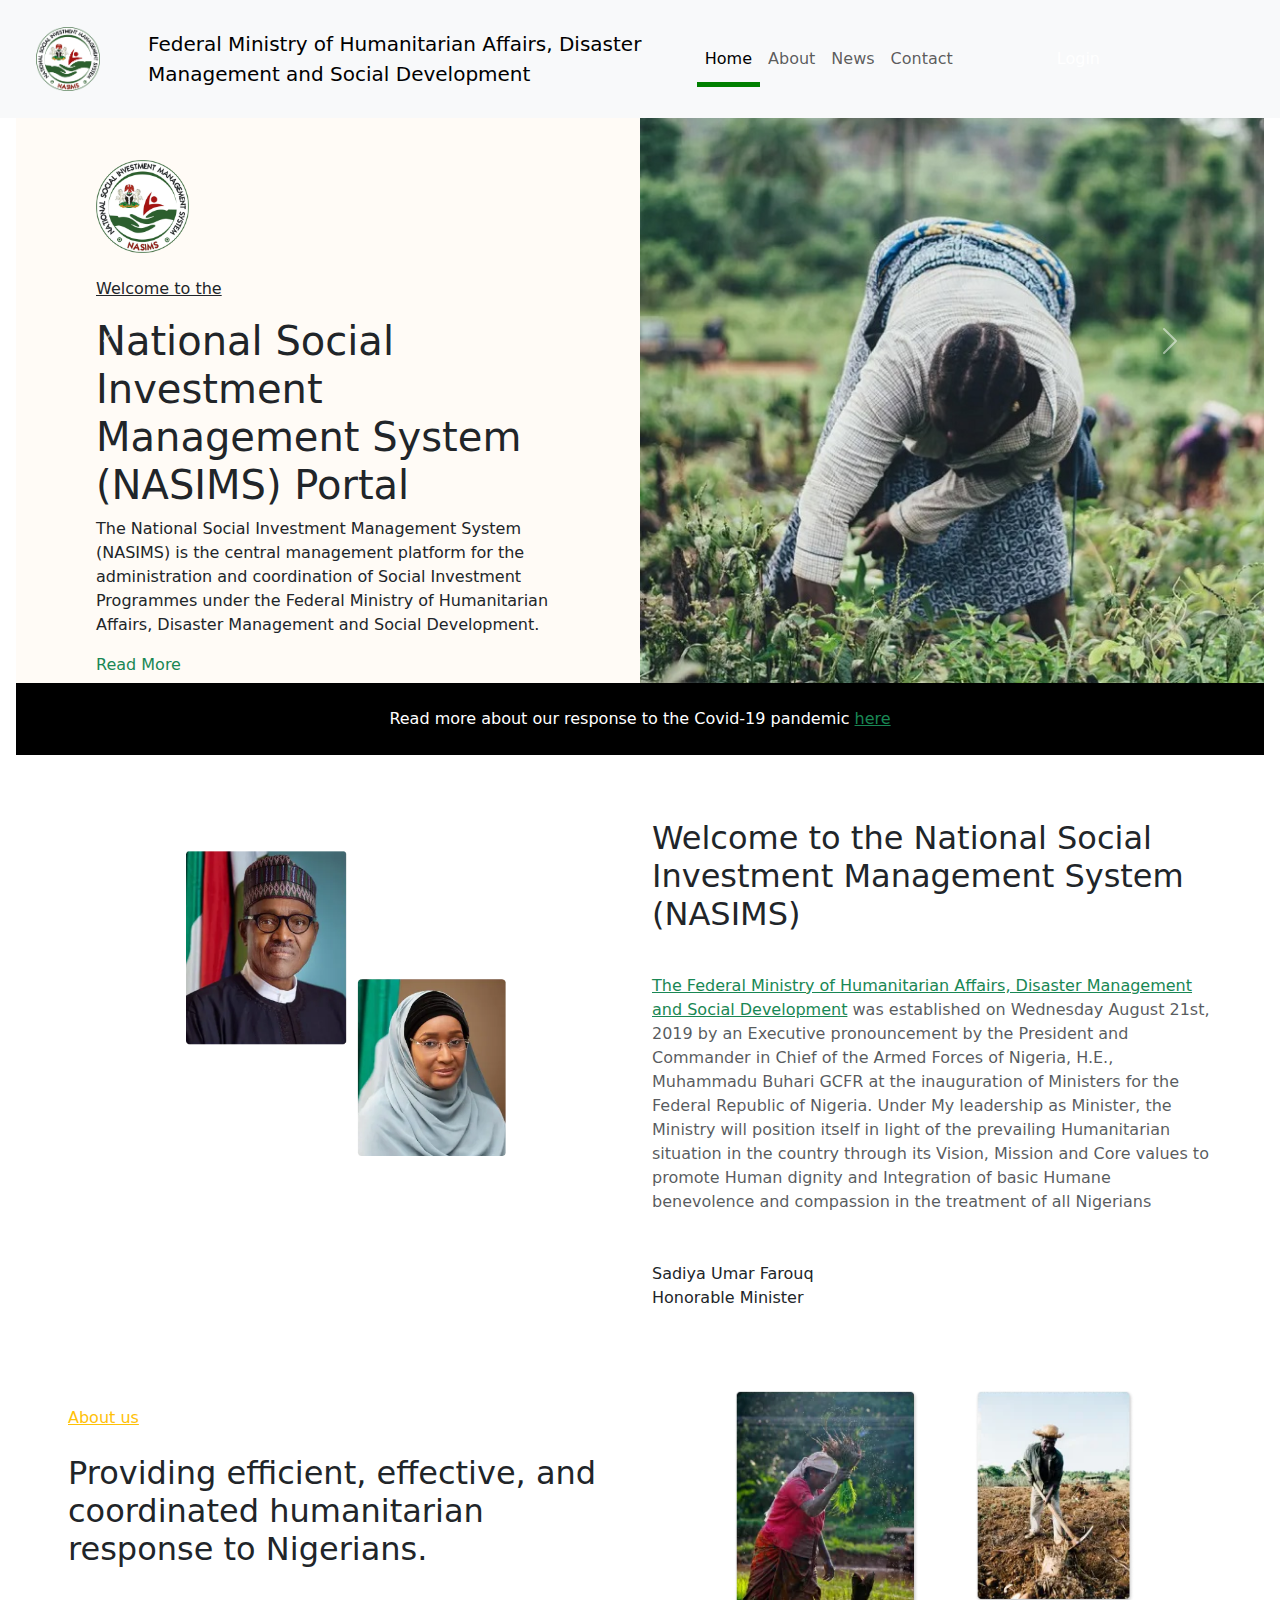
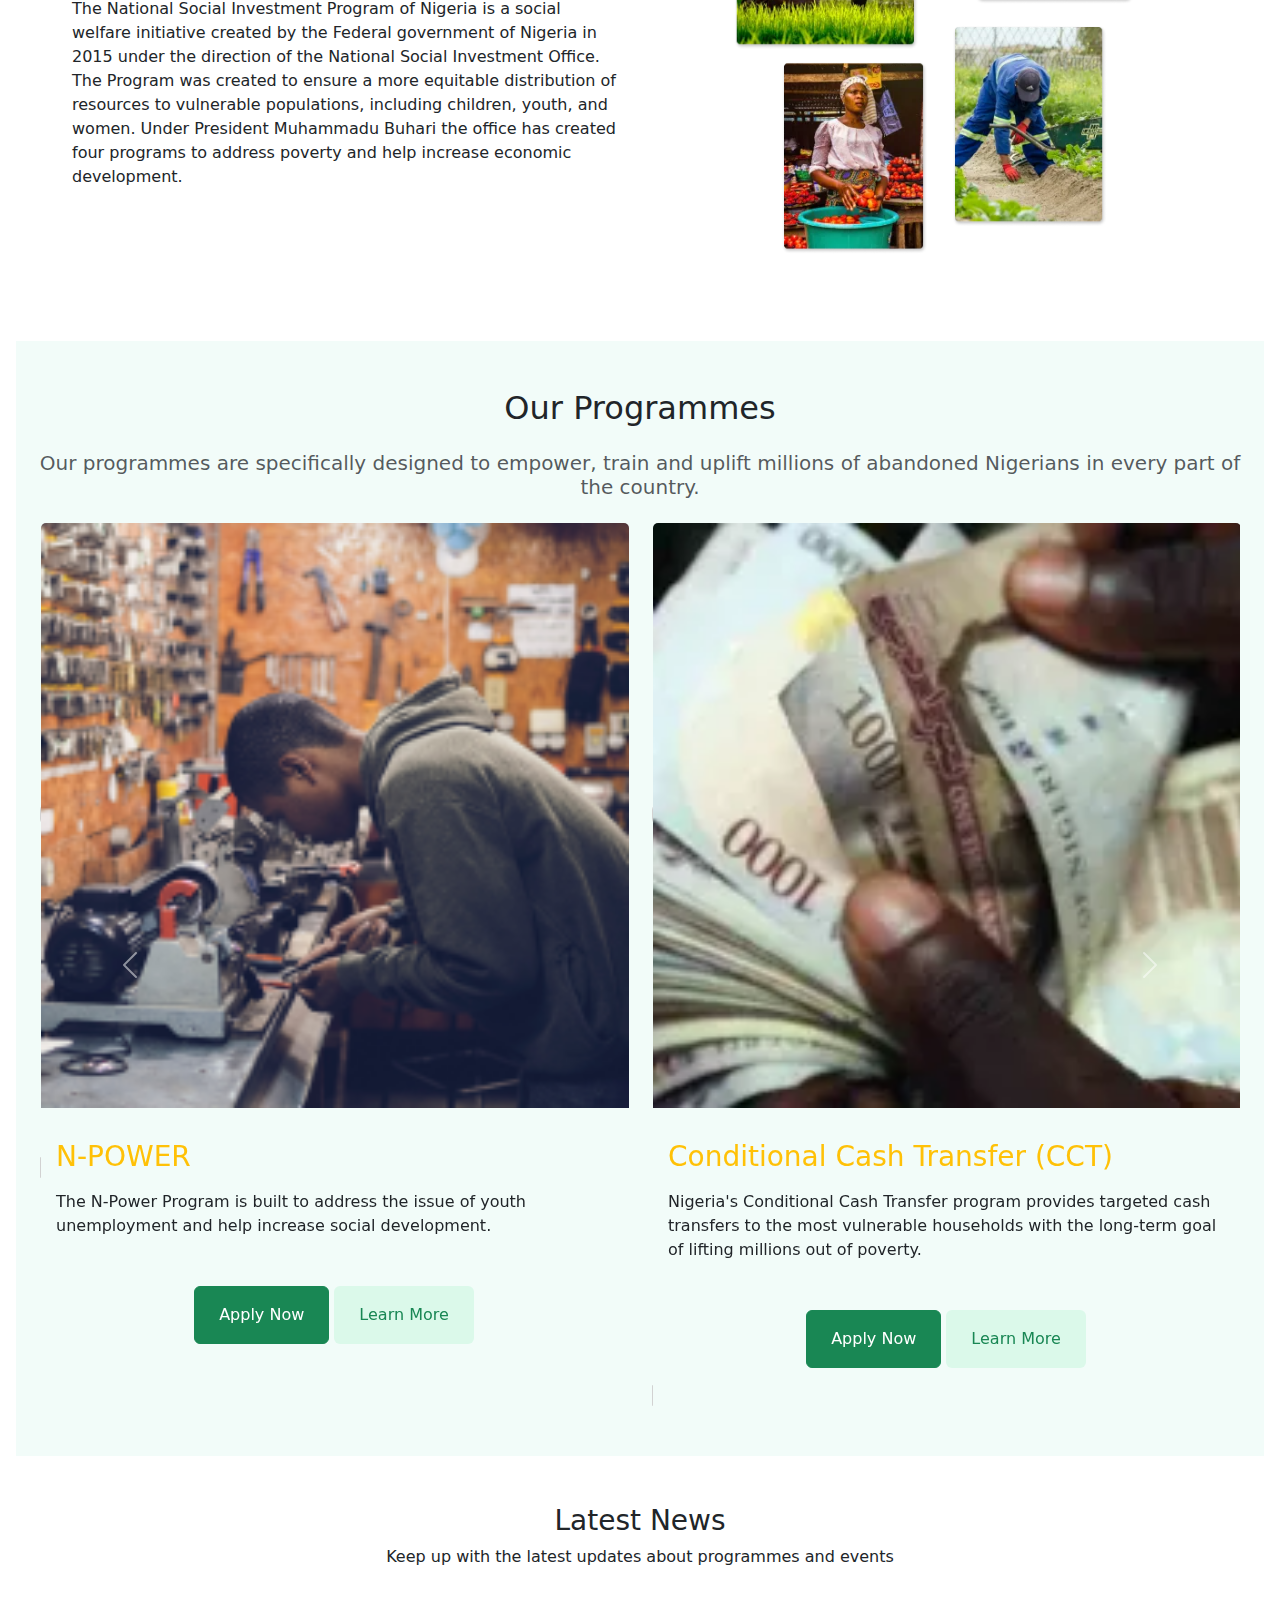
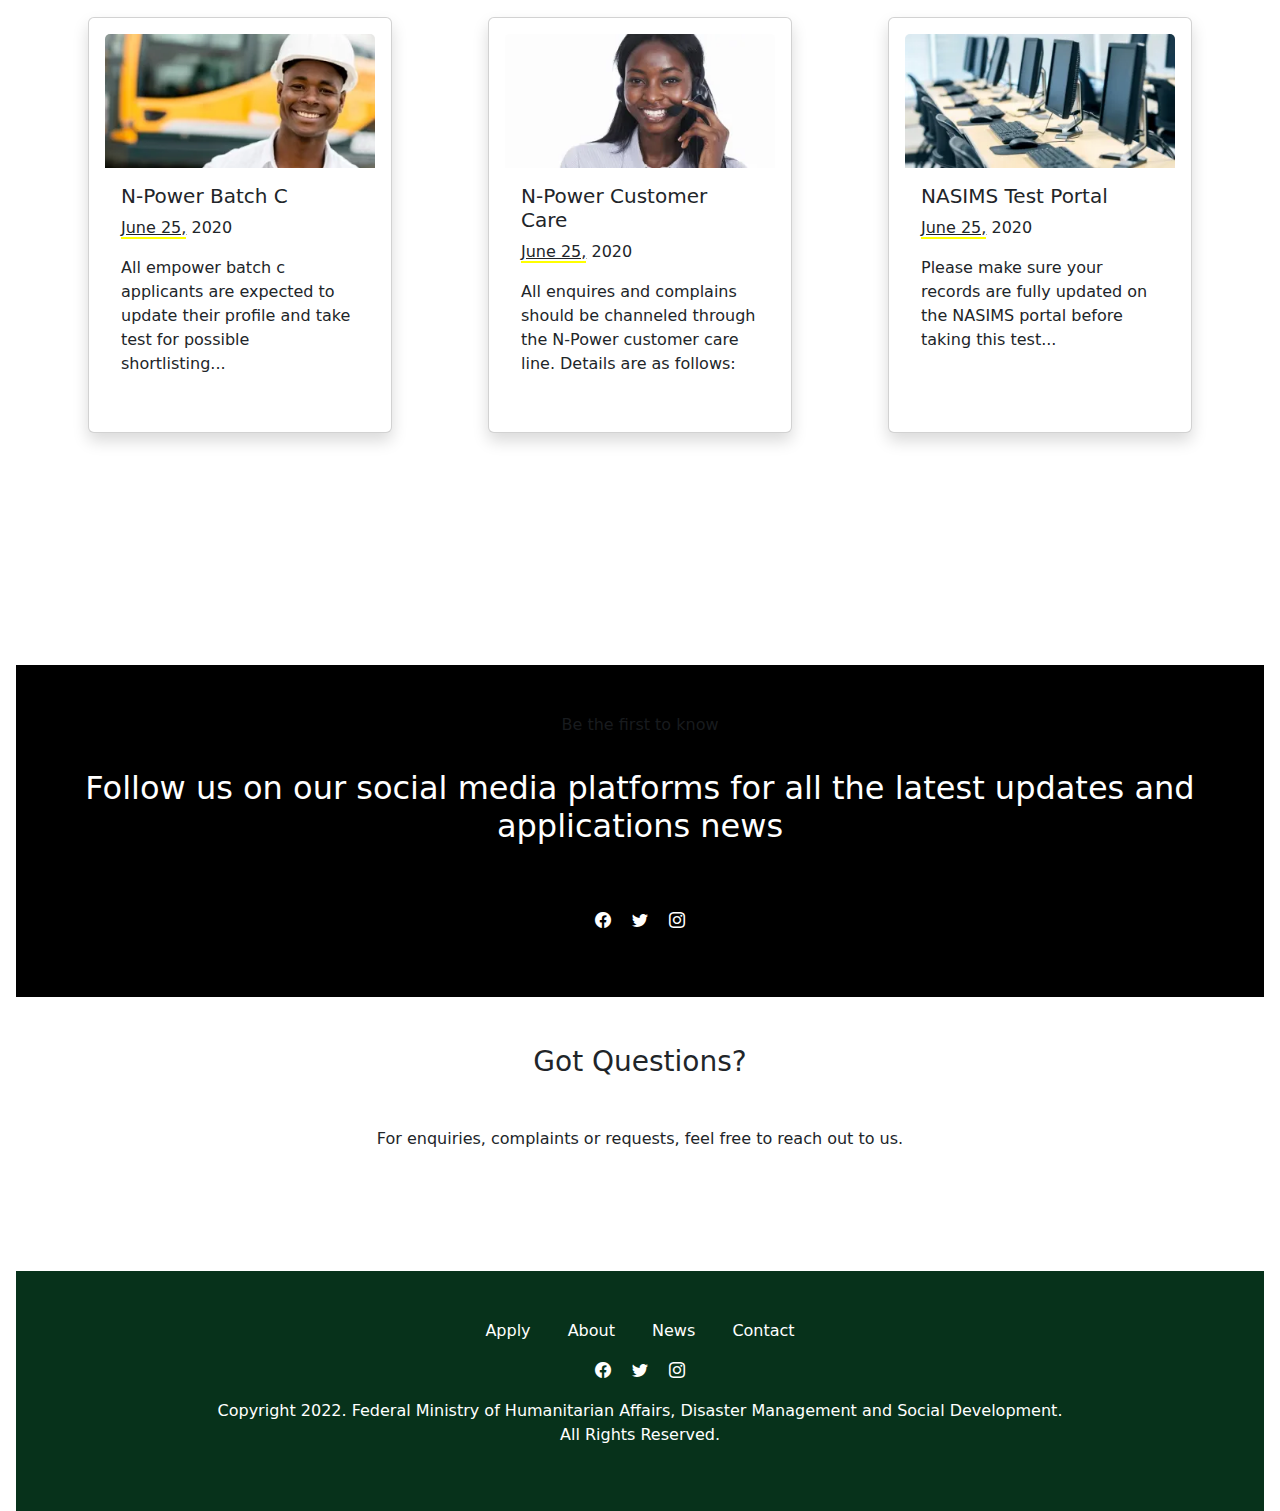
==== commit 59cf5824: "update on mobile and desktop" ====
--- a/index.html
+++ b/index.html
@@ -70,13 +70,14 @@
         <div class="carousel-item active" id="first-carousel-slide">
           <div class="row g-0">
             <div class="col-md-6 logo-text">
-              <img
-                src="/Photos/logo.png"
-                class="d-block"
-                alt="..."
-                width="20%"
-              />
-
+              <div class="first-carousel-logo">
+                <img
+                  src="/Photos/logo.png"
+                  class="d-block"
+                  alt="..."
+                  width="20%"
+                />
+              </div>
               <p class="text-decoration-underline pt-4">Welcome to the</p>
               <h1 class="bolder">
                 National Social Investment Management System (NASIMS) Portal
@@ -180,7 +181,7 @@
 
     <section class="row my-5 px-5">
       <div class="text-center p-5 col-12 col-md-6">
-        <img src="/Photos/pres.jpg" alt="" style="width: 25rem" />
+        <img src="/Photos/pres.jpg" alt="" style="width: 20rem" />
       </div>
       <div class="text-center col-12 col-md-6 text-md-start">
         <h2 class="py-3">
@@ -484,13 +485,25 @@
         <a href="#" class="text-decoration-none mx-3" style="color: #ffff">
           Apply</a
         >
-        <a href="#" class="text-decoration-none mx-3" style="color: #ffff">
+        <a
+          href="/about.html"
+          class="text-decoration-none mx-3"
+          style="color: #ffff"
+        >
           About</a
         >
-        <a href="#" class="text-decoration-none mx-3" style="color: #ffff">
+        <a
+          href="/News.html"
+          class="text-decoration-none mx-3"
+          style="color: #ffff"
+        >
           News</a
         >
-        <a href="#" class="text-decoration-none mx-3" style="color: #ffff">
+        <a
+          href="/Contact.html"
+          class="text-decoration-none mx-3"
+          style="color: #ffff"
+        >
           Contact</a
         >
         <div class="my-3">
--- a/style.css
+++ b/style.css
@@ -4,8 +4,9 @@
 
 @media (max-width: 767px) {
   #first-carousel-slide {
+    height: 50rem;
     color: #ffff;
-    padding: 13rem 0;
+    padding: 10.8rem 0;
     text-align: center;
     background-image: linear-gradient(rgba(0, 0, 0, 0.6), rgba(0, 0, 0, 0.6)),
       url(/Photos/hero.jpg);
@@ -14,6 +15,7 @@
     background-repeat: no-repeat;
   }
   #second-carousel-slide {
+    height: 50rem;
     color: #ffff;
     padding: 13rem 0;
     text-align: center;
@@ -24,8 +26,9 @@
     background-repeat: no-repeat;
   }
   #third-carousel-slide {
+    height: 50rem;
     color: #ffff;
-    padding: 13rem 0;
+    padding: 13.8rem 0;
     text-align: center;
     background-image: linear-gradient(rgba(0, 0, 0, 0.6), rgba(0, 0, 0, 0.6)),
       url(/Photos/hero3.jpg);
@@ -38,9 +41,15 @@
     margin: auto;
     text-align: center;
   }
+  .first-carousel-logo {
+    margin: auto;
+  }
 }
 
 @media (min-width: 768px) {
+  nav .active {
+    border-bottom: 5px solid green;
+  }
   #carousel-inner {
     text-align: start;
   }
@@ -63,8 +72,8 @@
 #aboutpagetop {
   color: #ffff;
   margin: auto;
-  padding: 15rem 10rem;
-  height: 15rem;
+  padding: 10rem 7rem;
+  height: 12rem;
   text-align: center;
   background-image: linear-gradient(rgba(0, 0, 0, 0.6), rgba(0, 0, 0, 0.6)),
     url(/Photos/about1.jpg);
@@ -74,12 +83,12 @@
 }
 #programs-artice {
   background-color: #fffbf6;
-  padding: 10rem 0rem;
+  padding: 10rem 0 6rem;
 }
 /* News page */
 .first-bg {
   background-color: #f9ecdc;
-  height: 25rem;
+  height: 23rem;
   color: #000;
 }
 
@@ -87,9 +96,9 @@
   padding-top: 13rem;
 }
 
-p {
-  line-height: 3rem;
+u {
+  border-bottom: 2px solid yellow;
 }
-#contactpage {
-  padding: 8rem 25rem;
+.cardcarousel {
+  height: 10rem;
 }
